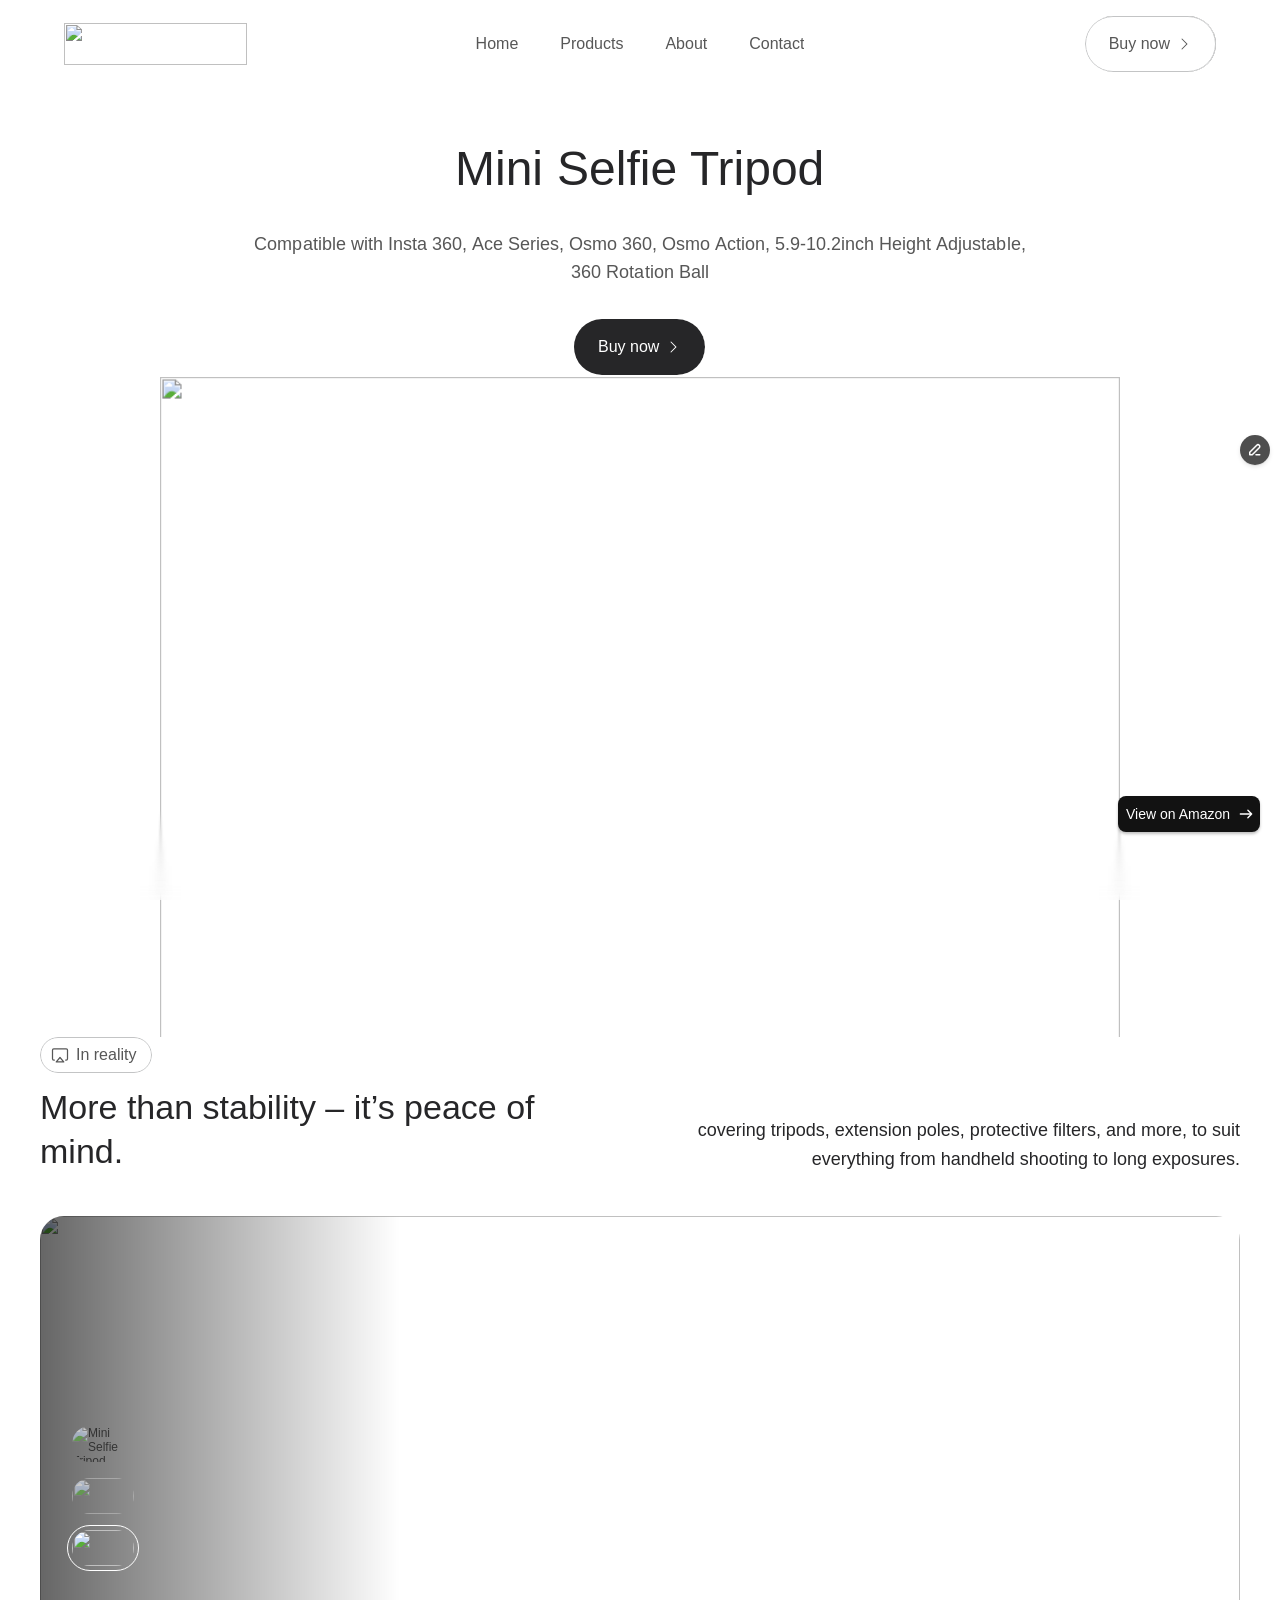
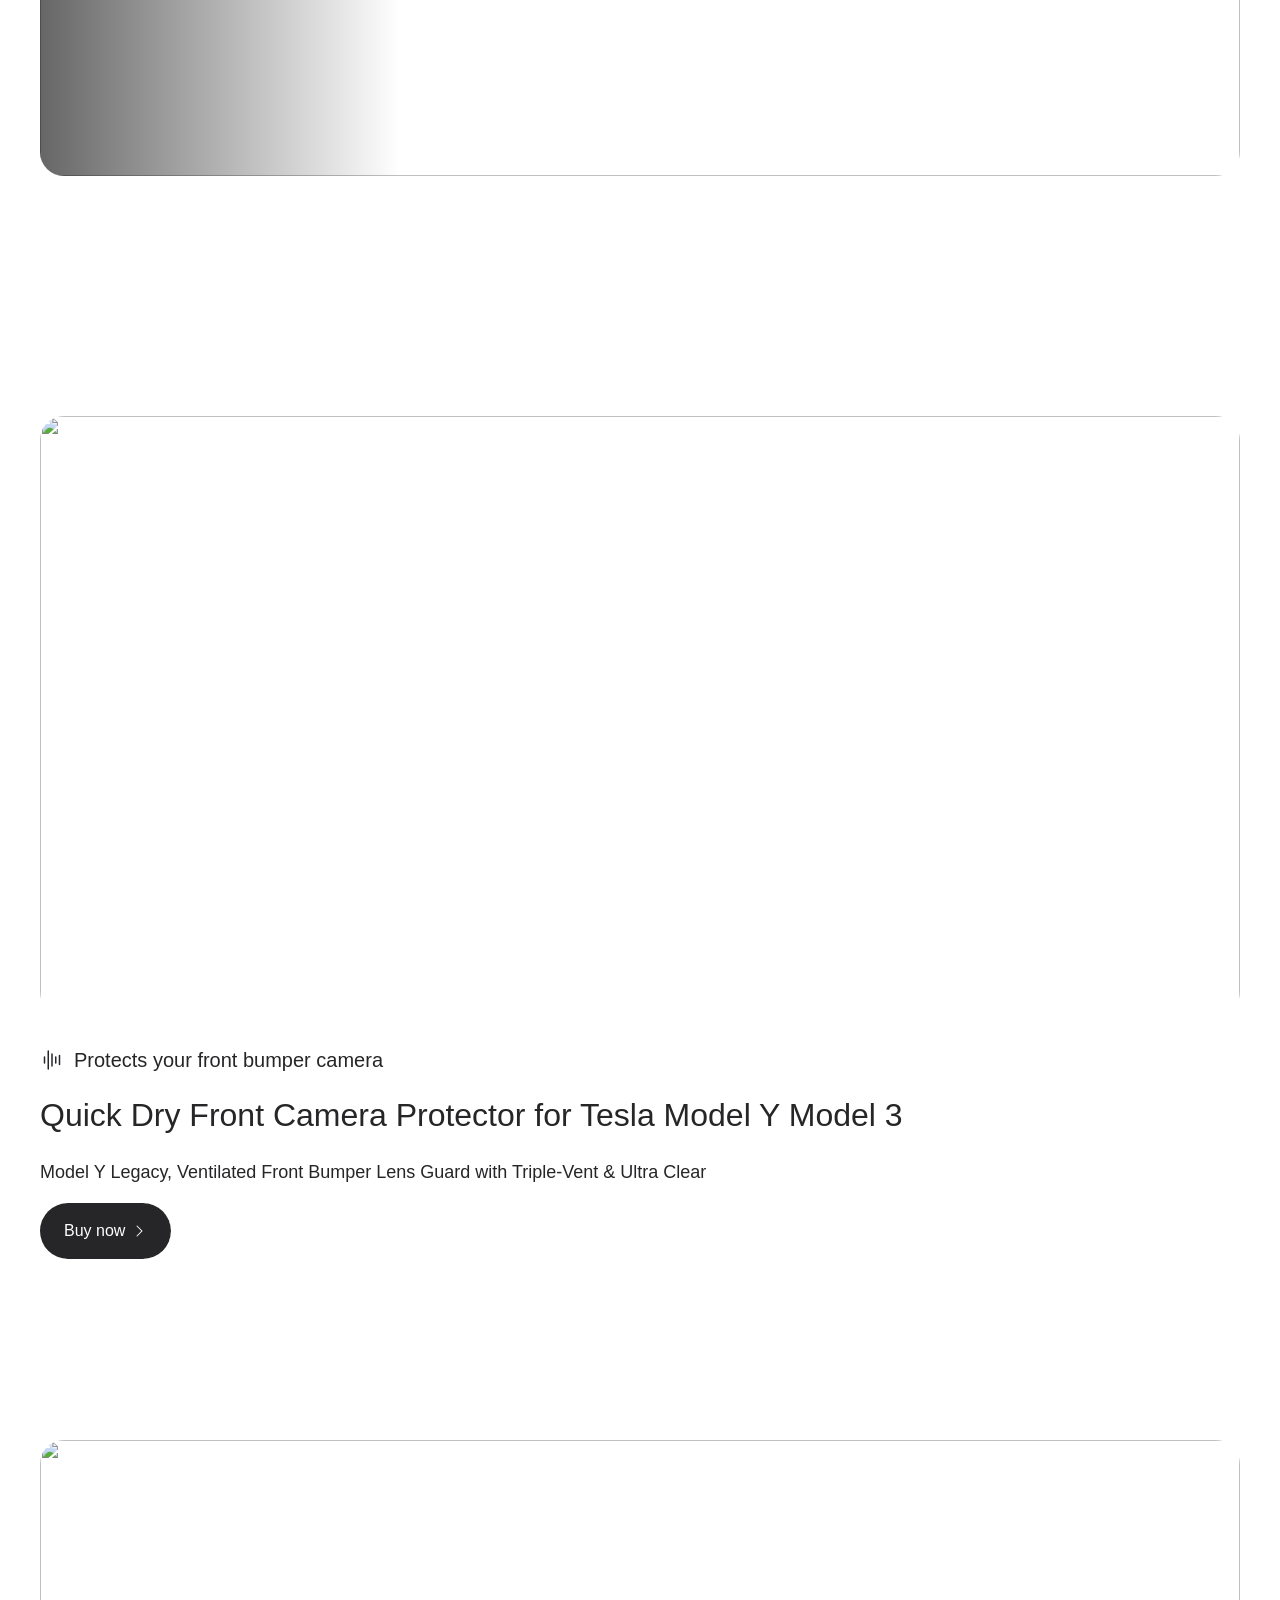
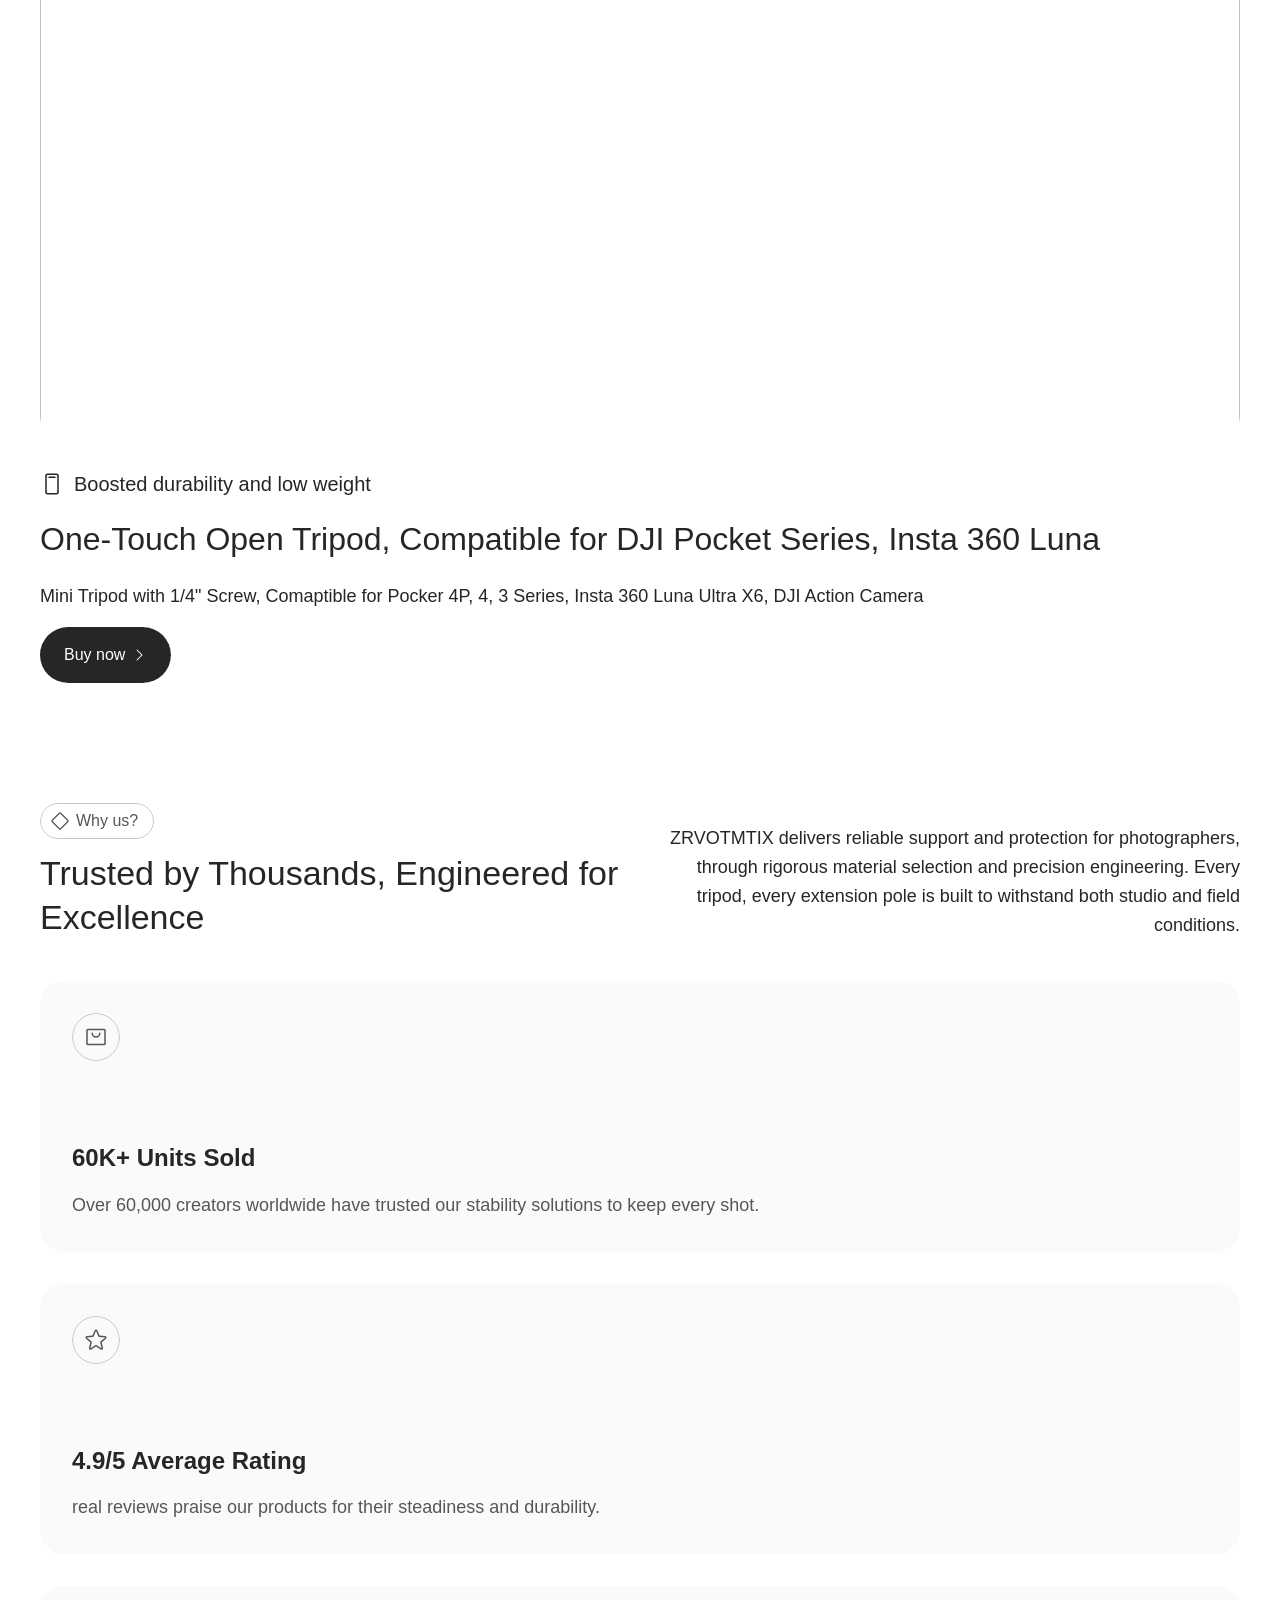
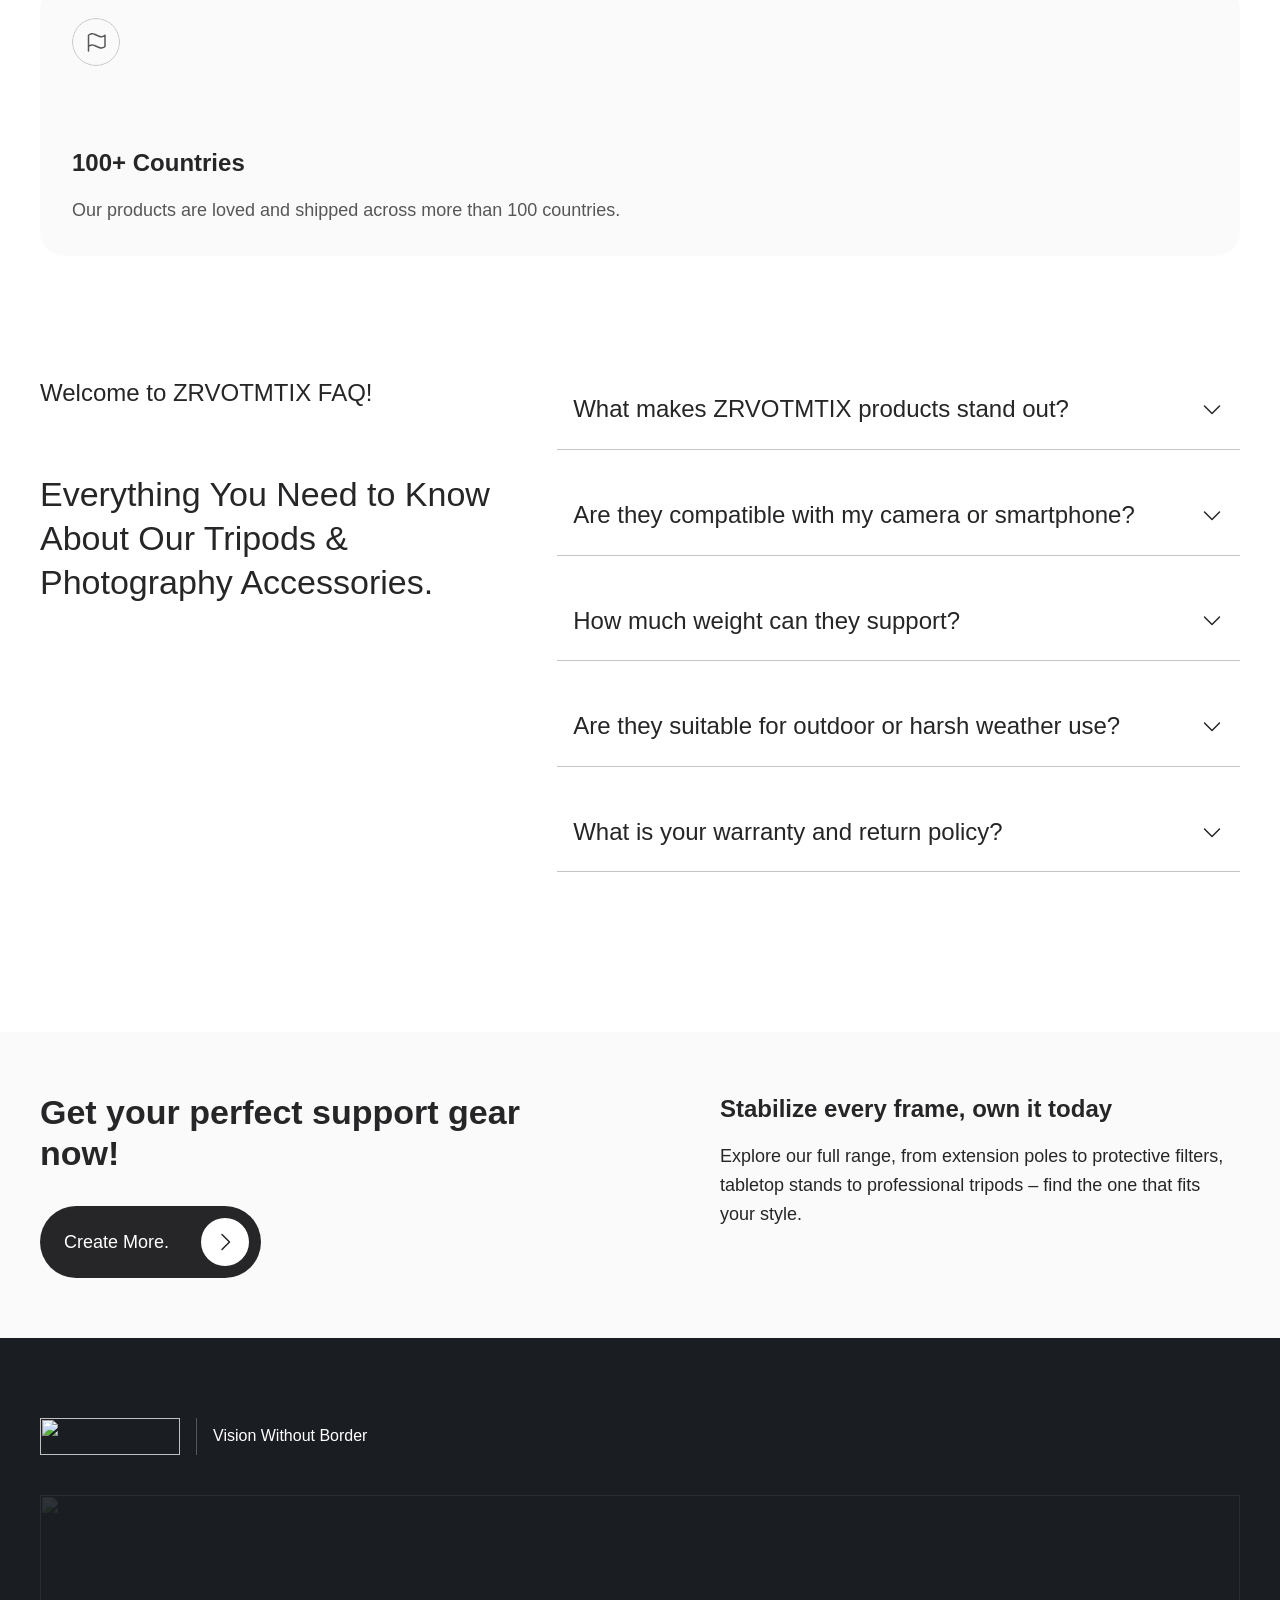
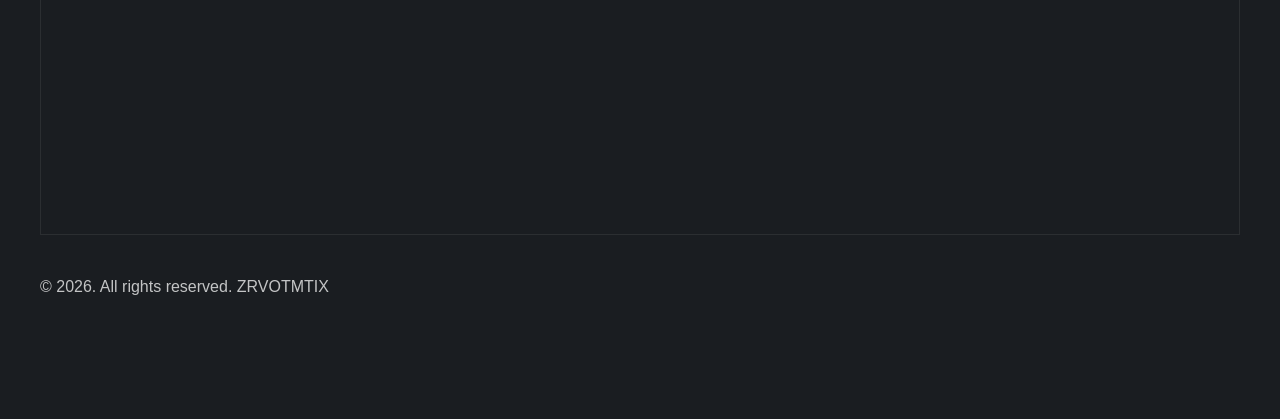
==== index.html @ be5ddfd8 "Add files via upload" ====
<!DOCTYPE html>
<html lang="en" class="lenis"><head>
<link rel="stylesheet" href="styles.css"><script>(function(){var f=window.fetch;window.fetch=function(u,o){if(typeof u==='string'&&u.includes('.framercms')){return f('/assets/cms/'+u.split('/').pop(),o);}return f(u,o);};})();</script>
<script>
if(location.protocol==='file:'){
  document.addEventListener('DOMContentLoaded',function(){
    var d=document.createElement('div');
    d.style.cssText='position:fixed;top:0;left:0;right:0;z-index:999999;background:#1E293B;color:#F8FAFC;padding:14px 20px;font:13px/1.5 system-ui,sans-serif;text-align:center;box-shadow:0 2px 8px rgba(0,0,0,.3)';
    d.innerHTML='<strong>Local preview:</strong> Run <code style="background:#334155;padding:2px 8px;border-radius:4px;margin:0 4px">npx serve .</code> in this folder, then open <a href="http://localhost:3000" style="color:#60A5FA">localhost:3000</a>. Or deploy to Netlify/Vercel/GitHub Pages — it works instantly! <button onclick="this.parentElement.remove()" style="margin-left:12px;background:#475569;border:none;color:#F8FAFC;padding:4px 10px;border-radius:4px;cursor:pointer;font-size:12px">✕</button>';
    document.body.prepend(d);
  });
}
</script>
	<meta charset="utf-8">
	<meta name="viewport" content="width=device-width">
	<meta name="generator" content="Framer f03650d">
	<title>ZRVOTMTIX</title>
    <meta name="description" content="ZRVOTMTIX is a brand dedicated to camera support systems and protective accessories">
    <meta name="framer-search-index" content="https://framerusercontent.com/sites/GC4Q8JRGPsaSP4jjWK6Bp/searchIndex-xQThpKZ3i3em.json">
    <meta name="framer-search-index-fallback" content="https://framerusercontent.com/sites/GC4Q8JRGPsaSP4jjWK6Bp/searchIndex-HmwX2yXQW91G.json">
    <link href="assets/images/image-extra-1.png" rel="icon" media="(prefers-color-scheme: light)">
    <link href="assets/images/image-extra-2.png" rel="icon" media="(prefers-color-scheme: dark)">
    <!-- Open Graph -->
    <meta property="og:type" content="website">
    <meta property="og:title" content="ZRVOTMTIX">
    <meta property="og:description" content="ZRVOTMTIX is a brand dedicated to camera support systems and protective accessories">
    <meta property="og:image" content="assets/images/image-extra-3.png">
    <!-- X -->
    <meta name="twitter:card" content="summary_large_image">
    <meta name="twitter:title" content="ZRVOTMTIX">
    <meta name="twitter:description" content="ZRVOTMTIX is a brand dedicated to camera support systems and protective accessories">
    <meta name="twitter:image" content="assets/images/image-extra-3.png">
	
	
	<script>try{if(localStorage.getItem("__framer_force_showing_editorbar_since")){const n=document.createElement("link");n.rel="modulepreload";n.href="https://framer.com/edit/init.mjs";document.head.appendChild(n)}}catch(e){}</script><link rel="modulepreload" href="https://framer.com/edit/init.mjs">
	<link rel="canonical" href="https://zrvotmtix.framer.website/"><meta property="og:url" content="https://zrvotmtix.framer.website/"><!-- Start of headStart -->
    
    <!-- End of headStart -->
	
	
	<link href="https://fonts.gstatic.com" rel="preconnect" crossorigin="">
    <link href="https://fonts.gstatic.com" rel="preconnect" crossorigin="">
	
	<meta name="robots" content="max-image-preview:large"><!-- Start of headEnd -->
    
    <!-- End of headEnd -->
	
</head>
<body>
	
	<!-- Start of bodyStart -->
    
    <!-- End of bodyStart -->
	
	<div id="main" data-framer-hydrate-v2="{&quot;routeId&quot;:&quot;augiA20Il&quot;,&quot;localeId&quot;:&quot;default&quot;,&quot;breakpoints&quot;:[{&quot;hash&quot;:&quot;72rtr7&quot;,&quot;mediaQuery&quot;:&quot;(min-width: 1440px)&quot;},{&quot;hash&quot;:&quot;1xraqrb&quot;,&quot;mediaQuery&quot;:&quot;(min-width: 810px) and (max-width: 1439.98px)&quot;},{&quot;hash&quot;:&quot;si4f46&quot;,&quot;mediaQuery&quot;:&quot;(max-width: 809.98px)&quot;},{&quot;hash&quot;:&quot;jybduh&quot;,&quot;mediaQuery&quot;:&quot;(max-width: 809.98px)&quot;},{&quot;hash&quot;:&quot;ic1k5r&quot;,&quot;mediaQuery&quot;:&quot;(min-width: 810px) and (max-width: 1439.98px)&quot;},{&quot;hash&quot;:&quot;qot2z2&quot;,&quot;mediaQuery&quot;:&quot;(min-width: 1440px)&quot;}]}" data-framer-ssr-released-at="2026-09-07T14:23:14.456Z" data-framer-page-optimized-at="2026-09-07T17:04:45.912Z" data-framer-generated-page=""><!--$--><div class="framer-87nXA framer-qot2z2" data-layout-template="true" style="min-height:100vh;width:auto"><div data-framer-root="" class="framer-CS8Ek framer-METHS framer-MvK0Q framer-xdn6c framer-GNfwz framer-hNniF framer-72rtr7" style="min-height: 100vh; width: auto; display: contents;"><section class="framer-1do1bv7" data-framer-name="Hero section"><div class="framer-1755arz" data-framer-name="Container"><div class="framer-137tle0" data-framer-name="Heading" style="will-change: transform; opacity: 1; transform: none;"><div class="framer-1oxfuih" data-framer-component-type="RichTextContainer" style="transform: none;"><h1 class="framer-text framer-styles-preset-1x7kyc1" data-styles-preset="lgPAVkb9L" dir="auto"><span style="display: inline-block; opacity: 1; filter: blur(0px); transform: none; will-change: transform;">Mini</span> <span style="display: inline-block; opacity: 1; filter: blur(0px); transform: none; will-change: transform;">Selfie</span> <span style="display: inline-block; opacity: 1; filter: blur(0px); transform: none; will-change: transform;">Tripod</span></h1></div><div class="framer-1p38mmo" data-framer-component-type="RichTextContainer" style="transform: none;"><p class="framer-text framer-styles-preset-1u5aiif" data-styles-preset="XzQSJHjlz" dir="auto"><span style="white-space: nowrap;"><span style="display: inline-block; opacity: 1; filter: blur(0px); transform: none; will-change: transform;">C</span><span style="display: inline-block; opacity: 1; filter: blur(0px); transform: none; will-change: transform;">o</span><span style="display: inline-block; opacity: 1; filter: blur(0px); transform: none; will-change: transform;">m</span><span style="display: inline-block; opacity: 1; filter: blur(0px); transform: none; will-change: transform;">p</span><span style="display: inline-block; opacity: 1; filter: blur(0px); transform: none; will-change: transform;">a</span><span style="display: inline-block; opacity: 1; filter: blur(0px); transform: none; will-change: transform;">t</span><span style="display: inline-block; opacity: 1; filter: blur(0px); transform: none; will-change: transform;">i</span><span style="display: inline-block; opacity: 1; filter: blur(0px); transform: none; will-change: transform;">b</span><span style="display: inline-block; opacity: 1; filter: blur(0px); transform: none; will-change: transform;">l</span><span style="display: inline-block; opacity: 1; filter: blur(0px); transform: none; will-change: transform;">e</span></span> <span style="white-space: nowrap;"><span style="display: inline-block; opacity: 1; filter: blur(0px); transform: none; will-change: transform;">w</span><span style="display: inline-block; opacity: 1; filter: blur(0px); transform: none; will-change: transform;">i</span><span style="display: inline-block; opacity: 1; filter: blur(0px); transform: none; will-change: transform;">t</span><span style="display: inline-block; opacity: 1; filter: blur(0px); transform: none; will-change: transform;">h</span></span> <span style="white-space: nowrap;"><span style="display: inline-block; opacity: 1; filter: blur(0px); transform: none; will-change: transform;">I</span><span style="display: inline-block; opacity: 1; filter: blur(0px); transform: none; will-change: transform;">n</span><span style="display: inline-block; opacity: 1; filter: blur(0px); transform: none; will-change: transform;">s</span><span style="display: inline-block; opacity: 1; filter: blur(0px); transform: none; will-change: transform;">t</span><span style="display: inline-block; opacity: 1; filter: blur(0px); transform: none; will-change: transform;">a</span></span> <span style="white-space: nowrap;"><span style="display: inline-block; opacity: 1; filter: blur(0px); transform: none; will-change: transform;">3</span><span style="display: inline-block; opacity: 1; filter: blur(0px); transform: none; will-change: transform;">6</span><span style="display: inline-block; opacity: 1; filter: blur(0px); transform: none; will-change: transform;">0</span><span style="display: inline-block; opacity: 1; filter: blur(0px); transform: none; will-change: transform;">,</span></span> <span style="white-space: nowrap;"><span style="display: inline-block; opacity: 1; filter: blur(0px); transform: none; will-change: transform;">A</span><span style="display: inline-block; opacity: 1; filter: blur(0px); transform: none; will-change: transform;">c</span><span style="display: inline-block; opacity: 1; filter: blur(0px); transform: none; will-change: transform;">e</span></span> <span style="white-space: nowrap;"><span style="display: inline-block; opacity: 1; filter: blur(0px); transform: none; will-change: transform;">S</span><span style="display: inline-block; opacity: 1; filter: blur(0px); transform: none; will-change: transform;">e</span><span style="display: inline-block; opacity: 1; filter: blur(0px); transform: none; will-change: transform;">r</span><span style="display: inline-block; opacity: 1; filter: blur(0px); transform: none; will-change: transform;">i</span><span style="display: inline-block; opacity: 1; filter: blur(0px); transform: none; will-change: transform;">e</span><span style="display: inline-block; opacity: 1; filter: blur(0px); transform: none; will-change: transform;">s</span><span style="display: inline-block; opacity: 1; filter: blur(0px); transform: none; will-change: transform;">,</span></span> <span style="white-space: nowrap;"><span style="display: inline-block; opacity: 1; filter: blur(0px); transform: none; will-change: transform;">O</span><span style="display: inline-block; opacity: 1; filter: blur(0px); transform: none; will-change: transform;">s</span><span style="display: inline-block; opacity: 1; filter: blur(0px); transform: none; will-change: transform;">m</span><span style="display: inline-block; opacity: 1; filter: blur(0px); transform: none; will-change: transform;">o</span></span> <span style="white-space: nowrap;"><span style="display: inline-block; opacity: 1; filter: blur(0px); transform: none; will-change: transform;">3</span><span style="display: inline-block; opacity: 1; filter: blur(0px); transform: none; will-change: transform;">6</span><span style="display: inline-block; opacity: 1; filter: blur(0px); transform: none; will-change: transform;">0</span><span style="display: inline-block; opacity: 1; filter: blur(0px); transform: none; will-change: transform;">,</span></span> <span style="white-space: nowrap;"><span style="display: inline-block; opacity: 1; filter: blur(0px); transform: none; will-change: transform;">O</span><span style="display: inline-block; opacity: 1; filter: blur(0px); transform: none; will-change: transform;">s</span><span style="display: inline-block; opacity: 1; filter: blur(0px); transform: none; will-change: transform;">m</span><span style="display: inline-block; opacity: 1; filter: blur(0px); transform: none; will-change: transform;">o</span></span> <span style="white-space: nowrap;"><span style="display: inline-block; opacity: 1; filter: blur(0px); transform: none; will-change: transform;">A</span><span style="display: inline-block; opacity: 1; filter: blur(0px); transform: none; will-change: transform;">c</span><span style="display: inline-block; opacity: 1; filter: blur(0px); transform: none; will-change: transform;">t</span><span style="display: inline-block; opacity: 1; filter: blur(0px); transform: none; will-change: transform;">i</span><span style="display: inline-block; opacity: 1; filter: blur(0px); transform: none; will-change: transform;">o</span><span style="display: inline-block; opacity: 1; filter: blur(0px); transform: none; will-change: transform;">n</span><span style="display: inline-block; opacity: 1; filter: blur(0px); transform: none; will-change: transform;">,</span></span> <span style="white-space: nowrap;"><span style="display: inline-block; opacity: 1; filter: blur(0px); transform: none; will-change: transform;">5</span><span style="display: inline-block; opacity: 1; filter: blur(0px); transform: none; will-change: transform;">.</span><span style="display: inline-block; opacity: 1; filter: blur(0px); transform: none; will-change: transform;">9</span><span style="display: inline-block; opacity: 1; filter: blur(0px); transform: none; will-change: transform;">-</span><span style="display: inline-block; opacity: 1; filter: blur(0px); transform: none; will-change: transform;">1</span><span style="display: inline-block; opacity: 1; filter: blur(0px); transform: none; will-change: transform;">0</span><span style="display: inline-block; opacity: 1; filter: blur(0px); transform: none; will-change: transform;">.</span><span style="display: inline-block; opacity: 1; filter: blur(0px); transform: none; will-change: transform;">2</span><span style="display: inline-block; opacity: 1; filter: blur(0px); transform: none; will-change: transform;">i</span><span style="display: inline-block; opacity: 1; filter: blur(0px); transform: none; will-change: transform;">n</span><span style="display: inline-block; opacity: 1; filter: blur(0px); transform: none; will-change: transform;">c</span><span style="display: inline-block; opacity: 1; filter: blur(0px); transform: none; will-change: transform;">h</span></span> <span style="white-space: nowrap;"><span style="display: inline-block; opacity: 1; filter: blur(0px); transform: none; will-change: transform;">H</span><span style="display: inline-block; opacity: 1; filter: blur(0px); transform: none; will-change: transform;">e</span><span style="display: inline-block; opacity: 1; filter: blur(0px); transform: none; will-change: transform;">i</span><span style="display: inline-block; opacity: 1; filter: blur(0px); transform: none; will-change: transform;">g</span><span style="display: inline-block; opacity: 1; filter: blur(0px); transform: none; will-change: transform;">h</span><span style="display: inline-block; opacity: 1; filter: blur(0px); transform: none; will-change: transform;">t</span></span> <span style="white-space: nowrap;"><span style="display: inline-block; opacity: 1; filter: blur(0px); transform: none; will-change: transform;">A</span><span style="display: inline-block; opacity: 1; filter: blur(0px); transform: none; will-change: transform;">d</span><span style="display: inline-block; opacity: 1; filter: blur(0px); transform: none; will-change: transform;">j</span><span style="display: inline-block; opacity: 1; filter: blur(0px); transform: none; will-change: transform;">u</span><span style="display: inline-block; opacity: 1; filter: blur(0px); transform: none; will-change: transform;">s</span><span style="display: inline-block; opacity: 1; filter: blur(0px); transform: none; will-change: transform;">t</span><span style="display: inline-block; opacity: 1; filter: blur(0px); transform: none; will-change: transform;">a</span><span style="display: inline-block; opacity: 1; filter: blur(0px); transform: none; will-change: transform;">b</span><span style="display: inline-block; opacity: 1; filter: blur(0px); transform: none; will-change: transform;">l</span><span style="display: inline-block; opacity: 1; filter: blur(0px); transform: none; will-change: transform;">e</span><span style="display: inline-block; opacity: 1; filter: blur(0px); transform: none; will-change: transform;">,</span></span> <span style="white-space: nowrap;"><span style="display: inline-block; opacity: 1; filter: blur(0px); transform: none; will-change: transform;">3</span><span style="display: inline-block; opacity: 1; filter: blur(0px); transform: none; will-change: transform;">6</span><span style="display: inline-block; opacity: 1; filter: blur(0px); transform: none; will-change: transform;">0</span></span> <span style="white-space: nowrap;"><span style="display: inline-block; opacity: 1; filter: blur(0px); transform: none; will-change: transform;">R</span><span style="display: inline-block; opacity: 1; filter: blur(0px); transform: none; will-change: transform;">o</span><span style="display: inline-block; opacity: 1; filter: blur(0px); transform: none; will-change: transform;">t</span><span style="display: inline-block; opacity: 1; filter: blur(0px); transform: none; will-change: transform;">a</span><span style="display: inline-block; opacity: 1; filter: blur(0px); transform: none; will-change: transform;">t</span><span style="display: inline-block; opacity: 1; filter: blur(0px); transform: none; will-change: transform;">i</span><span style="display: inline-block; opacity: 1; filter: blur(0px); transform: none; will-change: transform;">o</span><span style="display: inline-block; opacity: 1; filter: blur(0px); transform: none; will-change: transform;">n</span></span> <span style="white-space: nowrap;"><span style="display: inline-block; opacity: 1; filter: blur(0px); transform: none; will-change: transform;">B</span><span style="display: inline-block; opacity: 1; filter: blur(0px); transform: none; will-change: transform;">a</span><span style="display: inline-block; opacity: 1; filter: blur(0px); transform: none; will-change: transform;">l</span><span style="display: inline-block; opacity: 1; filter: blur(0px); transform: none; will-change: transform;">l</span></span></p></div><div class="framer-1rm3n8o-container" data-framer-appear-id="1rm3n8o" style="opacity: 1; transform: none; will-change: transform;"><a class="framer-mEFvn framer-8pNyg framer-a7vnb1 framer-v-a7vnb1 framer-uyjhti" data-framer-name="Desktop / Primary" href="https://www.amazon.com/dp/B0H5L1SV3P" target="_blank" style="--border-bottom-width: 0px; --border-color: rgba(0, 0, 0, 0); --border-left-width: 0px; --border-right-width: 0px; --border-style: solid; --border-top-width: 0px; background-color: var(--token-8e9f7d65-9fbe-4bbc-aa91-54812dc50f56, rgb(38, 38, 40)); border-radius: 100px; opacity: 1;"><div class="framer-3wr2ou" data-border="true" data-framer-name="Border" style="--border-bottom-width: 1px; --border-color: var(--token-d183fc7c-8cef-45d0-aef0-23c6a141ce23, rgb(255, 255, 255)); --border-left-width: 1px; --border-right-width: 1px; --border-style: solid; --border-top-width: 1px; border-radius: 100px; opacity: 1;"></div><div class="framer-51rbpy" data-framer-component-type="RichTextContainer" style="--extracted-r6o4lv: var(--token-d183fc7c-8cef-45d0-aef0-23c6a141ce23, rgb(255, 255, 255)); --framer-link-text-color: rgb(0, 153, 255); --framer-link-text-decoration: underline; transform: none; opacity: 1;"><p class="framer-text framer-styles-preset-1dsqqmj" data-styles-preset="iNmdt_Omm" style="--framer-text-alignment: center; --framer-text-color: var(--extracted-r6o4lv, var(--token-d183fc7c-8cef-45d0-aef0-23c6a141ce23, rgb(255, 255, 255)));">Buy now</p></div><div class="framer-1f44kbs" data-framer-name="Wrapper" style="opacity: 1;"><div class="framer-vyr2zm-container" style="opacity: 1;"><div style="display: contents;"><svg xmlns="http://www.w3.org/2000/svg" viewBox="0 0 256 256" focusable="false" color="var(--token-d183fc7c-8cef-45d0-aef0-23c6a141ce23, rgb(255, 255, 255))" style="user-select: none; width: 100%; height: 100%; display: inline-block; fill: var(--token-d183fc7c-8cef-45d0-aef0-23c6a141ce23, rgb(255, 255, 255)); color: var(--token-d183fc7c-8cef-45d0-aef0-23c6a141ce23, rgb(255, 255, 255)); flex-shrink: 0;"><g color="var(--token-d183fc7c-8cef-45d0-aef0-23c6a141ce23, rgb(255, 255, 255))" weight="regular"><path d="M181.66,133.66l-80,80a8,8,0,0,1-11.32-11.32L164.69,128,90.34,53.66a8,8,0,0,1,11.32-11.32l80,80A8,8,0,0,1,181.66,133.66Z"></path></g></svg></div></div><div class="framer-1btufqq-container" style="opacity: 1;"><div style="display: contents;"><svg xmlns="http://www.w3.org/2000/svg" viewBox="0 0 256 256" focusable="false" color="var(--token-d183fc7c-8cef-45d0-aef0-23c6a141ce23, rgb(255, 255, 255))" style="user-select: none; width: 100%; height: 100%; display: inline-block; fill: var(--token-d183fc7c-8cef-45d0-aef0-23c6a141ce23, rgb(255, 255, 255)); color: var(--token-d183fc7c-8cef-45d0-aef0-23c6a141ce23, rgb(255, 255, 255)); flex-shrink: 0;"><g color="var(--token-d183fc7c-8cef-45d0-aef0-23c6a141ce23, rgb(255, 255, 255))" weight="regular"><path d="M181.66,133.66l-80,80a8,8,0,0,1-11.32-11.32L164.69,128,90.34,53.66a8,8,0,0,1,11.32-11.32l80,80A8,8,0,0,1,181.66,133.66Z"></path></g></svg></div></div></div></a></div></div><div class="framer-ncp4z" data-framer-appear-id="ncp4z" data-framer-name="Product image" style="will-change: transform; opacity: 1; transform: scale(1.2);"><div data-framer-background-image-wrapper="true" style="position: absolute; border-radius: inherit; corner-shape: inherit; inset: 0px;"><img decoding="auto" width="1984" height="2158" sizes="min(min(100vw, 1200px), 800px)" srcset="assets/images/product-image-2.png 941w,assets/images/product-image-1.png 1882w,assets/images/product-image-3.png 1984w" src="assets/images/product-image-3.png" alt="" style="display: block; width: 100%; height: 100%; border-radius: inherit; corner-shape: inherit; object-position: center top; object-fit: contain;"></div></div></div></section><section class="framer-ba9l9d" data-framer-name="Product section" id="product"><div class="framer-1mkgg24" data-framer-name="Container"><div class="framer-zfv567" data-framer-name="Heading"><div class="framer-1dwkyt3" data-framer-name="Left"><div class="framer-qpbk60-container"><div class="framer-WLRez framer-8pNyg framer-z37r8t framer-v-z37r8t" data-border="true" data-framer-name="Selected" style="--border-bottom-width: 1px; --border-color: var(--token-825b65eb-5744-4e86-9f35-b67e187b9170, rgb(195, 196, 197)); --border-left-width: 1px; --border-right-width: 1px; --border-style: solid; --border-top-width: 1px; background-color: var(--token-d183fc7c-8cef-45d0-aef0-23c6a141ce23, rgb(255, 255, 255)); border-radius: 100px; opacity: 1;"><div class="framer-1ix4aqb-container" style="opacity: 1;"><div style="display: contents;"><svg xmlns="http://www.w3.org/2000/svg" viewBox="0 0 256 256" focusable="false" color="var(--token-8cb0b1cf-31eb-44ae-ab53-2ab688199995, rgb(87, 87, 87))" style="user-select: none; width: 100%; height: 100%; display: inline-block; fill: var(--token-8cb0b1cf-31eb-44ae-ab53-2ab688199995, rgb(87, 87, 87)); color: var(--token-8cb0b1cf-31eb-44ae-ab53-2ab688199995, rgb(87, 87, 87)); flex-shrink: 0;"><g color="var(--token-8cb0b1cf-31eb-44ae-ab53-2ab688199995, rgb(87, 87, 87))" weight="regular"><path d="M134.08,154.79a8,8,0,0,0-12.15,0l-48,56A8,8,0,0,0,80,224h96a8,8,0,0,0,6.07-13.21ZM97.39,208,128,172.29,158.61,208ZM232,64V176a24,24,0,0,1-24,24h-8a8,8,0,0,1,0-16h8a8,8,0,0,0,8-8V64a8,8,0,0,0-8-8H48a8,8,0,0,0-8,8V176a8,8,0,0,0,8,8h8a8,8,0,0,1,0,16H48a24,24,0,0,1-24-24V64A24,24,0,0,1,48,40H208A24,24,0,0,1,232,64Z"></path></g></svg></div></div><div class="framer-i6omub" data-framer-component-type="RichTextContainer" style="--extracted-r6o4lv: var(--token-8cb0b1cf-31eb-44ae-ab53-2ab688199995, rgb(87, 87, 87)); --framer-link-text-color: rgb(0, 153, 255); --framer-link-text-decoration: underline; transform: none; opacity: 1;"><p class="framer-text framer-styles-preset-1dsqqmj" data-styles-preset="iNmdt_Omm" style="--framer-text-alignment: left; --framer-text-color: var(--extracted-r6o4lv, var(--token-8cb0b1cf-31eb-44ae-ab53-2ab688199995, rgb(87, 87, 87)));">In reality</p></div></div></div><div class="framer-1vijjov" data-framer-component-type="RichTextContainer" style="transform: none;"><h3 class="framer-text framer-styles-preset-y7ceo1" data-styles-preset="BLF7UcezY">More than stability – it’s peace of mind.</h3></div></div><div class="framer-11li397" data-framer-component-type="RichTextContainer" style="transform: none;"><p class="framer-text framer-styles-preset-1u5aiif" data-styles-preset="XzQSJHjlz" style="--framer-text-alignment: right; --framer-text-color: var(--token-8e9f7d65-9fbe-4bbc-aa91-54812dc50f56, rgb(38, 38, 40));">covering tripods, extension poles, protective filters, and more, to suit everything from handheld shooting to long exposures.</p></div></div><div class="framer-zz14l8-container"><div class="framer-EATYt framer-1sgxsq framer-v-1e5pl7k" data-framer-name="Desktop 3" style="height: 100%; width: 100%; border-radius: 24px; opacity: 1;"><div class="framer-14sn6a0" data-framer-name="Image wrapper" style="opacity: 1;"><a as="a" class="framer-mu59lw framer-hrmnp4" data-framer-name="Image 3" href="https://www.amazon.com/dp/B0H5L1SV3P" target="_blank" style="opacity: 1; will-change: transform;"><div data-framer-background-image-wrapper="true" style="position: absolute; border-radius: inherit; corner-shape: inherit; inset: 0px;"><img decoding="auto" loading="lazy" width="2496" height="1664" sizes="min(100vw, 1200px)" srcset="assets/images/image-3-5.png 512w,assets/images/image-3-6.png 1024w,assets/images/image-3-4.png 2048w,assets/images/image-3-7.png 2496w" src="assets/images/image-3-7.png" alt="" style="display: block; width: 100%; height: 100%; border-radius: inherit; corner-shape: inherit; object-position: center center; object-fit: cover;"></div></a><a as="a" class="framer-zhs5fm framer-hrmnp4" data-framer-name="Image 2" href="https://www.amazon.com/dp/B0H5L73GFW" target="_blank" style="opacity: 0; will-change: transform;"><div data-framer-background-image-wrapper="true" style="position: absolute; border-radius: inherit; corner-shape: inherit; inset: 0px;"><img decoding="auto" loading="lazy" width="2496" height="1664" sizes="min(100vw, 1200px)" srcset="assets/images/image-2-9.jpeg 512w,assets/images/image-2-10.jpeg 1024w,assets/images/image-2-8.jpeg 2048w,assets/images/image-2-11.jpeg 2496w" src="assets/images/image-2-11.jpeg" alt="" style="display: block; width: 100%; height: 100%; border-radius: inherit; corner-shape: inherit; object-position: center center; object-fit: cover;"></div></a><a as="a" class="framer-xs14lg framer-hrmnp4" data-framer-name="Image 1" href="https://www.amazon.com/dp/B0HGMH3RCB" target="_blank" style="opacity: 0; will-change: transform;"><div data-framer-background-image-wrapper="true" style="position: absolute; border-radius: inherit; corner-shape: inherit; inset: 0px;"><img decoding="auto" loading="lazy" width="2496" height="1664" sizes="min(100vw, 1200px)" srcset="assets/images/mini-selfie-tripod-2.jpeg 512w,assets/images/mini-selfie-tripod-3.jpeg 1024w,assets/images/mini-selfie-tripod-1.jpeg 2048w,assets/images/mini-selfie-tripod-4.jpeg 2496w" src="assets/images/mini-selfie-tripod-4.jpeg" alt="Mini Selfie Tripod" style="display: block; width: 100%; height: 100%; border-radius: inherit; corner-shape: inherit; object-position: center center; object-fit: cover;"></div></a></div><div class="framer-1axbjew" data-framer-name="Overlay" style="background: linear-gradient(90deg, rgba(0, 0, 0, 0.6) 0%, rgba(84, 84, 84, 0) 100%); opacity: 1;"><div class="framer-1og6kc8" data-framer-name="Image list" style="opacity: 1;"><div class="framer-a7uujc-container" style="opacity: 1;"><div class="framer-dNjH6 framer-1twrnsg framer-v-1twrnsg" data-framer-name="Default" data-highlight="true" tabindex="0" style="height: 100%; width: 100%; border-radius: 100px; opacity: 0.6; will-change: transform;"><div data-framer-background-image-wrapper="true" style="position: absolute; border-radius: inherit; corner-shape: inherit; inset: 0px;"><img decoding="auto" loading="lazy" width="2496" height="1664" sizes="62px" srcset="assets/images/mini-selfie-tripod-2.jpeg 512w,assets/images/mini-selfie-tripod-3.jpeg 1024w,assets/images/mini-selfie-tripod-1.jpeg 2048w,assets/images/mini-selfie-tripod-4.jpeg 2496w" src="assets/images/mini-selfie-tripod-4.jpeg" alt="Mini Selfie Tripod" style="display: block; width: 100%; height: 100%; border-radius: inherit; corner-shape: inherit; object-position: center center; object-fit: cover;"></div><div class="framer-12yayb2" data-border="true" data-framer-name="Border" style="--border-bottom-width: 1px; --border-color: var(--token-d183fc7c-8cef-45d0-aef0-23c6a141ce23, rgb(255, 255, 255)); --border-left-width: 1px; --border-right-width: 1px; --border-style: solid; --border-top-width: 1px; border-radius: 100px; opacity: 0; will-change: transform; transform: none; transform-origin: 50% 50% 0px;"></div></div></div><div class="framer-9ec3fe-container" style="opacity: 1;"><div class="framer-dNjH6 framer-1twrnsg framer-v-1twrnsg" data-framer-name="Default" data-highlight="true" tabindex="0" style="height: 100%; width: 100%; border-radius: 100px; opacity: 0.6; will-change: transform;"><div data-framer-background-image-wrapper="true" style="position: absolute; border-radius: inherit; corner-shape: inherit; inset: 0px;"><img decoding="auto" loading="lazy" width="2496" height="1664" sizes="62px" srcset="assets/images/image-2-9.jpeg 512w,assets/images/image-2-10.jpeg 1024w,assets/images/image-2-8.jpeg 2048w,assets/images/image-2-11.jpeg 2496w" src="assets/images/image-2-11.jpeg" alt="" style="display: block; width: 100%; height: 100%; border-radius: inherit; corner-shape: inherit; object-position: center center; object-fit: cover;"></div><div class="framer-12yayb2" data-border="true" data-framer-name="Border" style="--border-bottom-width: 1px; --border-color: var(--token-d183fc7c-8cef-45d0-aef0-23c6a141ce23, rgb(255, 255, 255)); --border-left-width: 1px; --border-right-width: 1px; --border-style: solid; --border-top-width: 1px; border-radius: 100px; opacity: 0; will-change: transform; transform: none; transform-origin: 50% 50% 0px;"></div></div></div><div class="framer-1ecm3w3-container" style="opacity: 1;"><div class="framer-dNjH6 framer-1twrnsg framer-v-q0g0jl" data-framer-name="Selected" data-highlight="true" tabindex="0" style="height: 100%; width: 100%; border-radius: 100px; opacity: 1; will-change: transform;"><div data-framer-background-image-wrapper="true" style="position: absolute; border-radius: inherit; corner-shape: inherit; inset: 0px;"><img decoding="auto" loading="lazy" width="2496" height="1664" sizes="62px" srcset="assets/images/image-3-5.png 512w,assets/images/image-3-6.png 1024w,assets/images/image-3-4.png 2048w,assets/images/image-3-7.png 2496w" src="assets/images/image-3-7.png" alt="" style="display: block; width: 100%; height: 100%; border-radius: inherit; corner-shape: inherit; object-position: center center; object-fit: cover;"></div><div class="framer-12yayb2" data-border="true" data-framer-name="Border" style="--border-bottom-width: 1px; --border-color: var(--token-d183fc7c-8cef-45d0-aef0-23c6a141ce23, rgb(255, 255, 255)); --border-left-width: 1px; --border-right-width: 1px; --border-style: solid; --border-top-width: 1px; border-radius: 100px; opacity: 1; will-change: transform; transform: none; transform-origin: 50% 50% 0px;"></div></div></div></div></div></div></div></div></section><section class="framer-rra8qe" data-framer-name="Features section" id="features"><div class="framer-8ezzjm" data-framer-name="Container"><div class="framer-q0v5fh" data-framer-name="Content"><div class="framer-17evbfh-container"><div class="framer-DjqlW framer-Vzb4R framer-6z4uzn framer-v-6z4uzn" data-framer-name="Variant 1" style="width: 100%; opacity: 1;"><div class="framer-1wy24gi-container" style="opacity: 1;"><div style="display: contents;"><svg xmlns="http://www.w3.org/2000/svg" viewBox="0 0 256 256" focusable="false" color="var(--token-8e9f7d65-9fbe-4bbc-aa91-54812dc50f56, rgb(38, 38, 40))" style="user-select: none; width: 100%; height: 100%; display: inline-block; fill: var(--token-8e9f7d65-9fbe-4bbc-aa91-54812dc50f56, rgb(38, 38, 40)); color: var(--token-8e9f7d65-9fbe-4bbc-aa91-54812dc50f56, rgb(38, 38, 40)); flex-shrink: 0;"><g color="var(--token-8e9f7d65-9fbe-4bbc-aa91-54812dc50f56, rgb(38, 38, 40))" weight="regular"><path d="M56,96v64a8,8,0,0,1-16,0V96a8,8,0,0,1,16,0ZM88,24a8,8,0,0,0-8,8V224a8,8,0,0,0,16,0V32A8,8,0,0,0,88,24Zm40,32a8,8,0,0,0-8,8V192a8,8,0,0,0,16,0V64A8,8,0,0,0,128,56Zm40,32a8,8,0,0,0-8,8v64a8,8,0,0,0,16,0V96A8,8,0,0,0,168,88Zm40-16a8,8,0,0,0-8,8v96a8,8,0,0,0,16,0V80A8,8,0,0,0,208,72Z"></path></g></svg></div></div><div class="framer-jnfyd6" data-framer-component-type="RichTextContainer" style="--framer-link-text-color: rgb(0, 153, 255); --framer-link-text-decoration: underline; transform: none; opacity: 1;"><h6 class="framer-text framer-styles-preset-8kyz28" data-styles-preset="F5mq3rDN6">Protects your front bumper camera</h6></div></div></div><div class="framer-1s2dcg0" data-framer-component-type="RichTextContainer" style="transform: none;"><h4 class="framer-text framer-styles-preset-1cf5cgx" data-styles-preset="M15j3zuxL" style="--framer-text-color: var(--token-8e9f7d65-9fbe-4bbc-aa91-54812dc50f56, rgb(38, 38, 40));">Quick Dry Front Camera Protector for Tesla Model Y Model 3</h4></div><div class="framer-4rm20k" data-framer-name="Paragraph"><div class="framer-1tf73ii" data-framer-component-type="RichTextContainer" style="transform: none;"><p class="framer-text framer-styles-preset-1u5aiif" data-styles-preset="XzQSJHjlz" style="--framer-text-alignment: left; --framer-text-color: var(--token-8e9f7d65-9fbe-4bbc-aa91-54812dc50f56, rgb(38, 38, 40));">Model Y Legacy, Ventilated Front Bumper Lens Guard with Triple-Vent &amp; Ultra Clear</p></div><div class="framer-1uq0rci-container" data-framer-appear-id="1uq0rci" style="opacity: 1; transform: none; will-change: transform;"><a class="framer-mEFvn framer-8pNyg framer-a7vnb1 framer-v-a7vnb1 framer-uyjhti" data-framer-name="Desktop / Primary" href="https://www.amazon.com/dp/B0H5L73GFW" target="_blank" style="--border-bottom-width: 0px; --border-color: rgba(0, 0, 0, 0); --border-left-width: 0px; --border-right-width: 0px; --border-style: solid; --border-top-width: 0px; background-color: var(--token-8e9f7d65-9fbe-4bbc-aa91-54812dc50f56, rgb(38, 38, 40)); border-radius: 100px; opacity: 1;"><div class="framer-3wr2ou" data-border="true" data-framer-name="Border" style="--border-bottom-width: 1px; --border-color: var(--token-d183fc7c-8cef-45d0-aef0-23c6a141ce23, rgb(255, 255, 255)); --border-left-width: 1px; --border-right-width: 1px; --border-style: solid; --border-top-width: 1px; border-radius: 100px; opacity: 1;"></div><div class="framer-51rbpy" data-framer-component-type="RichTextContainer" style="--extracted-r6o4lv: var(--token-d183fc7c-8cef-45d0-aef0-23c6a141ce23, rgb(255, 255, 255)); --framer-link-text-color: rgb(0, 153, 255); --framer-link-text-decoration: underline; transform: none; opacity: 1;"><p class="framer-text framer-styles-preset-1dsqqmj" data-styles-preset="iNmdt_Omm" style="--framer-text-alignment: center; --framer-text-color: var(--extracted-r6o4lv, var(--token-d183fc7c-8cef-45d0-aef0-23c6a141ce23, rgb(255, 255, 255)));">Buy now</p></div><div class="framer-1f44kbs" data-framer-name="Wrapper" style="opacity: 1;"><div class="framer-vyr2zm-container" style="opacity: 1;"><div style="display: contents;"><svg xmlns="http://www.w3.org/2000/svg" viewBox="0 0 256 256" focusable="false" color="var(--token-d183fc7c-8cef-45d0-aef0-23c6a141ce23, rgb(255, 255, 255))" style="user-select: none; width: 100%; height: 100%; display: inline-block; fill: var(--token-d183fc7c-8cef-45d0-aef0-23c6a141ce23, rgb(255, 255, 255)); color: var(--token-d183fc7c-8cef-45d0-aef0-23c6a141ce23, rgb(255, 255, 255)); flex-shrink: 0;"><g color="var(--token-d183fc7c-8cef-45d0-aef0-23c6a141ce23, rgb(255, 255, 255))" weight="regular"><path d="M181.66,133.66l-80,80a8,8,0,0,1-11.32-11.32L164.69,128,90.34,53.66a8,8,0,0,1,11.32-11.32l80,80A8,8,0,0,1,181.66,133.66Z"></path></g></svg></div></div><div class="framer-1btufqq-container" style="opacity: 1;"><div style="display: contents;"><svg xmlns="http://www.w3.org/2000/svg" viewBox="0 0 256 256" focusable="false" color="var(--token-d183fc7c-8cef-45d0-aef0-23c6a141ce23, rgb(255, 255, 255))" style="user-select: none; width: 100%; height: 100%; display: inline-block; fill: var(--token-d183fc7c-8cef-45d0-aef0-23c6a141ce23, rgb(255, 255, 255)); color: var(--token-d183fc7c-8cef-45d0-aef0-23c6a141ce23, rgb(255, 255, 255)); flex-shrink: 0;"><g color="var(--token-d183fc7c-8cef-45d0-aef0-23c6a141ce23, rgb(255, 255, 255))" weight="regular"><path d="M181.66,133.66l-80,80a8,8,0,0,1-11.32-11.32L164.69,128,90.34,53.66a8,8,0,0,1,11.32-11.32l80,80A8,8,0,0,1,181.66,133.66Z"></path></g></svg></div></div></div></a></div></div></div><div class="framer-m7dnha" data-framer-name="Parallax image"><a as="a" class="framer-tw4uzf framer-lux5qc" data-framer-name="Image" href="https://www.amazon.com/dp/B0H5L73GFW" target="_blank" style="will-change: transform; opacity: 1; transform: none;"><div data-framer-background-image-wrapper="true" style="position: absolute; border-radius: inherit; corner-shape: inherit; inset: 0px;"><img decoding="auto" loading="lazy" width="1500" height="2201" sizes="max((min(100vw, 1200px) - 62px) / 2, 1px)" srcset="assets/images/image-17.png 697w,assets/images/image-16.png 1395w,assets/images/image-18.png 1500w" src="assets/images/image-18.png" alt="" style="display: block; width: 100%; height: 100%; border-radius: inherit; corner-shape: inherit; object-position: right top; object-fit: contain;"></div></a></div></div></section><section class="framer-1t4snlp" data-framer-name="Features section"><div class="framer-10d3p0t" data-framer-name="Container"><div class="framer-1dn1oou" data-framer-name="Parallax image"><a as="a" class="framer-64s8kq framer-lux5qc" data-framer-name="Image" href="https://www.amazon.com/dp/B0HGMH3RCB" target="_blank" style="will-change: transform; opacity: 1; transform: none;"><div data-framer-background-image-wrapper="true" style="position: absolute; border-radius: inherit; corner-shape: inherit; inset: 0px;"><img decoding="auto" loading="lazy" width="1470" height="2080" sizes="max((min(100vw, 1200px) - 62px) / 2, 1px)" srcset="assets/images/image-19.png 723w,assets/images/image-20.png 1447w,assets/images/image-21.png 1470w" src="assets/images/image-21.png" alt="" style="display: block; width: 100%; height: 100%; border-radius: inherit; corner-shape: inherit; object-position: center top; object-fit: contain;"></div></a></div><div class="framer-1qs070k" data-framer-name="Content"><div class="framer-1d94f2f-container"><div class="framer-DjqlW framer-Vzb4R framer-6z4uzn framer-v-6z4uzn" data-framer-name="Variant 1" style="width: 100%; opacity: 1;"><div class="framer-1wy24gi-container" style="opacity: 1;"><div style="display: contents;"><svg xmlns="http://www.w3.org/2000/svg" viewBox="0 0 256 256" focusable="false" color="var(--token-8e9f7d65-9fbe-4bbc-aa91-54812dc50f56, rgb(38, 38, 40))" style="user-select: none; width: 100%; height: 100%; display: inline-block; fill: var(--token-8e9f7d65-9fbe-4bbc-aa91-54812dc50f56, rgb(38, 38, 40)); color: var(--token-8e9f7d65-9fbe-4bbc-aa91-54812dc50f56, rgb(38, 38, 40)); flex-shrink: 0;"><g color="var(--token-8e9f7d65-9fbe-4bbc-aa91-54812dc50f56, rgb(38, 38, 40))" weight="regular"><path d="M176,16H80A24,24,0,0,0,56,40V216a24,24,0,0,0,24,24h96a24,24,0,0,0,24-24V40A24,24,0,0,0,176,16Zm8,200a8,8,0,0,1-8,8H80a8,8,0,0,1-8-8V40a8,8,0,0,1,8-8h96a8,8,0,0,1,8,8ZM168,56a8,8,0,0,1-8,8H96a8,8,0,0,1,0-16h64A8,8,0,0,1,168,56Z"></path></g></svg></div></div><div class="framer-jnfyd6" data-framer-component-type="RichTextContainer" style="--framer-link-text-color: rgb(0, 153, 255); --framer-link-text-decoration: underline; transform: none; opacity: 1;"><h6 class="framer-text framer-styles-preset-8kyz28" data-styles-preset="F5mq3rDN6">Boosted durability and low weight</h6></div></div></div><div class="framer-e2decq" data-framer-component-type="RichTextContainer" style="transform: none;"><h4 class="framer-text framer-styles-preset-1cf5cgx" data-styles-preset="M15j3zuxL" style="--framer-text-color: var(--token-8e9f7d65-9fbe-4bbc-aa91-54812dc50f56, rgb(38, 38, 40));">One-Touch Open Tripod, Compatible for DJI Pocket Series, Insta 360 Luna</h4></div><div class="framer-1tizqex" data-framer-name="Paragraph"><div class="framer-1n4c8mk" data-framer-component-type="RichTextContainer" style="transform: none;"><p class="framer-text framer-styles-preset-1u5aiif" data-styles-preset="XzQSJHjlz" style="--framer-text-alignment: left; --framer-text-color: var(--token-8e9f7d65-9fbe-4bbc-aa91-54812dc50f56, rgb(38, 38, 40));">Mini Tripod with 1/4" Screw, Comaptible for Pocker 4P, 4, 3 Series, Insta 360 Luna Ultra X6, DJI Action Camera</p></div><div class="framer-1wcuvi4-container" data-framer-appear-id="1wcuvi4" style="opacity: 1; transform: none; will-change: transform;"><a class="framer-mEFvn framer-8pNyg framer-a7vnb1 framer-v-a7vnb1 framer-uyjhti" data-framer-name="Desktop / Primary" href="https://www.amazon.com/dp/B0HGMH3RCB" target="_blank" style="--border-bottom-width: 0px; --border-color: rgba(0, 0, 0, 0); --border-left-width: 0px; --border-right-width: 0px; --border-style: solid; --border-top-width: 0px; background-color: var(--token-8e9f7d65-9fbe-4bbc-aa91-54812dc50f56, rgb(38, 38, 40)); border-radius: 100px; opacity: 1;"><div class="framer-3wr2ou" data-border="true" data-framer-name="Border" style="--border-bottom-width: 1px; --border-color: var(--token-d183fc7c-8cef-45d0-aef0-23c6a141ce23, rgb(255, 255, 255)); --border-left-width: 1px; --border-right-width: 1px; --border-style: solid; --border-top-width: 1px; border-radius: 100px; opacity: 1;"></div><div class="framer-51rbpy" data-framer-component-type="RichTextContainer" style="--extracted-r6o4lv: var(--token-d183fc7c-8cef-45d0-aef0-23c6a141ce23, rgb(255, 255, 255)); --framer-link-text-color: rgb(0, 153, 255); --framer-link-text-decoration: underline; transform: none; opacity: 1;"><p class="framer-text framer-styles-preset-1dsqqmj" data-styles-preset="iNmdt_Omm" style="--framer-text-alignment: center; --framer-text-color: var(--extracted-r6o4lv, var(--token-d183fc7c-8cef-45d0-aef0-23c6a141ce23, rgb(255, 255, 255)));">Buy now</p></div><div class="framer-1f44kbs" data-framer-name="Wrapper" style="opacity: 1;"><div class="framer-vyr2zm-container" style="opacity: 1;"><div style="display: contents;"><svg xmlns="http://www.w3.org/2000/svg" viewBox="0 0 256 256" focusable="false" color="var(--token-d183fc7c-8cef-45d0-aef0-23c6a141ce23, rgb(255, 255, 255))" style="user-select: none; width: 100%; height: 100%; display: inline-block; fill: var(--token-d183fc7c-8cef-45d0-aef0-23c6a141ce23, rgb(255, 255, 255)); color: var(--token-d183fc7c-8cef-45d0-aef0-23c6a141ce23, rgb(255, 255, 255)); flex-shrink: 0;"><g color="var(--token-d183fc7c-8cef-45d0-aef0-23c6a141ce23, rgb(255, 255, 255))" weight="regular"><path d="M181.66,133.66l-80,80a8,8,0,0,1-11.32-11.32L164.69,128,90.34,53.66a8,8,0,0,1,11.32-11.32l80,80A8,8,0,0,1,181.66,133.66Z"></path></g></svg></div></div><div class="framer-1btufqq-container" style="opacity: 1;"><div style="display: contents;"><svg xmlns="http://www.w3.org/2000/svg" viewBox="0 0 256 256" focusable="false" color="var(--token-d183fc7c-8cef-45d0-aef0-23c6a141ce23, rgb(255, 255, 255))" style="user-select: none; width: 100%; height: 100%; display: inline-block; fill: var(--token-d183fc7c-8cef-45d0-aef0-23c6a141ce23, rgb(255, 255, 255)); color: var(--token-d183fc7c-8cef-45d0-aef0-23c6a141ce23, rgb(255, 255, 255)); flex-shrink: 0;"><g color="var(--token-d183fc7c-8cef-45d0-aef0-23c6a141ce23, rgb(255, 255, 255))" weight="regular"><path d="M181.66,133.66l-80,80a8,8,0,0,1-11.32-11.32L164.69,128,90.34,53.66a8,8,0,0,1,11.32-11.32l80,80A8,8,0,0,1,181.66,133.66Z"></path></g></svg></div></div></div></a></div></div></div></div></section><section class="framer-15pekgf" data-framer-name="Stats section"><div class="framer-1evo733" data-framer-name="Container"><div class="framer-z28wvl" data-framer-name="Heading"><div class="framer-1dew8fl" data-framer-name="Left"><div class="framer-hpnmq0-container"><div class="framer-WLRez framer-8pNyg framer-z37r8t framer-v-z37r8t" data-border="true" data-framer-name="Selected" style="--border-bottom-width: 1px; --border-color: var(--token-825b65eb-5744-4e86-9f35-b67e187b9170, rgb(195, 196, 197)); --border-left-width: 1px; --border-right-width: 1px; --border-style: solid; --border-top-width: 1px; background-color: var(--token-d183fc7c-8cef-45d0-aef0-23c6a141ce23, rgb(255, 255, 255)); border-radius: 100px; opacity: 1;"><div class="framer-1ix4aqb-container" style="opacity: 1;"><div style="display: contents;"><svg xmlns="http://www.w3.org/2000/svg" viewBox="0 0 256 256" focusable="false" color="var(--token-8cb0b1cf-31eb-44ae-ab53-2ab688199995, rgb(87, 87, 87))" style="user-select: none; width: 100%; height: 100%; display: inline-block; fill: var(--token-8cb0b1cf-31eb-44ae-ab53-2ab688199995, rgb(87, 87, 87)); color: var(--token-8cb0b1cf-31eb-44ae-ab53-2ab688199995, rgb(87, 87, 87)); flex-shrink: 0;"><g color="var(--token-8cb0b1cf-31eb-44ae-ab53-2ab688199995, rgb(87, 87, 87))" weight="regular"><path d="M235.33,116.72,139.28,20.66a16,16,0,0,0-22.56,0l-96,96.06a16,16,0,0,0,0,22.56l96.05,96.06h0a16,16,0,0,0,22.56,0l96.05-96.06a16,16,0,0,0,0-22.56ZM128,224h0L32,128,128,32,224,128Z"></path></g></svg></div></div><div class="framer-i6omub" data-framer-component-type="RichTextContainer" style="--extracted-r6o4lv: var(--token-8cb0b1cf-31eb-44ae-ab53-2ab688199995, rgb(87, 87, 87)); --framer-link-text-color: rgb(0, 153, 255); --framer-link-text-decoration: underline; transform: none; opacity: 1;"><p class="framer-text framer-styles-preset-1dsqqmj" data-styles-preset="iNmdt_Omm" style="--framer-text-alignment: left; --framer-text-color: var(--extracted-r6o4lv, var(--token-8cb0b1cf-31eb-44ae-ab53-2ab688199995, rgb(87, 87, 87)));">Why us?</p></div></div></div><div class="framer-q0clls" data-framer-component-type="RichTextContainer" style="transform: none;"><h3 class="framer-text framer-styles-preset-y7ceo1" data-styles-preset="BLF7UcezY">Trusted by Thousands, Engineered for Excellence</h3></div></div><div class="framer-1t5uvdg" data-framer-component-type="RichTextContainer" style="transform: none;"><p class="framer-text framer-styles-preset-1u5aiif" data-styles-preset="XzQSJHjlz" style="--framer-text-alignment: right; --framer-text-color: var(--token-8e9f7d65-9fbe-4bbc-aa91-54812dc50f56, rgb(38, 38, 40));">ZRVOTMTIX delivers reliable support and protection for photographers, through rigorous material selection and precision engineering. Every tripod, every extension pole is built to withstand both studio and field conditions.</p></div></div><div class="framer-1v9o1n5" data-framer-name="Heading"><div class="framer-5wwrpb-container"><div class="framer-HX6fq framer-hNniF framer-MvK0Q framer-1hfx02t framer-v-1hfx02t" data-framer-name="Default" style="background-color: var(--token-e70da949-aec3-412f-9866-4dd8f30dcf8e, rgb(250, 250, 250)); width: 100%; border-radius: 24px; opacity: 1;"><div class="framer-19zjbcg" data-border="true" data-framer-name="Icon" style="--border-bottom-width: 1px; --border-color: var(--token-825b65eb-5744-4e86-9f35-b67e187b9170, rgb(195, 196, 197)); --border-left-width: 1px; --border-right-width: 1px; --border-style: solid; --border-top-width: 1px; border-radius: 100px; opacity: 1;"><div class="framer-1hjxjmz-container" style="opacity: 1;"><div style="display: contents;"><svg xmlns="http://www.w3.org/2000/svg" viewBox="0 0 256 256" focusable="false" color="var(--token-8cb0b1cf-31eb-44ae-ab53-2ab688199995, rgb(87, 87, 87))" style="user-select: none; width: 100%; height: 100%; display: inline-block; fill: var(--token-8cb0b1cf-31eb-44ae-ab53-2ab688199995, rgb(87, 87, 87)); color: var(--token-8cb0b1cf-31eb-44ae-ab53-2ab688199995, rgb(87, 87, 87)); flex-shrink: 0;"><g color="var(--token-8cb0b1cf-31eb-44ae-ab53-2ab688199995, rgb(87, 87, 87))" weight="regular"><path d="M216,40H40A16,16,0,0,0,24,56V200a16,16,0,0,0,16,16H216a16,16,0,0,0,16-16V56A16,16,0,0,0,216,40Zm0,160H40V56H216V200ZM176,88a48,48,0,0,1-96,0,8,8,0,0,1,16,0,32,32,0,0,0,64,0,8,8,0,0,1,16,0Z"></path></g></svg></div></div></div><div class="framer-yvevvy" data-framer-name="Content" style="opacity: 1;"><div class="framer-bq5gdu" data-framer-component-type="RichTextContainer" style="--framer-link-text-color: rgb(0, 153, 255); --framer-link-text-decoration: underline; transform: none; opacity: 1;"><h5 class="framer-text framer-styles-preset-1vi8lcl" data-styles-preset="em7yp98Ec"><strong class="framer-text">60K+ Units Sold</strong></h5></div><div class="framer-eaj7u5" data-framer-component-type="RichTextContainer" style="--extracted-r6o4lv: var(--token-8cb0b1cf-31eb-44ae-ab53-2ab688199995, rgb(87, 87, 87)); --framer-link-text-color: rgb(0, 153, 255); --framer-link-text-decoration: underline; transform: none; opacity: 1;"><p class="framer-text framer-styles-preset-1u5aiif" data-styles-preset="XzQSJHjlz" style="--framer-text-alignment: left; --framer-text-color: var(--extracted-r6o4lv, var(--token-8cb0b1cf-31eb-44ae-ab53-2ab688199995, rgb(87, 87, 87)));">Over 60,000 creators worldwide have trusted our stability solutions to keep every shot.</p></div></div></div></div><div class="framer-1xjn9m4-container"><div class="framer-HX6fq framer-hNniF framer-MvK0Q framer-1hfx02t framer-v-1hfx02t" data-framer-name="Default" style="background-color: var(--token-e70da949-aec3-412f-9866-4dd8f30dcf8e, rgb(250, 250, 250)); width: 100%; border-radius: 24px; opacity: 1;"><div class="framer-19zjbcg" data-border="true" data-framer-name="Icon" style="--border-bottom-width: 1px; --border-color: var(--token-825b65eb-5744-4e86-9f35-b67e187b9170, rgb(195, 196, 197)); --border-left-width: 1px; --border-right-width: 1px; --border-style: solid; --border-top-width: 1px; border-radius: 100px; opacity: 1;"><div class="framer-1hjxjmz-container" style="opacity: 1;"><div style="display: contents;"><svg xmlns="http://www.w3.org/2000/svg" viewBox="0 0 256 256" focusable="false" color="var(--token-8cb0b1cf-31eb-44ae-ab53-2ab688199995, rgb(87, 87, 87))" style="user-select: none; width: 100%; height: 100%; display: inline-block; fill: var(--token-8cb0b1cf-31eb-44ae-ab53-2ab688199995, rgb(87, 87, 87)); color: var(--token-8cb0b1cf-31eb-44ae-ab53-2ab688199995, rgb(87, 87, 87)); flex-shrink: 0;"><g color="var(--token-8cb0b1cf-31eb-44ae-ab53-2ab688199995, rgb(87, 87, 87))" weight="regular"><path d="M239.18,97.26A16.38,16.38,0,0,0,224.92,86l-59-4.76L143.14,26.15a16.36,16.36,0,0,0-30.27,0L90.11,81.23,31.08,86a16.46,16.46,0,0,0-9.37,28.86l45,38.83L53,211.75a16.38,16.38,0,0,0,24.5,17.82L128,198.49l50.53,31.08A16.4,16.4,0,0,0,203,211.75l-13.76-58.07,45-38.83A16.43,16.43,0,0,0,239.18,97.26Zm-15.34,5.47-48.7,42a8,8,0,0,0-2.56,7.91l14.88,62.8a.37.37,0,0,1-.17.48c-.18.14-.23.11-.38,0l-54.72-33.65a8,8,0,0,0-8.38,0L69.09,215.94c-.15.09-.19.12-.38,0a.37.37,0,0,1-.17-.48l14.88-62.8a8,8,0,0,0-2.56-7.91l-48.7-42c-.12-.1-.23-.19-.13-.5s.18-.27.33-.29l63.92-5.16A8,8,0,0,0,103,91.86l24.62-59.61c.08-.17.11-.25.35-.25s.27.08.35.25L153,91.86a8,8,0,0,0,6.75,4.92l63.92,5.16c.15,0,.24,0,.33.29S224,102.63,223.84,102.73Z"></path></g></svg></div></div></div><div class="framer-yvevvy" data-framer-name="Content" style="opacity: 1;"><div class="framer-bq5gdu" data-framer-component-type="RichTextContainer" style="--framer-link-text-color: rgb(0, 153, 255); --framer-link-text-decoration: underline; transform: none; opacity: 1;"><h5 class="framer-text framer-styles-preset-1vi8lcl" data-styles-preset="em7yp98Ec"><strong class="framer-text">4.9/5 Average Rating</strong></h5></div><div class="framer-eaj7u5" data-framer-component-type="RichTextContainer" style="--extracted-r6o4lv: var(--token-8cb0b1cf-31eb-44ae-ab53-2ab688199995, rgb(87, 87, 87)); --framer-link-text-color: rgb(0, 153, 255); --framer-link-text-decoration: underline; transform: none; opacity: 1;"><p class="framer-text framer-styles-preset-1u5aiif" data-styles-preset="XzQSJHjlz" style="--framer-text-alignment: left; --framer-text-color: var(--extracted-r6o4lv, var(--token-8cb0b1cf-31eb-44ae-ab53-2ab688199995, rgb(87, 87, 87)));">real reviews praise our products for their steadiness and durability.</p></div></div></div></div><div class="framer-jmi5e9-container"><div class="framer-HX6fq framer-hNniF framer-MvK0Q framer-1hfx02t framer-v-1hfx02t" data-framer-name="Default" style="background-color: var(--token-e70da949-aec3-412f-9866-4dd8f30dcf8e, rgb(250, 250, 250)); width: 100%; border-radius: 24px; opacity: 1;"><div class="framer-19zjbcg" data-border="true" data-framer-name="Icon" style="--border-bottom-width: 1px; --border-color: var(--token-825b65eb-5744-4e86-9f35-b67e187b9170, rgb(195, 196, 197)); --border-left-width: 1px; --border-right-width: 1px; --border-style: solid; --border-top-width: 1px; border-radius: 100px; opacity: 1;"><div class="framer-1hjxjmz-container" style="opacity: 1;"><div style="display: contents;"><svg xmlns="http://www.w3.org/2000/svg" viewBox="0 0 256 256" focusable="false" color="var(--token-8cb0b1cf-31eb-44ae-ab53-2ab688199995, rgb(87, 87, 87))" style="user-select: none; width: 100%; height: 100%; display: inline-block; fill: var(--token-8cb0b1cf-31eb-44ae-ab53-2ab688199995, rgb(87, 87, 87)); color: var(--token-8cb0b1cf-31eb-44ae-ab53-2ab688199995, rgb(87, 87, 87)); flex-shrink: 0;"><g color="var(--token-8cb0b1cf-31eb-44ae-ab53-2ab688199995, rgb(87, 87, 87))" weight="regular"><path d="M42.76,50A8,8,0,0,0,40,56V224a8,8,0,0,0,16,0V179.77c26.79-21.16,49.87-9.75,76.45,3.41,16.4,8.11,34.06,16.85,53,16.85,13.93,0,28.54-4.75,43.82-18a8,8,0,0,0,2.76-6V56A8,8,0,0,0,218.76,50c-28,24.23-51.72,12.49-79.21-1.12C111.07,34.76,78.78,18.79,42.76,50ZM216,172.25c-26.79,21.16-49.87,9.74-76.45-3.41-25-12.35-52.81-26.13-83.55-8.4V59.79c26.79-21.16,49.87-9.75,76.45,3.4,25,12.35,52.82,26.13,83.55,8.4Z"></path></g></svg></div></div></div><div class="framer-yvevvy" data-framer-name="Content" style="opacity: 1;"><div class="framer-bq5gdu" data-framer-component-type="RichTextContainer" style="--framer-link-text-color: rgb(0, 153, 255); --framer-link-text-decoration: underline; transform: none; opacity: 1;"><h5 class="framer-text framer-styles-preset-1vi8lcl" data-styles-preset="em7yp98Ec"><strong class="framer-text">100+ Countries</strong></h5></div><div class="framer-eaj7u5" data-framer-component-type="RichTextContainer" style="--extracted-r6o4lv: var(--token-8cb0b1cf-31eb-44ae-ab53-2ab688199995, rgb(87, 87, 87)); --framer-link-text-color: rgb(0, 153, 255); --framer-link-text-decoration: underline; transform: none; opacity: 1;"><p class="framer-text framer-styles-preset-1u5aiif" data-styles-preset="XzQSJHjlz" style="--framer-text-alignment: left; --framer-text-color: var(--extracted-r6o4lv, var(--token-8cb0b1cf-31eb-44ae-ab53-2ab688199995, rgb(87, 87, 87)));">Our products are loved and shipped across more than 100 countries.</p></div></div></div></div></div></div></section><section class="framer-1xgaekd" data-framer-name="FAQ section"><div class="framer-7q46qu" data-framer-name="Container"><div class="framer-1ach5o5" data-framer-name="Heading"><div class="framer-41xfg8" data-framer-component-type="RichTextContainer" style="transform: none;"><h5 class="framer-text framer-styles-preset-1vi8lcl" data-styles-preset="em7yp98Ec">Welcome to ZRVOTMTIX FAQ!</h5></div><div class="framer-gdtren" data-framer-component-type="RichTextContainer" style="transform: none;"><h3 class="framer-text framer-styles-preset-y7ceo1" data-styles-preset="BLF7UcezY" dir="auto" style="--framer-text-alignment: left;">Everything You Need to Know About Our Tripods &amp; Photography Accessories.</h3></div></div><div class="framer-15c0axf-container"><div class="framer-hvil7 framer-1262nfp framer-v-1262nfp" data-framer-name="Desktop" style="width: 100%; opacity: 1;"><div class="framer-qr9e6f-container" style="opacity: 1;"><div class="framer-V8Sic framer-hNniF framer-8pNyg framer-18tmki9 framer-v-18tmki9" data-border="true" data-framer-name="Default" style="--border-bottom-width: 1px; --border-color: var(--token-825b65eb-5744-4e86-9f35-b67e187b9170, rgb(195, 196, 197)); --border-left-width: 0px; --border-right-width: 0px; --border-style: solid; --border-top-width: 0px; width: 100%; opacity: 1;"><div class="framer-7bddjd" data-framer-name="Question" data-highlight="true" tabindex="0" style="opacity: 1;"><div class="framer-v89wh0" data-framer-component-type="RichTextContainer" style="--framer-link-text-color: rgb(0, 153, 255); --framer-link-text-decoration: underline; transform: none; opacity: 1;"><h5 class="framer-text framer-styles-preset-1vi8lcl" data-styles-preset="em7yp98Ec" style="--framer-text-alignment: left;">What makes ZRVOTMTIX products stand out?</h5></div><div class="framer-164mq98-container" style="transform: none; opacity: 1;"><div style="display: contents;"><svg xmlns="http://www.w3.org/2000/svg" viewBox="0 0 256 256" focusable="false" color="var(--token-8e9f7d65-9fbe-4bbc-aa91-54812dc50f56, rgb(38, 38, 40))" style="user-select: none; width: 100%; height: 100%; display: inline-block; fill: var(--token-8e9f7d65-9fbe-4bbc-aa91-54812dc50f56, rgb(38, 38, 40)); color: var(--token-8e9f7d65-9fbe-4bbc-aa91-54812dc50f56, rgb(38, 38, 40)); flex-shrink: 0;"><g color="var(--token-8e9f7d65-9fbe-4bbc-aa91-54812dc50f56, rgb(38, 38, 40))" weight="regular"><path d="M213.66,101.66l-80,80a8,8,0,0,1-11.32,0l-80-80A8,8,0,0,1,53.66,90.34L128,164.69l74.34-74.35a8,8,0,0,1,11.32,11.32Z"></path></g></svg></div></div></div></div></div><div class="framer-bx5ksy-container" style="opacity: 1;"><div class="framer-V8Sic framer-hNniF framer-8pNyg framer-18tmki9 framer-v-18tmki9" data-border="true" data-framer-name="Default" style="--border-bottom-width: 1px; --border-color: var(--token-825b65eb-5744-4e86-9f35-b67e187b9170, rgb(195, 196, 197)); --border-left-width: 0px; --border-right-width: 0px; --border-style: solid; --border-top-width: 0px; width: 100%; opacity: 1;"><div class="framer-7bddjd" data-framer-name="Question" data-highlight="true" tabindex="0" style="opacity: 1;"><div class="framer-v89wh0" data-framer-component-type="RichTextContainer" style="--framer-link-text-color: rgb(0, 153, 255); --framer-link-text-decoration: underline; transform: none; opacity: 1;"><h5 class="framer-text framer-styles-preset-1vi8lcl" data-styles-preset="em7yp98Ec" style="--framer-text-alignment: left;">Are they compatible with my camera or smartphone?</h5></div><div class="framer-164mq98-container" style="transform: none; opacity: 1;"><div style="display: contents;"><svg xmlns="http://www.w3.org/2000/svg" viewBox="0 0 256 256" focusable="false" color="var(--token-8e9f7d65-9fbe-4bbc-aa91-54812dc50f56, rgb(38, 38, 40))" style="user-select: none; width: 100%; height: 100%; display: inline-block; fill: var(--token-8e9f7d65-9fbe-4bbc-aa91-54812dc50f56, rgb(38, 38, 40)); color: var(--token-8e9f7d65-9fbe-4bbc-aa91-54812dc50f56, rgb(38, 38, 40)); flex-shrink: 0;"><g color="var(--token-8e9f7d65-9fbe-4bbc-aa91-54812dc50f56, rgb(38, 38, 40))" weight="regular"><path d="M213.66,101.66l-80,80a8,8,0,0,1-11.32,0l-80-80A8,8,0,0,1,53.66,90.34L128,164.69l74.34-74.35a8,8,0,0,1,11.32,11.32Z"></path></g></svg></div></div></div></div></div><div class="framer-1gbmpt-container" style="opacity: 1;"><div class="framer-V8Sic framer-hNniF framer-8pNyg framer-18tmki9 framer-v-18tmki9" data-border="true" data-framer-name="Default" style="--border-bottom-width: 1px; --border-color: var(--token-825b65eb-5744-4e86-9f35-b67e187b9170, rgb(195, 196, 197)); --border-left-width: 0px; --border-right-width: 0px; --border-style: solid; --border-top-width: 0px; width: 100%; opacity: 1;"><div class="framer-7bddjd" data-framer-name="Question" data-highlight="true" tabindex="0" style="opacity: 1;"><div class="framer-v89wh0" data-framer-component-type="RichTextContainer" style="--framer-link-text-color: rgb(0, 153, 255); --framer-link-text-decoration: underline; transform: none; opacity: 1;"><h5 class="framer-text framer-styles-preset-1vi8lcl" data-styles-preset="em7yp98Ec" style="--framer-text-alignment: left;">How much weight can they support?</h5></div><div class="framer-164mq98-container" style="transform: none; opacity: 1;"><div style="display: contents;"><svg xmlns="http://www.w3.org/2000/svg" viewBox="0 0 256 256" focusable="false" color="var(--token-8e9f7d65-9fbe-4bbc-aa91-54812dc50f56, rgb(38, 38, 40))" style="user-select: none; width: 100%; height: 100%; display: inline-block; fill: var(--token-8e9f7d65-9fbe-4bbc-aa91-54812dc50f56, rgb(38, 38, 40)); color: var(--token-8e9f7d65-9fbe-4bbc-aa91-54812dc50f56, rgb(38, 38, 40)); flex-shrink: 0;"><g color="var(--token-8e9f7d65-9fbe-4bbc-aa91-54812dc50f56, rgb(38, 38, 40))" weight="regular"><path d="M213.66,101.66l-80,80a8,8,0,0,1-11.32,0l-80-80A8,8,0,0,1,53.66,90.34L128,164.69l74.34-74.35a8,8,0,0,1,11.32,11.32Z"></path></g></svg></div></div></div></div></div><div class="framer-1e3xs5d-container" style="opacity: 1;"><div class="framer-V8Sic framer-hNniF framer-8pNyg framer-18tmki9 framer-v-18tmki9" data-border="true" data-framer-name="Default" style="--border-bottom-width: 1px; --border-color: var(--token-825b65eb-5744-4e86-9f35-b67e187b9170, rgb(195, 196, 197)); --border-left-width: 0px; --border-right-width: 0px; --border-style: solid; --border-top-width: 0px; width: 100%; opacity: 1;"><div class="framer-7bddjd" data-framer-name="Question" data-highlight="true" tabindex="0" style="opacity: 1;"><div class="framer-v89wh0" data-framer-component-type="RichTextContainer" style="--framer-link-text-color: rgb(0, 153, 255); --framer-link-text-decoration: underline; transform: none; opacity: 1;"><h5 class="framer-text framer-styles-preset-1vi8lcl" data-styles-preset="em7yp98Ec" style="--framer-text-alignment: left;">Are they suitable for outdoor or harsh weather use?</h5></div><div class="framer-164mq98-container" style="transform: none; opacity: 1;"><div style="display: contents;"><svg xmlns="http://www.w3.org/2000/svg" viewBox="0 0 256 256" focusable="false" color="var(--token-8e9f7d65-9fbe-4bbc-aa91-54812dc50f56, rgb(38, 38, 40))" style="user-select: none; width: 100%; height: 100%; display: inline-block; fill: var(--token-8e9f7d65-9fbe-4bbc-aa91-54812dc50f56, rgb(38, 38, 40)); color: var(--token-8e9f7d65-9fbe-4bbc-aa91-54812dc50f56, rgb(38, 38, 40)); flex-shrink: 0;"><g color="var(--token-8e9f7d65-9fbe-4bbc-aa91-54812dc50f56, rgb(38, 38, 40))" weight="regular"><path d="M213.66,101.66l-80,80a8,8,0,0,1-11.32,0l-80-80A8,8,0,0,1,53.66,90.34L128,164.69l74.34-74.35a8,8,0,0,1,11.32,11.32Z"></path></g></svg></div></div></div></div></div><div class="framer-ca6x3c-container" style="opacity: 1;"><div class="framer-V8Sic framer-hNniF framer-8pNyg framer-18tmki9 framer-v-18tmki9" data-border="true" data-framer-name="Default" style="--border-bottom-width: 1px; --border-color: var(--token-825b65eb-5744-4e86-9f35-b67e187b9170, rgb(195, 196, 197)); --border-left-width: 0px; --border-right-width: 0px; --border-style: solid; --border-top-width: 0px; width: 100%; opacity: 1;"><div class="framer-7bddjd" data-framer-name="Question" data-highlight="true" tabindex="0" style="opacity: 1;"><div class="framer-v89wh0" data-framer-component-type="RichTextContainer" style="--framer-link-text-color: rgb(0, 153, 255); --framer-link-text-decoration: underline; transform: none; opacity: 1;"><h5 class="framer-text framer-styles-preset-1vi8lcl" data-styles-preset="em7yp98Ec" style="--framer-text-alignment: left;">What is your warranty and return policy?</h5></div><div class="framer-164mq98-container" style="transform: none; opacity: 1;"><div style="display: contents;"><svg xmlns="http://www.w3.org/2000/svg" viewBox="0 0 256 256" focusable="false" color="var(--token-8e9f7d65-9fbe-4bbc-aa91-54812dc50f56, rgb(38, 38, 40))" style="user-select: none; width: 100%; height: 100%; display: inline-block; fill: var(--token-8e9f7d65-9fbe-4bbc-aa91-54812dc50f56, rgb(38, 38, 40)); color: var(--token-8e9f7d65-9fbe-4bbc-aa91-54812dc50f56, rgb(38, 38, 40)); flex-shrink: 0;"><g color="var(--token-8e9f7d65-9fbe-4bbc-aa91-54812dc50f56, rgb(38, 38, 40))" weight="regular"><path d="M213.66,101.66l-80,80a8,8,0,0,1-11.32,0l-80-80A8,8,0,0,1,53.66,90.34L128,164.69l74.34-74.35a8,8,0,0,1,11.32,11.32Z"></path></g></svg></div></div></div></div></div></div></div></div></section><div class="framer-1pfdzbv-container"><section class="framer-RNwq2 framer-ODZzq framer-hNniF framer-MvK0Q framer-iqd7xy framer-v-iqd7xy" data-framer-name="Desktop" style="background-color: var(--token-e70da949-aec3-412f-9866-4dd8f30dcf8e, rgb(250, 250, 250)); width: 100%; opacity: 1;"><div class="framer-19n3zp0" data-framer-name="Container" style="opacity: 1;"><div class="framer-162ckh8" data-framer-name="Heading" style="opacity: 1;"><div class="framer-yua2xd" data-framer-name="Top" style="opacity: 1;"><div class="framer-1pmq7ta" data-framer-component-type="RichTextContainer" style="--framer-link-text-color: rgb(0, 153, 255); --framer-link-text-decoration: underline; transform: none; opacity: 1;"><h2 class="framer-text framer-styles-preset-1lgha58" data-styles-preset="UEDANK5aq" dir="auto" style="--framer-text-alignment: left;">Get your perfect support gear now!</h2></div><div class="framer-90jnjj-container" style="opacity: 1;"><a class="framer-tycqh framer-MvK0Q framer-ggy9wi framer-v-ggy9wi framer-iwqd3g" data-framer-name="Desktop" href="https://www.amazon.com/stores/ZRVOTMTIX/page/03D54FAD-5BA1-4CC0-B6BC-F5D695A69E22?lp_asin=B0H5L1SV3P&amp;ref_=ast_bln&amp;store_ref=bl_ast_dp_brandlogo_sto" target="_blank" style="background-color: var(--token-8e9f7d65-9fbe-4bbc-aa91-54812dc50f56, rgb(38, 38, 40)); border-radius: 100px; opacity: 1;"><div class="framer-upb1z2" data-framer-component-type="RichTextContainer" style="--extracted-r6o4lv: var(--token-d183fc7c-8cef-45d0-aef0-23c6a141ce23, rgb(255, 255, 255)); --framer-link-text-color: rgb(0, 153, 255); --framer-link-text-decoration: underline; transform: none; opacity: 1;"><p class="framer-text framer-styles-preset-1u5aiif" data-styles-preset="XzQSJHjlz" style="--framer-text-color: var(--extracted-r6o4lv, var(--token-d183fc7c-8cef-45d0-aef0-23c6a141ce23, rgb(255, 255, 255)));">Create More.</p></div><div class="framer-15mzh8g" data-framer-name="Icon" style="background-color: rgb(255, 255, 255); border-radius: 100px; opacity: 1;"><div class="framer-1gqdomi" data-framer-name="Wrapper" style="opacity: 1;"><div class="framer-1012499-container" style="opacity: 1;"><div style="display: contents;"><svg xmlns="http://www.w3.org/2000/svg" viewBox="0 0 256 256" focusable="false" color="var(--token-8e9f7d65-9fbe-4bbc-aa91-54812dc50f56, rgb(38, 38, 40))" style="user-select: none; width: 100%; height: 100%; display: inline-block; fill: var(--token-8e9f7d65-9fbe-4bbc-aa91-54812dc50f56, rgb(38, 38, 40)); color: var(--token-8e9f7d65-9fbe-4bbc-aa91-54812dc50f56, rgb(38, 38, 40)); flex-shrink: 0;"><g color="var(--token-8e9f7d65-9fbe-4bbc-aa91-54812dc50f56, rgb(38, 38, 40))" weight="regular"><path d="M181.66,133.66l-80,80a8,8,0,0,1-11.32-11.32L164.69,128,90.34,53.66a8,8,0,0,1,11.32-11.32l80,80A8,8,0,0,1,181.66,133.66Z"></path></g></svg></div></div><div class="framer-131c39k-container" style="opacity: 1;"><div style="display: contents;"><svg xmlns="http://www.w3.org/2000/svg" viewBox="0 0 256 256" focusable="false" color="var(--token-8e9f7d65-9fbe-4bbc-aa91-54812dc50f56, rgb(38, 38, 40))" style="user-select: none; width: 100%; height: 100%; display: inline-block; fill: var(--token-8e9f7d65-9fbe-4bbc-aa91-54812dc50f56, rgb(38, 38, 40)); color: var(--token-8e9f7d65-9fbe-4bbc-aa91-54812dc50f56, rgb(38, 38, 40)); flex-shrink: 0;"><g color="var(--token-8e9f7d65-9fbe-4bbc-aa91-54812dc50f56, rgb(38, 38, 40))" weight="regular"><path d="M181.66,133.66l-80,80a8,8,0,0,1-11.32-11.32L164.69,128,90.34,53.66a8,8,0,0,1,11.32-11.32l80,80A8,8,0,0,1,181.66,133.66Z"></path></g></svg></div></div></div></div><div class="framer-1npq6e9" data-border="true" data-framer-name="Border" style="--border-bottom-width: 1px; --border-color: var(--token-d183fc7c-8cef-45d0-aef0-23c6a141ce23, rgb(255, 255, 255)); --border-left-width: 1px; --border-right-width: 1px; --border-style: solid; --border-top-width: 1px; border-radius: 100px; opacity: 1;"></div></a></div></div><div class="framer-3oif5v" data-framer-name="Buttom" style="opacity: 1;"><div class="framer-apdqpq" data-framer-component-type="RichTextContainer" style="--extracted-1lwpl3i: var(--token-8e9f7d65-9fbe-4bbc-aa91-54812dc50f56, rgb(38, 38, 40)); --framer-link-text-color: rgb(0, 153, 255); --framer-link-text-decoration: underline; transform: none; opacity: 1;"><h5 class="framer-text framer-styles-preset-1vi8lcl" data-styles-preset="em7yp98Ec" style="--framer-text-alignment: left; --framer-text-color: var(--extracted-1lwpl3i, var(--token-8e9f7d65-9fbe-4bbc-aa91-54812dc50f56, rgb(38, 38, 40)));"><strong class="framer-text">Stabilize every frame, own it today</strong></h5></div><div class="framer-i75wk4" data-framer-component-type="RichTextContainer" style="--extracted-r6o4lv: var(--token-8e9f7d65-9fbe-4bbc-aa91-54812dc50f56, rgb(38, 38, 40)); --framer-link-text-color: rgb(0, 153, 255); --framer-link-text-decoration: underline; transform: none; opacity: 1;"><p class="framer-text framer-styles-preset-1u5aiif" data-styles-preset="XzQSJHjlz" style="--framer-text-alignment: left; --framer-text-color: var(--extracted-r6o4lv, var(--token-8e9f7d65-9fbe-4bbc-aa91-54812dc50f56, rgb(38, 38, 40)));">Explore our full range, from extension poles to protective filters, tabletop stands to professional tripods – find the one that fits your style.</p></div></div></div></div></section></div><div class="framer-1ocjmqz-container"><div></div></div><div class="framer-1yrlasj-container"><div style="position: absolute; inset: 0px; overflow: hidden;"><div style="opacity: 1; position: absolute; inset: 0px; z-index: 1; mask-image: linear-gradient(rgba(0, 0, 0, 0) 0%, rgb(0, 0, 0) 12.5%, rgb(0, 0, 0) 25%, rgba(0, 0, 0, 0) 37.5%); border-radius: 0px; pointer-events: none; backdrop-filter: blur(0.078125px);"></div><div style="opacity: 1; position: absolute; inset: 0px; z-index: 2; mask-image: linear-gradient(rgba(0, 0, 0, 0) 12.5%, rgb(0, 0, 0) 25%, rgb(0, 0, 0) 37.5%, rgba(0, 0, 0, 0) 50%); border-radius: 0px; pointer-events: none; backdrop-filter: blur(0.15625px);"></div><div style="opacity: 1; position: absolute; inset: 0px; z-index: 3; mask-image: linear-gradient(rgba(0, 0, 0, 0) 25%, rgb(0, 0, 0) 37.5%, rgb(0, 0, 0) 50%, rgba(0, 0, 0, 0) 62.5%); border-radius: 0px; pointer-events: none; backdrop-filter: blur(0.3125px);"></div><div style="opacity: 1; position: absolute; inset: 0px; z-index: 4; mask-image: linear-gradient(rgba(0, 0, 0, 0) 37.5%, rgb(0, 0, 0) 50%, rgb(0, 0, 0) 62.5%, rgba(0, 0, 0, 0) 75%); border-radius: 0px; pointer-events: none; backdrop-filter: blur(0.625px);"></div><div style="opacity: 1; position: absolute; inset: 0px; z-index: 5; mask-image: linear-gradient(rgba(0, 0, 0, 0) 50%, rgb(0, 0, 0) 62.5%, rgb(0, 0, 0) 75%, rgba(0, 0, 0, 0) 87.5%); border-radius: 0px; pointer-events: none; backdrop-filter: blur(1.25px);"></div><div style="opacity: 1; position: absolute; inset: 0px; z-index: 6; mask-image: linear-gradient(rgba(0, 0, 0, 0) 62.5%, rgb(0, 0, 0) 75%, rgb(0, 0, 0) 87.5%, rgba(0, 0, 0, 0) 100%); border-radius: 0px; pointer-events: none; backdrop-filter: blur(2.5px);"></div><div style="opacity: 1; position: absolute; inset: 0px; z-index: 7; mask-image: linear-gradient(rgba(0, 0, 0, 0) 75%, rgb(0, 0, 0) 87.5%, rgb(0, 0, 0) 100%); border-radius: 0px; pointer-events: none; backdrop-filter: blur(5px);"></div><div style="opacity: 1; position: absolute; inset: 0px; z-index: 8; mask-image: linear-gradient(rgba(0, 0, 0, 0) 87.5%, rgb(0, 0, 0) 100%); border-radius: 0px; pointer-events: none; backdrop-filter: blur(10px);"></div></div></div></div><div id="overlay"></div><div class="framer-1j1zsc2"></div><div class="framer-1bpe1d1-container"><div class="ssr-variant hidden-jybduh hidden-ic1k5r"><footer class="framer-cHqjJ framer-8pNyg framer-bt3lg4 framer-v-bt3lg4" data-framer-name="Desktop" style="background-color: var(--token-16859c7d-1a37-4c0b-8cfe-b6f58e9d38df, rgb(26, 29, 33)); width: 100%; opacity: 1;"><div class="framer-6ymkc" data-framer-name="Container" style="opacity: 1;"><div class="framer-p7yh24" data-framer-name="Footer wrapper" style="opacity: 1;"><div class="framer-33q6zh" data-framer-name="Footer item" style="opacity: 1;"><div class="framer-1d0do1q" data-framer-name="Brand" style="opacity: 1;"><div class="framer-1n15f3m" data-framer-name="Logo" style="opacity: 1;"><div style="position:absolute;border-radius:inherit;corner-shape:inherit;top:0;right:0;bottom:0;left:0" data-framer-background-image-wrapper="true"><img decoding="auto" loading="lazy" width="1600" height="320" sizes="(min-width: 1440px) max(140px, max(max((min(100vw - 32px, 1200px) - 120px) / 4, 50px) * 4 + 120px, 1px)), (max-width: 809.98px) max(140px, max(max((min(100vw - 48px, 1200px) - 40px) / 2, 50px) * 2 + 40px, 1px)), (min-width: 810px) and (max-width: 1439.98px) max(140px, max(max((min(100vw - 48px, 1200px) - 120px) / 4, 50px) * 4 + 120px, 1px))" srcset="assets/images/logo-23.png 512w,assets/images/logo-24.png 1024w,assets/images/logo-22.png 1600w" src="assets/images/logo-22.png" alt="" style="display:block;width:100%;height:100%;border-radius:inherit;corner-shape:inherit;object-position:left center;object-fit:contain"></div></div><div class="framer-13eaw1v" data-framer-name="Divider" style="background-color: var(--token-8cb0b1cf-31eb-44ae-ab53-2ab688199995, rgb(87, 87, 87)); opacity: 1;"></div><div class="framer-6l47lp" data-framer-component-type="RichTextContainer" style="--extracted-r6o4lv: var(--token-d183fc7c-8cef-45d0-aef0-23c6a141ce23, rgb(255, 255, 255)); --framer-link-text-color: rgb(0, 153, 255); --framer-link-text-decoration: underline; transform: none; opacity: 1;"><p class="framer-text framer-styles-preset-1dsqqmj" data-styles-preset="iNmdt_Omm" style="--framer-text-alignment:left;--framer-text-color:var(--extracted-r6o4lv, var(--token-d183fc7c-8cef-45d0-aef0-23c6a141ce23, rgb(255, 255, 255)))">Vision Without Border</p></div></div></div><div class="framer-76j09v" data-framer-name="Footer item" style="opacity: 1;"><div class="framer-9tx6hi" style="opacity:0.1"><div style="position:absolute;border-radius:inherit;corner-shape:inherit;top:0;right:0;bottom:0;left:0" data-framer-background-image-wrapper="true"><img decoding="auto" loading="lazy" width="1600" height="320" sizes="(min-width: 1440px) max(140px, max(max((min(100vw - 32px, 1200px) - 120px) / 4, 50px) * 4 + 120px, 1px)), (max-width: 809.98px) max(140px, max(max((min(100vw - 48px, 1200px) - 40px) / 2, 50px) * 2 + 40px, 1px)), (min-width: 810px) and (max-width: 1439.98px) max(140px, max(max((min(100vw - 48px, 1200px) - 120px) / 4, 50px) * 4 + 120px, 1px))" srcset="assets/images/logo-23.png 512w,assets/images/logo-24.png 1024w,assets/images/logo-22.png 1600w" src="assets/images/logo-22.png" alt="" style="display:block;width:100%;height:100%;border-radius:inherit;corner-shape:inherit;object-position:center;object-fit:contain"></div></div></div><div class="framer-1ih5p3k" data-framer-name="Copyright" style="opacity: 1;"><div class="framer-662p9e" data-framer-component-type="RichTextContainer" style="--extracted-r6o4lv: var(--token-825b65eb-5744-4e86-9f35-b67e187b9170, rgb(195, 196, 197)); --framer-link-text-color: rgb(0, 153, 255); --framer-link-text-decoration: underline; transform: none; opacity: 1;"><p class="framer-text framer-styles-preset-1dsqqmj" data-styles-preset="iNmdt_Omm" dir="auto" style="--framer-text-alignment:left;--framer-text-color:var(--extracted-r6o4lv, var(--token-825b65eb-5744-4e86-9f35-b67e187b9170, rgb(195, 196, 197)))">© 2026. All rights reserved. ZRVOTMTIX</p></div></div><div class="framer-1w1k34b" data-framer-name="Social" style="opacity: 1;"></div></div></div></footer></div></div><section class="framer-1sgj87r" data-framer-layout-hint-center-x="true" data-framer-name="Nav section"><div class="framer-z1g669" data-framer-name="Container"><div class="ssr-variant hidden-jybduh hidden-ic1k5r"><div class="framer-12fqb33-container"><nav class="framer-sYAsh framer-11d7ygu framer-v-11d7ygu" data-framer-name="Desktop" style="width: 100%; opacity: 1;"><div class="framer-lqv21i" data-framer-name="Brand" style="opacity: 1;"><!--$--><a as="a" class="framer-uutwsu framer-1593l4w" data-framer-name="Logo" href="./" style="opacity: 1;" data-framer-page-link-current="true"><div style="position:absolute;border-radius:inherit;corner-shape:inherit;top:0;right:0;bottom:0;left:0" data-framer-background-image-wrapper="true"><img decoding="auto" width="1600" height="320" sizes="(min-width: 1440px) 183px, (max-width: 809.98px) 183px, (min-width: 810px) and (max-width: 1439.98px) 183px" srcset="assets/images/logo-25.png 512w,assets/images/logo-26.png 1024w,assets/images/logo-27.png 1600w" src="assets/images/logo-27.png" alt="" style="display:block;width:100%;height:100%;border-radius:inherit;corner-shape:inherit;object-position:center;object-fit:contain"></div></a><!--/$--></div><div class="framer-13vxecr" data-framer-name="Nav items" style="opacity: 1;"><!--$--><div class="framer-14lglzx-container" style="opacity: 1;"><!--$--><a class="framer-ckldI framer-8pNyg framer-vbll97 framer-v-vbll97 framer-bfv3nj" data-highlight="true" href="./" tabindex="0" style="opacity: 1;" data-framer-page-link-current="true" data-framer-name="Desktop"><div class="framer-1ngfswp" data-framer-component-type="RichTextContainer" style="--framer-link-text-color: rgb(0, 153, 255); --framer-link-text-decoration: underline; transform: none; opacity: 1;"><p class="framer-text framer-styles-preset-1dsqqmj" data-styles-preset="iNmdt_Omm" style="--framer-text-alignment:center">Home</p></div><div class="framer-zjprny" data-framer-name="Line" style="background-color: var(--token-8cb0b1cf-31eb-44ae-ab53-2ab688199995, rgb(87, 87, 87)); opacity: 0; will-change: transform; transform: none; transform-origin: 50% 50% 0px;"></div></a><!--/$--></div><!--/$--><div class="framer-o848e4-container" style="opacity: 1;"><!--$--><a class="framer-ckldI framer-8pNyg framer-vbll97 framer-v-vbll97 framer-bfv3nj" data-framer-name="Desktop" data-highlight="true" href="https://www.amazon.com/s?me=A2CAB5J0GP4FOA&amp;marketplaceID=ATVPDKIKX0DER" tabindex="0" style="opacity: 1;"><div class="framer-1ngfswp" data-framer-component-type="RichTextContainer" style="--framer-link-text-color: rgb(0, 153, 255); --framer-link-text-decoration: underline; transform: none; opacity: 1;"><p class="framer-text framer-styles-preset-1dsqqmj" data-styles-preset="iNmdt_Omm" style="--framer-text-alignment:center">Products</p></div><div class="framer-zjprny" data-framer-name="Line" style="background-color:var(--token-8cb0b1cf-31eb-44ae-ab53-2ab688199995, rgb(87, 87, 87));opacity:0"></div></a><!--/$--></div><!--$--><div class="framer-1eo7l2c-container" style="opacity: 1;"><!--$--><a class="framer-ckldI framer-8pNyg framer-vbll97 framer-v-vbll97 framer-bfv3nj" data-highlight="true" href="./about-2" tabindex="0" style="opacity: 1;" data-framer-name="Desktop"><div class="framer-1ngfswp" data-framer-component-type="RichTextContainer" style="--framer-link-text-color: rgb(0, 153, 255); --framer-link-text-decoration: underline; transform: none; opacity: 1;"><p class="framer-text framer-styles-preset-1dsqqmj" data-styles-preset="iNmdt_Omm" style="--framer-text-alignment:center">About</p></div><div class="framer-zjprny" data-framer-name="Line" style="background-color: var(--token-8cb0b1cf-31eb-44ae-ab53-2ab688199995, rgb(87, 87, 87)); opacity: 0; will-change: transform; transform: none; transform-origin: 50% 50% 0px;"></div></a><!--/$--></div><!--/$--><!--$--><div class="framer-cln04g-container" style="opacity: 1;"><!--$--><a class="framer-ckldI framer-8pNyg framer-vbll97 framer-v-vbll97 framer-bfv3nj" data-highlight="true" href="./contact" tabindex="0" style="opacity: 1;" data-framer-name="Desktop"><div class="framer-1ngfswp" data-framer-component-type="RichTextContainer" style="--framer-link-text-color: rgb(0, 153, 255); --framer-link-text-decoration: underline; transform: none; opacity: 1;"><p class="framer-text framer-styles-preset-1dsqqmj" data-styles-preset="iNmdt_Omm" style="--framer-text-alignment:center">Contact</p></div><div class="framer-zjprny" data-framer-name="Line" style="background-color: var(--token-8cb0b1cf-31eb-44ae-ab53-2ab688199995, rgb(87, 87, 87)); opacity: 0; will-change: transform; transform: none; transform-origin: 50% 50% 0px;"></div></a><!--/$--></div><!--/$--></div><div class="framer-14j3hbq" data-framer-name="Actions" style="opacity: 1;"><div class="framer-1tz35w3-container" style="opacity: 1;"><!--$--><a class="framer-mEFvn framer-8pNyg framer-a7vnb1 framer-v-17i8du2 framer-uyjhti" data-border="true" href="https://www.amazon.com/stores/page/03D54FAD-5BA1-4CC0-B6BC-F5D695A69E22?ingress=2&amp;lp_context_asin=B0HGMH3RCB&amp;visitId=ee7c6c4b-49c5-4ef2-8154-139bc2578b30&amp;store_ref=bl_ast_dp_brandlogo_sto&amp;ref_=ast_bln" target="_blank" style="--border-bottom-width: 1px; --border-color: var(--token-825b65eb-5744-4e86-9f35-b67e187b9170, rgb(195, 196, 197)); --border-left-width: 1px; --border-right-width: 1px; --border-style: solid; --border-top-width: 1px; background-color: rgb(255, 255, 255); border-radius: 100px; opacity: 1; will-change: auto;" data-framer-name="Desktop / Secondary"><div class="framer-3wr2ou" data-border="true" data-framer-name="Border" style="--border-bottom-width: 1px; --border-color: var(--token-8e9f7d65-9fbe-4bbc-aa91-54812dc50f56, rgb(38, 38, 40)); --border-left-width: 1px; --border-right-width: 1px; --border-style: solid; --border-top-width: 1px; border-radius: 100px; transform: none; transform-origin: 50% 50% 0px;"></div><div class="framer-51rbpy" data-framer-component-type="RichTextContainer" style="--extracted-r6o4lv: var(--token-8cb0b1cf-31eb-44ae-ab53-2ab688199995, rgb(87, 87, 87)); --framer-link-text-color: rgb(0, 153, 255); --framer-link-text-decoration: underline; transform: none; opacity: 1;"><p class="framer-text framer-styles-preset-1dsqqmj" data-styles-preset="iNmdt_Omm" style="--framer-text-alignment:center;--framer-text-color:var(--extracted-r6o4lv, var(--token-8cb0b1cf-31eb-44ae-ab53-2ab688199995, rgb(87, 87, 87)))">Buy now</p></div><div class="framer-1f44kbs" data-framer-name="Wrapper" style="opacity: 1;"><div class="framer-vyr2zm-container" style="transform: none; transform-origin: 50% 50% 0px;"><div style="display:contents"><svg xmlns="http://www.w3.org/2000/svg" viewBox="0 0 256 256" focusable="false" color="var(--token-8cb0b1cf-31eb-44ae-ab53-2ab688199995, rgb(87, 87, 87))" style="user-select: none; width: 100%; height: 100%; display: inline-block; fill: var(--token-8cb0b1cf-31eb-44ae-ab53-2ab688199995, rgb(87, 87, 87)); color: var(--token-8cb0b1cf-31eb-44ae-ab53-2ab688199995, rgb(87, 87, 87)); flex-shrink: 0;"><g color="var(--token-8cb0b1cf-31eb-44ae-ab53-2ab688199995, rgb(87, 87, 87))" weight="regular"><path d="M181.66,133.66l-80,80a8,8,0,0,1-11.32-11.32L164.69,128,90.34,53.66a8,8,0,0,1,11.32-11.32l80,80A8,8,0,0,1,181.66,133.66Z"></path></g></svg></div></div><div class="framer-1btufqq-container" style="transform: none; transform-origin: 50% 50% 0px;"><div style="display:contents"><svg xmlns="http://www.w3.org/2000/svg" viewBox="0 0 256 256" focusable="false" color="var(--token-8cb0b1cf-31eb-44ae-ab53-2ab688199995, rgb(87, 87, 87))" style="user-select: none; width: 100%; height: 100%; display: inline-block; fill: var(--token-8cb0b1cf-31eb-44ae-ab53-2ab688199995, rgb(87, 87, 87)); color: var(--token-8cb0b1cf-31eb-44ae-ab53-2ab688199995, rgb(87, 87, 87)); flex-shrink: 0;"><g color="var(--token-8cb0b1cf-31eb-44ae-ab53-2ab688199995, rgb(87, 87, 87))" weight="regular"><path d="M181.66,133.66l-80,80a8,8,0,0,1-11.32-11.32L164.69,128,90.34,53.66a8,8,0,0,1,11.32-11.32l80,80A8,8,0,0,1,181.66,133.66Z"></path></g></svg></div></div></div></a><!--/$--></div></div></nav></div></div></div></section><div class="framer-13wmz3y-container"><div class="ssr-variant hidden-jybduh hidden-ic1k5r"><!--$--><a class="framer-t7efC framer-17j4q7i framer-v-17j4q7i framer-1d7i3fk" data-framer-appear-id="17j4q7i" data-reset="button" href="https://www.amazon.com/stores/page/03D54FAD-5BA1-4CC0-B6BC-F5D695A69E22?ingress=2&amp;lp_context_asin=B0HGMH3RCB&amp;visitId=ee7c6c4b-49c5-4ef2-8154-139bc2578b30&amp;store_ref=bl_ast_dp_brandlogo_sto&amp;ref_=ast_bln" target="_blank" style="background-color: var(--token-fdb4f362-b1d3-4763-a8d6-99a7d65adde6, rgb(18, 18, 18)); width: 100%; will-change: auto; border-radius: 8px; box-shadow: rgba(0, 0, 0, 0.25) 0px 2px 3px 0px; opacity: 1; transform: none;" data-framer-name="Remix CTA · Desktop"><div class="framer-llyu0r" data-framer-component-type="RichTextContainer" style="--extracted-r6o4lv: var(--token-4942b4c1-7db2-44f1-bd7a-7ef9407cd90b, rgb(255, 255, 255)); transform: none; opacity: 1;"><p dir="auto" class="framer-text" style="--font-selector:SW50ZXItTWVkaXVt;--framer-font-size:14px;--framer-font-weight:500;--framer-line-height:24px;--framer-text-alignment:center;--framer-text-color:var(--extracted-r6o4lv, var(--token-4942b4c1-7db2-44f1-bd7a-7ef9407cd90b, rgb(255, 255, 255)))">View on Amazon</p></div><div class="framer-j9k30z" data-framer-name="Arrow" style="transform: none; opacity: 1; will-change: transform;"><!--$--><span data-framer-component-type="SVG" as="span" data-framer-name="Graphic" href="https://www.amazon.com/stores/page/03D54FAD-5BA1-4CC0-B6BC-F5D695A69E22?ingress=2&amp;lp_context_asin=B0HGMH3RCB&amp;visitId=ee7c6c4b-49c5-4ef2-8154-139bc2578b30&amp;store_ref=bl_ast_dp_brandlogo_sto&amp;ref_=ast_bln" target="_blank" data-nested-link="true" tabindex="0" parentsize="0" _constraints="[object Object]" rotation="0" shadows="" class="framer-34x472 framer-1d7i3fk" aria-hidden="true" style="image-rendering: pixelated; flex-shrink: 0; opacity: 1;" data-hydrated="true"><div class="svgContainer" style="width:100%;height:100%;aspect-ratio:inherit"><svg style="width:100%;height:100%;"><use href="#svg11750638258"></use></svg></div></span><!--/$--></div></a><!--/$--></div></div></div><div id="template-overlay"></div><!--/$--></div><script>(()=>{function u(){function n(t,e,i){let r=document.createElement("a");r.href=t,r.target=i,r.rel=e,document.body.appendChild(r),r.click(),r.remove()}function o(t){if(this.dataset.hydrated){this.removeEventListener("click",o);return}t.preventDefault(),t.stopPropagation();let e=this.getAttribute("href");if(!e)return;if(/Mac|iPod|iPhone|iPad/u.test(navigator.userAgent)?t.metaKey:t.ctrlKey)return n(e,"","_blank");let r=this.getAttribute("rel")??"",c=this.getAttribute("target")??"";n(e,r,c)}function a(t){if(this.dataset.hydrated){this.removeEventListener("auxclick",o);return}t.preventDefault(),t.stopPropagation();let e=this.getAttribute("href");e&&n(e,"","_blank")}function s(t){if(this.dataset.hydrated){this.removeEventListener("keydown",s);return}if(t.key!=="Enter")return;t.preventDefault(),t.stopPropagation();let e=this.getAttribute("href");if(!e)return;let i=this.getAttribute("rel")??"",r=this.getAttribute("target")??"";n(e,i,r)}document.querySelectorAll("[data-nested-link]").forEach(t=>{t instanceof HTMLElement&&(t.addEventListener("click",o),t.addEventListener("auxclick",a),t.addEventListener("keydown",s))})}return u})()()</script>
	<script>!function(){var w="framer_variant";function u(a,r){let e=r.indexOf("#"),t=e===-1?r:r.substring(0,e),o=e===-1?"":r.substring(e),n=t.indexOf("?"),h=n===-1?t:t.substring(0,n),d=n===-1?"":t.substring(n),s=new URLSearchParams(d),m=new URLSearchParams(a);for(let[i,l]of m)s.has(i)||i!==w&&s.append(i,l);let c=s.toString();return c===""?t+o:h+"?"+c+o}var g='div#main a[href^="#"],div#main a[href^="/"],div#main a[href^="."]',f="div#main a[data-framer-preserve-params]",S=document.currentScript?.hasAttribute("data-preserve-internal-params");if(window.location.search&&!navigator.webdriver&&!/bot|-google|google-|yandex|ia_archiver|crawl|spider/iu.test(navigator.userAgent)){let a=document.querySelectorAll(S?`${g},${f}`:f);for(let r of a){let e=u(window.location.search,r.href);r.setAttribute("href",e)}}
}()</script>
	
	
	<script>var animator=(()=>{var L=(e,r,t)=>t>r?r:t<e?e:t;var U=()=>{};function _(e){let r;return()=>(r===void 0&&(r=e()),r)}var Q=e=>e;var D=e=>e*1e3,O=e=>e/1e3;var J=e=>Array.isArray(e)&&typeof e[0]=="number";var $=(e,r,t=10)=>{let o="",s=Math.max(Math.round(r/t),2);for(let i=0;i<s;i++)o+=Math.round(e(i/(s-1))*1e4)/1e4+", ";return`linear(${o.substring(0,o.length-2)})`};function j(e){let r=0,t=50,o=e.next(r);for(;!o.done&&r<2e4;)r+=t,o=e.next(r);return r>=2e4?1/0:r}function de(e,r=100,t){let o=t({...e,keyframes:[0,r]}),s=Math.min(j(o),2e4);return{type:"keyframes",ease:i=>o.next(s*i).value/r,duration:O(s)}}var d={stiffness:100,damping:10,mass:1,velocity:0,duration:800,bounce:.3,visualDuration:.3,restSpeed:{granular:.01,default:2},restDelta:{granular:.005,default:.5},minDuration:.01,maxDuration:10,minDamping:.05,maxDamping:1};function te(e,r){return e*Math.sqrt(1-r*r)}var ke=12;function Ie(e,r,t){let o=t;for(let s=1;s<ke;s++)o=o-e(o)/r(o);return o}var re=.001;function Be({duration:e=d.duration,bounce:r=d.bounce,velocity:t=d.velocity,mass:o=d.mass}){let s,i;U(e<=D(d.maxDuration),"Spring duration must be 10 seconds or less","spring-duration-limit");let n=1-r;n=L(d.minDamping,d.maxDamping,n),e=L(d.minDuration,d.maxDuration,O(e)),n<1?(s=m=>{let p=m*n,c=p*e,u=p-t,g=te(m,n),A=Math.exp(-c);return re-u/g*A},i=m=>{let c=m*n*e,u=c*t+t,g=Math.pow(n,2)*Math.pow(m,2)*e,A=Math.exp(-c),x=te(Math.pow(m,2),n);return(-s(m)+re>0?-1:1)*((u-g)*A)/x}):(s=m=>{let p=Math.exp(-m*e),c=(m-t)*e+1;return-re+p*c},i=m=>{let p=Math.exp(-m*e),c=(t-m)*(e*e);return p*c});let f=5/e,a=Ie(s,i,f);if(e=D(e),isNaN(a))return{stiffness:d.stiffness,damping:d.damping,duration:e};{let m=Math.pow(a,2)*o;return{stiffness:m,damping:n*2*Math.sqrt(o*m),duration:e}}}var Ke=["duration","bounce"],Ge=["stiffness","damping","mass"];function ge(e,r){return r.some(t=>e[t]!==void 0)}function Le(e){let r={velocity:d.velocity,stiffness:d.stiffness,damping:d.damping,mass:d.mass,isResolvedFromDuration:!1,...e};if(!ge(e,Ge)&&ge(e,Ke))if(r.velocity=0,e.visualDuration){let t=e.visualDuration,o=2*Math.PI/(t*1.2),s=o*o,i=2*L(.05,1,1-(e.bounce||0))*Math.sqrt(s);r={...r,mass:d.mass,stiffness:s,damping:i}}else{let t=Be({...e,velocity:0});r={...r,...t,mass:d.mass},r.isResolvedFromDuration=!0}return r}function E(e=d.visualDuration,r=d.bounce){let t=typeof e!="object"?{visualDuration:e,keyframes:[0,1],bounce:r}:e,{restSpeed:o,restDelta:s}=t,i=t.keyframes[0],n=t.keyframes[t.keyframes.length-1],f={done:!1,value:i},{stiffness:a,damping:m,mass:p,duration:c,velocity:u,isResolvedFromDuration:g}=Le({...t,velocity:-O(t.velocity||0)}),A=u||0,x=m/(2*Math.sqrt(a*p)),h=n-i,y=O(Math.sqrt(a/p)),F=Math.abs(h)<5;o||(o=F?d.restSpeed.granular:d.restSpeed.default),s||(s=F?d.restDelta.granular:d.restDelta.default);let w,V,M,G,Y,H;if(x<1)M=te(y,x),G=(A+x*y*h)/M,w=l=>{let T=Math.exp(-x*y*l);return n-T*(G*Math.sin(M*l)+h*Math.cos(M*l))},Y=x*y*G+h*M,H=x*y*h-G*M,V=l=>Math.exp(-x*y*l)*(Y*Math.sin(M*l)+H*Math.cos(M*l));else if(x===1){w=T=>n-Math.exp(-y*T)*(h+(A+y*h)*T);let l=A+y*h;V=T=>Math.exp(-y*T)*(y*l*T-A)}else{let l=y*Math.sqrt(x*x-1);w=v=>{let k=Math.exp(-x*y*v),P=Math.min(l*v,300);return n-k*((A+x*y*h)*Math.sinh(P)+l*h*Math.cosh(P))/l};let T=(A+x*y*h)/l,S=x*y*T-h*l,N=x*y*h-T*l;V=v=>{let k=Math.exp(-x*y*v),P=Math.min(l*v,300);return k*(S*Math.sinh(P)+N*Math.cosh(P))}}let Z={calculatedDuration:g&&c||null,velocity:l=>D(V(l)),next:l=>{if(!g&&x<1){let S=Math.exp(-x*y*l),N=Math.sin(M*l),v=Math.cos(M*l),k=n-S*(G*N+h*v),P=D(S*(Y*N+H*v));return f.done=Math.abs(P)<=o&&Math.abs(n-k)<=s,f.value=f.done?n:k,f}let T=w(l);if(g)f.done=l>=c;else{let S=D(V(l));f.done=Math.abs(S)<=o&&Math.abs(n-T)<=s}return f.value=f.done?n:T,f},toString:()=>{let l=Math.min(j(Z),2e4),T=$(S=>Z.next(l*S).value,l,30);return l+"ms "+T},toTransition:()=>{}};return Z}E.applyToOptions=e=>{let r=de(e,100,E);return e.ease=r.ease,e.duration=D(r.duration),e.type="keyframes",e};var ye=["transformPerspective","x","y","z","translateX","translateY","translateZ","scale","scaleX","scaleY","rotate","rotateX","rotateY","rotateZ","skew","skewX","skewY"],oe=new Set([...ye,"pathRotation"]);var Ae={};function he(e,r){let t=_(e);return()=>Ae[r]??t()}var Te=he(()=>{try{document.createElement("div").animate({opacity:0},{easing:"linear(0, 1)"})}catch{return!1}return!0},"linearEasing");var C=([e,r,t,o])=>`cubic-bezier(${e}, ${r}, ${t}, ${o})`;var ne={linear:"linear",ease:"ease",easeIn:"ease-in",easeOut:"ease-out",easeInOut:"ease-in-out",circIn:C([0,.65,.55,1]),circOut:C([.55,0,1,.45]),backIn:C([.31,.01,.66,-.59]),backOut:C([.33,1.53,.69,.99])};function ie(e,r){if(e)return typeof e=="function"?Te()?$(e,r):"ease-out":J(e)?C(e):Array.isArray(e)?e.map(t=>ie(t,r)||ne.easeOut):ne[e]}function W(e,r,t,{delay:o=0,duration:s=300,repeat:i=0,repeatType:n="loop",ease:f="easeOut",times:a}={},m=void 0){let p={[r]:t};a&&(p.offset=a);let c=ie(f,s);Array.isArray(c)&&(p.easing=c);let u={delay:o,duration:s,easing:Array.isArray(c)?"linear":c,fill:"both",iterations:i+1,direction:n==="reverse"?"alternate":"normal"};return m&&(u.pseudoElement=m),e.animate(p,u)}function Me(e){return e.replace(/([A-Z])/g,r=>`-${r.toLowerCase()}`)}var q="framerAppearId",ae="data-"+Me(q);function se(e){return e.props[ae]}var b=new Map,I=new Map;var B=(e,r)=>{let t=oe.has(r)?"transform":r;return`${e}: ${t}`};function pe(e,r,t){let o=B(e,r),s=b.get(o);if(!s)return null;let{animation:i,startTime:n}=s;function f(){window.MotionCancelOptimisedAnimation?.(e,r,t)}return i.onfinish=f,n===null||window.MotionHandoffIsComplete?.(e)?(f(),null):n}var X,K,me=new Set;function Re(){me.forEach(e=>{e.animation.play(),e.animation.startTime=e.startTime}),me.clear()}function fe(e,r,t,o,s){if(window.MotionIsMounted)return;let i=e.dataset[q];if(!i)return;window.MotionHandoffAnimation=pe;let n=B(i,r);K||(K=W(e,r,[t[0],t[0]],{duration:1e4,ease:"linear"}),b.set(n,{animation:K,startTime:null}),window.MotionHandoffAnimation=pe,window.MotionHasOptimisedAnimation=(a,m)=>{if(!a)return!1;if(!m)return I.has(a);let p=B(a,m);return!!b.get(p)},window.MotionHandoffMarkAsComplete=a=>{I.has(a)&&I.set(a,!0)},window.MotionHandoffIsComplete=a=>I.get(a)===!0,window.MotionCancelOptimisedAnimation=(a,m,p,c)=>{let u=B(a,m),g=b.get(u);g&&(p&&c===void 0?p.postRender(()=>{p.postRender(()=>{g.animation.cancel()})}):g.animation.cancel(),p&&c?(me.add(g),p.render(Re)):(b.delete(u),b.size||(window.MotionCancelOptimisedAnimation=void 0)))},window.MotionCheckAppearSync=(a,m,p)=>{let c=se(a);if(!c)return;let u=window.MotionHasOptimisedAnimation?.(c,m),g=a.props.values?.[m];if(!u||!g)return;let A=p.on("change",x=>{g.get()!==x&&(window.MotionCancelOptimisedAnimation?.(c,m),A())});return A});let f=()=>{K.cancel();let a=W(e,r,t,o);X===void 0&&(X=performance.now()),a.startTime=X,b.set(n,{animation:a,startTime:X}),s&&s(a)};I.set(i,!1),K.ready?K.ready.then(f).catch(Q):f()}var ce=["transformPerspective","x","y","z","translateX","translateY","translateZ","scale","scaleX","scaleY","rotate","rotateX","rotateY","rotateZ","skew","skewX","skewY"],ze={x:"translateX",y:"translateY",z:"translateZ",transformPerspective:"perspective"},Fe={translateX:"px",translateY:"px",translateZ:"px",x:"px",y:"px",z:"px",perspective:"px",transformPerspective:"px",rotate:"deg",rotateX:"deg",rotateY:"deg"};function be(e,r){let t=Fe[e];return!t||typeof r=="string"&&r.endsWith(t)?r:`${r}${t}`}function le(e){return ce.includes(e)}var Ne=(e,r)=>ce.indexOf(e)-ce.indexOf(r);function Ve({transform:e,transformKeys:r},t){let o={},s=!0,i="";r.sort(Ne);for(let n of r){let f=e[n],a=!0;typeof f=="number"?a=f===(n.startsWith("scale")?1:0):a=parseFloat(f)===0,a||(s=!1,i+=`${ze[n]||n}(${e[n]}) `),t&&(o[n]=e[n])}return i=i.trim(),t?i=t(o,i):s&&(i="none"),i}function ue(e,r){let t=new Set(Object.keys(e));for(let o in r)t.add(o);return Array.from(t)}function xe(e,r){let t=r-e.length;if(t<=0)return e;let o=new Array(t).fill(e[e.length-1]);return e.concat(o)}function R(e){return e*1e3}var De={duration:.001},z={opacity:1,scale:1,translateX:0,translateY:0,translateZ:0,x:0,y:0,z:0,rotate:0,rotateX:0,rotateY:0};function we(e,r,t,o,s){return t.delay&&(t.delay=R(t.delay)),t.type==="spring"?je(e,r,t,o,s):qe(e,r,t,o,s)}function $e(e,r,t){let o={},s=0,i=0;for(let n of ue(e,r)){let f=e[n]??z[n],a=r[n]??z[n];if(f===void 0||a===void 0||n!=="transformPerspective"&&f===a&&f===z[n])continue;n==="transformPerspective"&&(o[n]=[f,a]);let m=Ue(f,a,t),{duration:p,keyframes:c}=m;p===void 0||c===void 0||(p>s&&(s=p,i=c.length),o[n]=c)}return{keyframeValuesByProps:o,longestDuration:s,longestLength:i}}function je(e,r,t,o,s){let i={},{keyframeValuesByProps:n,longestDuration:f,longestLength:a}=$e(e,r,t);if(!a)return i;let m={ease:"linear",duration:f,delay:t.delay},p=s?De:m,c={};for(let[g,A]of Object.entries(n))le(g)?c[g]=xe(A,a):i[g]={keyframes:xe(A,a),options:g==="opacity"?m:p};let u=Oe(c,o);return u&&(i.transform={keyframes:u,options:p}),i}function We(e){let{type:r,duration:t,...o}=e;return{duration:R(t),...o}}function qe(e,r,t,o,s){let i=We(t);if(!i)return;let n={},f=s?De:i,a={};for(let p of ue(e,r)){let c=e[p]??z[p],u=r[p]??z[p];c===void 0||u===void 0||p!=="transformPerspective"&&c===u||(le(p)?a[p]=[c,u]:n[p]={keyframes:[c,u],options:p==="opacity"?i:f})}let m=Oe(a,o);return m&&(n.transform={keyframes:m,options:f}),n}var Xe=["duration","bounce"],Ye=["stiffness","damping","mass"];function Pe(e){return Ye.some(r=>r in e)?!1:Xe.some(r=>r in e)}function He(e,r,t){return Pe(t)?`${e}-${r}-${t.duration}-${t.bounce}`:`${e}-${r}-${t.damping}-${t.stiffness}-${t.mass}`}function Ze(e){return Pe(e)?{...e,duration:R(e.duration)}:e}var Se=new Map,ve=10;function Ue(e,r,t){let o=He(e,r,t),s=Se.get(o);if(s)return s;let i=[e,r],n=E({...Ze(t),keyframes:i}),f={done:!1,value:i[0]},a=[],m=0;for(;!f.done&&m<R(10);)f=n.next(m),a.push(f.value),m+=ve;i=a;let p=m-ve,u={keyframes:i,duration:p,ease:"linear"};return Se.set(o,u),u}function Oe(e,r){let t=[],o=Object.values(e)[0]?.length;if(!o)return;let s=Object.keys(e);for(let i=0;i<o;i++){let n={};for(let[a,m]of Object.entries(e)){let p=m[i];p!==void 0&&(n[a]=be(a,p))}let f=Ve({transform:n,transformKeys:s},r);t.push(f)}return t}function _e(e,r){if(!r)for(let t in e){let o=e[t];return o?.legacy===!0?o:void 0}}function Ee(e,r,t,o,s,i){for(let[n,f]of Object.entries(e)){let a=i?f[i]:void 0;if(a===null||!a&&f.default===null)continue;let m=a??f.default??_e(f,i);if(!m)continue;let{initial:p,animate:c,transformTemplate:u}=m;if(!p||!c)continue;let{transition:g,...A}=c,x=we(p,A,g,Qe(u,o),s);if(!x)continue;let h={},y={};for(let[w,V]of Object.entries(x))h[w]=V.keyframes,y[w]=V.options;let F=i?`:not(.hidden-${i}) `:"";r(`${F}[${t}="${n}"]`,h,y)}}function Qe(e,r){if(!(!e||!r))return(t,o)=>e.replace(r,o)}function Ce(e){return e?e.find(t=>t.mediaQuery?window.matchMedia(t.mediaQuery).matches===!0:!1)?.hash:void 0}var Dt={animateAppearEffects:Ee,getActiveVariantHash:Ce,spring:E,startOptimizedAppearAnimation:fe};return Dt})()</script>
                <script type="framer/appear" id="__framer__appearAnimationsContent">{"1rm3n8o":{"default":{"initial":{"opacity":0.001,"rotate":0,"rotateX":0,"rotateY":0,"scale":1,"skewX":0,"skewY":0,"x":0,"y":20},"animate":{"opacity":1,"rotate":0,"rotateX":0,"rotateY":0,"scale":1,"skewX":0,"skewY":0,"transition":{"delay":0.6,"duration":0.5,"ease":[0.16,0.46,0.56,1],"type":"tween"},"x":0,"y":0}},"si4f46":{"initial":{"opacity":0.001,"rotate":0,"rotateX":0,"rotateY":0,"scale":1,"skewX":0,"skewY":0,"x":0,"y":20},"animate":{"opacity":1,"rotate":0,"rotateX":0,"rotateY":0,"scale":1,"skewX":0,"skewY":0,"transition":{"delay":0.6,"duration":0.5,"ease":[0.16,0.46,0.56,1],"type":"tween"},"x":0,"y":0}},"1xraqrb":{"initial":{"opacity":0.001,"rotate":0,"rotateX":0,"rotateY":0,"scale":1,"skewX":0,"skewY":0,"x":0,"y":20},"animate":{"opacity":1,"rotate":0,"rotateX":0,"rotateY":0,"scale":1,"skewX":0,"skewY":0,"transition":{"delay":0.6,"duration":0.5,"ease":[0.16,0.46,0.56,1],"type":"tween"},"x":0,"y":0}}},"ncp4z":{"default":{"initial":{"opacity":0.001,"rotate":0,"rotateX":0,"rotateY":0,"scale":1,"skewX":0,"skewY":0,"x":0,"y":60},"animate":{"opacity":1,"rotate":0,"rotateX":0,"rotateY":0,"scale":1.2,"skewX":0,"skewY":0,"transition":{"delay":0.1,"duration":0.8,"ease":[0.06,0.52,0.56,1],"type":"tween"},"x":0,"y":0}},"si4f46":{"initial":{"opacity":0.001,"rotate":0,"rotateX":0,"rotateY":0,"scale":1,"skewX":0,"skewY":0,"x":0,"y":60},"animate":{"opacity":1,"rotate":0,"rotateX":0,"rotateY":0,"scale":1.2,"skewX":0,"skewY":0,"transition":{"delay":0.1,"duration":0.8,"ease":[0.06,0.52,0.56,1],"type":"tween"},"x":0,"y":0}},"1xraqrb":{"initial":{"opacity":0.001,"rotate":0,"rotateX":0,"rotateY":0,"scale":1,"skewX":0,"skewY":0,"x":0,"y":60},"animate":{"opacity":1,"rotate":0,"rotateX":0,"rotateY":0,"scale":1.2,"skewX":0,"skewY":0,"transition":{"delay":0.1,"duration":0.8,"ease":[0.06,0.52,0.56,1],"type":"tween"},"x":0,"y":0}}},"1uq0rci":{"default":{"initial":{"opacity":0.001,"rotate":0,"rotateX":0,"rotateY":0,"scale":1,"skewX":0,"skewY":0,"x":0,"y":20},"animate":{"opacity":1,"rotate":0,"rotateX":0,"rotateY":0,"scale":1,"skewX":0,"skewY":0,"transition":{"delay":0.6,"duration":0.5,"ease":[0.16,0.46,0.56,1],"type":"tween"},"x":0,"y":0}},"si4f46":{"initial":{"opacity":0.001,"rotate":0,"rotateX":0,"rotateY":0,"scale":1,"skewX":0,"skewY":0,"x":0,"y":20},"animate":{"opacity":1,"rotate":0,"rotateX":0,"rotateY":0,"scale":1,"skewX":0,"skewY":0,"transition":{"delay":0.6,"duration":0.5,"ease":[0.16,0.46,0.56,1],"type":"tween"},"x":0,"y":0}},"1xraqrb":{"initial":{"opacity":0.001,"rotate":0,"rotateX":0,"rotateY":0,"scale":1,"skewX":0,"skewY":0,"x":0,"y":20},"animate":{"opacity":1,"rotate":0,"rotateX":0,"rotateY":0,"scale":1,"skewX":0,"skewY":0,"transition":{"delay":0.6,"duration":0.5,"ease":[0.16,0.46,0.56,1],"type":"tween"},"x":0,"y":0}}},"1wcuvi4":{"default":{"initial":{"opacity":0.001,"rotate":0,"rotateX":0,"rotateY":0,"scale":1,"skewX":0,"skewY":0,"x":0,"y":20},"animate":{"opacity":1,"rotate":0,"rotateX":0,"rotateY":0,"scale":1,"skewX":0,"skewY":0,"transition":{"delay":0.6,"duration":0.5,"ease":[0.16,0.46,0.56,1],"type":"tween"},"x":0,"y":0}},"si4f46":{"initial":{"opacity":0.001,"rotate":0,"rotateX":0,"rotateY":0,"scale":1,"skewX":0,"skewY":0,"x":0,"y":20},"animate":{"opacity":1,"rotate":0,"rotateX":0,"rotateY":0,"scale":1,"skewX":0,"skewY":0,"transition":{"delay":0.6,"duration":0.5,"ease":[0.16,0.46,0.56,1],"type":"tween"},"x":0,"y":0}},"1xraqrb":{"initial":{"opacity":0.001,"rotate":0,"rotateX":0,"rotateY":0,"scale":1,"skewX":0,"skewY":0,"x":0,"y":20},"animate":{"opacity":1,"rotate":0,"rotateX":0,"rotateY":0,"scale":1,"skewX":0,"skewY":0,"transition":{"delay":0.6,"duration":0.5,"ease":[0.16,0.46,0.56,1],"type":"tween"},"x":0,"y":0}}},"17j4q7i":{"default":{"initial":{"opacity":0.001,"rotate":0,"rotateX":0,"rotateY":0,"scale":1,"skewX":0,"skewY":0,"x":0,"y":15},"animate":{"opacity":1,"rotate":0,"rotateX":0,"rotateY":0,"scale":1,"skewX":0,"skewY":0,"transition":{"damping":30,"delay":1,"mass":1,"stiffness":400,"type":"spring"},"x":0,"y":0}},"jybduh":{"initial":{"opacity":0.001,"rotate":0,"rotateX":0,"rotateY":0,"scale":1,"skewX":0,"skewY":0,"x":0,"y":15},"animate":{"opacity":1,"rotate":0,"rotateX":0,"rotateY":0,"scale":1,"skewX":0,"skewY":0,"transition":{"damping":30,"delay":1,"mass":1,"stiffness":400,"type":"spring"},"x":0,"y":0}},"ic1k5r":{"initial":{"opacity":0.001,"rotate":0,"rotateX":0,"rotateY":0,"scale":1,"skewX":0,"skewY":0,"x":0,"y":15},"animate":{"opacity":1,"rotate":0,"rotateX":0,"rotateY":0,"scale":1,"skewX":0,"skewY":0,"transition":{"damping":30,"delay":1,"mass":1,"stiffness":400,"type":"spring"},"x":0,"y":0}}}}</script>
                <script type="framer/appear" id="__framer__breakpoints">[{"hash":"72rtr7","mediaQuery":"(min-width: 1440px)"},{"hash":"1xraqrb","mediaQuery":"(min-width: 810px) and (max-width: 1439.98px)"},{"hash":"si4f46","mediaQuery":"(max-width: 809.98px)"},{"hash":"jybduh","mediaQuery":"(max-width: 809.98px)"},{"hash":"ic1k5r","mediaQuery":"(min-width: 810px) and (max-width: 1439.98px)"},{"hash":"qot2z2","mediaQuery":"(min-width: 1440px)"}]</script><script data-framer-appear-animation="no-preference">(()=>{function c(i,o,s){if(window.__framer_disable_appear_effects_optimization__||typeof animator>"u")return;let e={detail:{bg:document.hidden}};requestAnimationFrame(()=>{let a="framer-appear-start";performance.mark(a,e),animator.animateAppearEffects(JSON.parse(window.__framer__appearAnimationsContent.text),(m,p,d)=>{let t=document.querySelector(m);if(t)for(let[r,f]of Object.entries(p))animator.startOptimizedAppearAnimation(t,r,f,d[r])},i,o,s&&window.matchMedia("(prefers-reduced-motion:reduce)").matches===!0,animator.getActiveVariantHash(JSON.parse(window.__framer__breakpoints.text)));let n="framer-appear-end";performance.mark(n,e),performance.measure("framer-appear",{start:a,end:n,detail:e.detail})})}return c})()("data-framer-appear-id","__Appear_Animation_Transform__",false)</script>
	<script>typeof document<"u"&&(window.process={...window.process,env:{...window.process?.env,NODE_ENV:"production"}});</script>
	<link rel="modulepreload" fetchpriority="low" href="assets/js/rolldown-runtime.Dh6celcD.mjs"><link rel="modulepreload" fetchpriority="low" href="assets/js/react.D20wc1Tc.mjs"><link rel="modulepreload" fetchpriority="low" href="assets/js/motion.uC3ezD0d.mjs"><link rel="modulepreload" fetchpriority="low" href="assets/js/framer.Bx4s_bnB.mjs"><link rel="modulepreload" fetchpriority="low" href="assets/js/shared-lib.C_rImqxC.mjs"><link rel="modulepreload" fetchpriority="low" href="assets/js/TpW1xcA8R.BmQ2jc_s.mjs"><link rel="modulepreload" fetchpriority="low" href="assets/js/zVvtEQjb_zaq4550GqLukWqDpNKh7J2yKLWngEieRR0.Bm8_F0OO.mjs"><link rel="modulepreload" fetchpriority="low" href="assets/js/F5mq3rDN6.dmKKg4YM.mjs"><link rel="modulepreload" fetchpriority="low" href="assets/js/XzQSJHjlz.DYBja5VJ.mjs"><link rel="modulepreload" fetchpriority="low" href="assets/js/lgPAVkb9L.DpTUnHOe.mjs"><link rel="modulepreload" fetchpriority="low" href="assets/js/syRuJjaRW-cERxy2zXhl-j8cfT9bgDykb6sXgXjyMG8.1JDjlq7S.mjs"><script type="module" async="" data-framer-bundle="main" fetchpriority="low" src="assets/js/script_main.Ccs8Jme5.mjs"></script><div id="svg-templates" style="position: absolute; overflow: hidden; bottom: 0; left: 0; width: 0; height: 0; z-index: 0; contain: strict" aria-hidden="true">
<svg viewBox="0 0 16 16" id="svg11750638258"><path d="M 0 8 L 8 0 M 8 0 L 2.667 0 M 8 0 L 8 5.333" transform="translate(4 4) rotate(45 4 4)" fill="transparent" stroke-width="1.36" stroke="var(--token-4942b4c1-7db2-44f1-bd7a-7ef9407cd90b, rgb(255, 255, 255)) /* {&quot;name&quot;:&quot;Background Color&quot;} */" stroke-linecap="round" stroke-linejoin="round"></path></svg>
</div>
	<!-- Start of bodyEnd -->
    
    <!-- End of bodyEnd -->


<div id="__framer-editorbar-container" dir="ltr" style="right: 10px; top: calc(-15px + 50vh); transform: translate(0px, 0px); transition: transform 100ms cubic-bezier(0.2, 0, 0, 1); cursor: pointer;"><span aria-label="Edit Framer Content" id="__framer-editorbar-label" style="right: 40px;">Edit Content</span><button type="button" aria-labelledby="__framer-editorbar-label" id="__framer-editorbar-button"><svg xmlns="http://www.w3.org/2000/svg" width="14" height="14" fill="none"><path d="M8.75 2.25a1.77 1.77 0 0 1 2.5 0h0c.69.69.69 1.81 0 2.5l-7 7h-2.5v-2.5Z" fill="transparent" stroke-width="1.5" stroke="currentColor" stroke-linecap="round" stroke-linejoin="round"></path><path d="M8 11.75h3.75" fill="transparent" stroke-width="1.5" stroke="currentColor" stroke-linecap="round"></path></svg></button></div><iframe id="__framer-editorbar" src="https://framer.com/edit?framerSiteId=7b5d28b13cfdf5a03ef62f51b8017290e8eca2543557487526d7b98c5e4f9ed8&amp;source=zrvotmtix.framer.website&amp;features=%7B%22editorBarDisableFrameAncestorsSecurity%22%3Afalse%2C%22onPageLocalizationSupport%22%3Atrue%2C%22onPageMoveTool%22%3Atrue%2C%22onPageRichTextBlockSelection%22%3Atrue%7D&amp;loadStart=1788800682427&amp;forceShow=true" aria-hidden="true" allow="autoplay" tabindex="-1" class="status_visually_hidden"></iframe><div aria-live="assertive" aria-atomic="true" style="position: absolute; transform: scale(0);">ZRVOTMTIX</div></body></html>
---- styles.css ----
/* ============================================
   Styles extracted from Framer site
   Generated by Framer Site Extractor
   ============================================ */

/* cyrillic-ext */
@font-face {
  font-family: 'Geologica';
  font-style: normal;
  font-weight: 500;
  font-display: swap;
  src: url(assets/fonts/geologica-medium-1.woff2) format('woff2');
  unicode-range: U+0460-052F, U+1C80-1C8A, U+20B4, U+2DE0-2DFF, U+A640-A69F, U+FE2E-FE2F;
}
/* cyrillic */
@font-face {
  font-family: 'Geologica';
  font-style: normal;
  font-weight: 500;
  font-display: swap;
  src: url(assets/fonts/geologica-medium-2.woff2) format('woff2');
  unicode-range: U+0301, U+0400-045F, U+0490-0491, U+04B0-04B1, U+2116;
}
/* greek */
@font-face {
  font-family: 'Geologica';
  font-style: normal;
  font-weight: 500;
  font-display: swap;
  src: url(assets/fonts/geologica-medium-3.woff2) format('woff2');
  unicode-range: U+0370-0377, U+037A-037F, U+0384-038A, U+038C, U+038E-03A1, U+03A3-03FF;
}
/* vietnamese */
@font-face {
  font-family: 'Geologica';
  font-style: normal;
  font-weight: 500;
  font-display: swap;
  src: url(assets/fonts/geologica-medium-4.woff2) format('woff2');
  unicode-range: U+0102-0103, U+0110-0111, U+0128-0129, U+0168-0169, U+01A0-01A1, U+01AF-01B0, U+0300-0301, U+0303-0304, U+0308-0309, U+0323, U+0329, U+1EA0-1EF9, U+20AB;
}
/* latin-ext */
@font-face {
  font-family: 'Geologica';
  font-style: normal;
  font-weight: 500;
  font-display: swap;
  src: url(assets/fonts/geologica-medium-5.woff2) format('woff2');
  unicode-range: U+0100-02BA, U+02BD-02C5, U+02C7-02CC, U+02CE-02D7, U+02DD-02FF, U+0304, U+0308, U+0329, U+1D00-1DBF, U+1E00-1E9F, U+1EF2-1EFF, U+2020, U+20A0-20AB, U+20AD-20C0, U+2113, U+2C60-2C7F, U+A720-A7FF;
}
/* latin */
@font-face {
  font-family: 'Geologica';
  font-style: normal;
  font-weight: 500;
  font-display: swap;
  src: url(assets/fonts/geologica-medium-6.woff2) format('woff2');
  unicode-range: U+0000-00FF, U+0131, U+0152-0153, U+02BB-02BC, U+02C6, U+02DA, U+02DC, U+0304, U+0308, U+0329, U+2000-206F, U+20AC, U+2122, U+2191, U+2193, U+2212, U+2215, U+FEFF, U+FFFD;
}
/* cyrillic-ext */
@font-face {
  font-family: 'Geologica';
  font-style: normal;
  font-weight: 600;
  font-display: swap;
  src: url(assets/fonts/geologica-medium-1.woff2) format('woff2');
  unicode-range: U+0460-052F, U+1C80-1C8A, U+20B4, U+2DE0-2DFF, U+A640-A69F, U+FE2E-FE2F;
}
/* cyrillic */
@font-face {
  font-family: 'Geologica';
  font-style: normal;
  font-weight: 600;
  font-display: swap;
  src: url(assets/fonts/geologica-medium-2.woff2) format('woff2');
  unicode-range: U+0301, U+0400-045F, U+0490-0491, U+04B0-04B1, U+2116;
}
/* greek */
@font-face {
  font-family: 'Geologica';
  font-style: normal;
  font-weight: 600;
  font-display: swap;
  src: url(assets/fonts/geologica-medium-3.woff2) format('woff2');
  unicode-range: U+0370-0377, U+037A-037F, U+0384-038A, U+038C, U+038E-03A1, U+03A3-03FF;
}
/* vietnamese */
@font-face {
  font-family: 'Geologica';
  font-style: normal;
  font-weight: 600;
  font-display: swap;
  src: url(assets/fonts/geologica-medium-4.woff2) format('woff2');
  unicode-range: U+0102-0103, U+0110-0111, U+0128-0129, U+0168-0169, U+01A0-01A1, U+01AF-01B0, U+0300-0301, U+0303-0304, U+0308-0309, U+0323, U+0329, U+1EA0-1EF9, U+20AB;
}
/* latin-ext */
@font-face {
  font-family: 'Geologica';
  font-style: normal;
  font-weight: 600;
  font-display: swap;
  src: url(assets/fonts/geologica-medium-5.woff2) format('woff2');
  unicode-range: U+0100-02BA, U+02BD-02C5, U+02C7-02CC, U+02CE-02D7, U+02DD-02FF, U+0304, U+0308, U+0329, U+1D00-1DBF, U+1E00-1E9F, U+1EF2-1EFF, U+2020, U+20A0-20AB, U+20AD-20C0, U+2113, U+2C60-2C7F, U+A720-A7FF;
}
/* latin */
@font-face {
  font-family: 'Geologica';
  font-style: normal;
  font-weight: 600;
  font-display: swap;
  src: url(assets/fonts/geologica-medium-6.woff2) format('woff2');
  unicode-range: U+0000-00FF, U+0131, U+0152-0153, U+02BB-02BC, U+02C6, U+02DA, U+02DC, U+0304, U+0308, U+0329, U+2000-206F, U+20AC, U+2122, U+2191, U+2193, U+2212, U+2215, U+FEFF, U+FFFD;
}
/* cyrillic-ext */
@font-face {
  font-family: 'Geologica';
  font-style: normal;
  font-weight: 900;
  src: url(assets/fonts/geologica-black-1.woff2) format('woff2');
  unicode-range: U+0460-052F, U+1C80-1C8A, U+20B4, U+2DE0-2DFF, U+A640-A69F, U+FE2E-FE2F;
}
/* cyrillic */
@font-face {
  font-family: 'Geologica';
  font-style: normal;
  font-weight: 900;
  src: url(assets/fonts/geologica-black-2.woff2) format('woff2');
  unicode-range: U+0301, U+0400-045F, U+0490-0491, U+04B0-04B1, U+2116;
}
/* greek */
@font-face {
  font-family: 'Geologica';
  font-style: normal;
  font-weight: 900;
  src: url(assets/fonts/geologica-black-3.woff2) format('woff2');
  unicode-range: U+0370-0377, U+037A-037F, U+0384-038A, U+038C, U+038E-03A1, U+03A3-03FF;
}
/* vietnamese */
@font-face {
  font-family: 'Geologica';
  font-style: normal;
  font-weight: 900;
  src: url(assets/fonts/geologica-black-4.woff2) format('woff2');
  unicode-range: U+0102-0103, U+0110-0111, U+0128-0129, U+0168-0169, U+01A0-01A1, U+01AF-01B0, U+0300-0301, U+0303-0304, U+0308-0309, U+0323, U+0329, U+1EA0-1EF9, U+20AB;
}
/* latin-ext */
@font-face {
  font-family: 'Geologica';
  font-style: normal;
  font-weight: 900;
  src: url(assets/fonts/geologica-black-5.woff2) format('woff2');
  unicode-range: U+0100-02BA, U+02BD-02C5, U+02C7-02CC, U+02CE-02D7, U+02DD-02FF, U+0304, U+0308, U+0329, U+1D00-1DBF, U+1E00-1E9F, U+1EF2-1EFF, U+2020, U+20A0-20AB, U+20AD-20C0, U+2113, U+2C60-2C7F, U+A720-A7FF;
}
/* latin */
@font-face {
  font-family: 'Geologica';
  font-style: normal;
  font-weight: 900;
  src: url(assets/fonts/geologica-black-6.woff2) format('woff2');
  unicode-range: U+0000-00FF, U+0131, U+0152-0153, U+02BB-02BC, U+02C6, U+02DA, U+02DC, U+0304, U+0308, U+0329, U+2000-206F, U+20AC, U+2122, U+2191, U+2193, U+2212, U+2215, U+FEFF, U+FFFD;
}

@font-face { font-family: "Geologica"; src: url("assets/fonts/geologica-regular.woff2"); font-display: swap; font-style: normal; font-weight: 400 }
@font-face { font-family: "Geologica"; src: url("assets/fonts/geologica-bold.woff2"); font-display: swap; font-style: normal; font-weight: 700 }
@font-face { font-family: "Inter"; src: url("assets/fonts/inter-regular-1.woff2"); font-display: swap; font-style: normal; font-weight: 400; unicode-range: U+0460-052F, U+1C80-1C88, U+20B4, U+2DE0-2DFF, U+A640-A69F, U+FE2E-FE2F }
@font-face { font-family: "Inter"; src: url("assets/fonts/inter-regular-2.woff2"); font-display: swap; font-style: normal; font-weight: 400; unicode-range: U+0301, U+0400-045F, U+0490-0491, U+04B0-04B1, U+2116 }
@font-face { font-family: "Inter"; src: url("assets/fonts/inter-regular-3.woff2"); font-display: swap; font-style: normal; font-weight: 400; unicode-range: U+1F00-1FFF }
@font-face { font-family: "Inter"; src: url("assets/fonts/inter-regular-4.woff2"); font-display: swap; font-style: normal; font-weight: 400; unicode-range: U+0370-03FF }
@font-face { font-family: "Inter"; src: url("assets/fonts/inter-regular-5.woff2"); font-display: swap; font-style: normal; font-weight: 400; unicode-range: U+0100-024F, U+0259, U+1E00-1EFF, U+2020, U+20A0-20AB, U+20AD-20CF, U+2113, U+2C60-2C7F, U+A720-A7FF }
@font-face { font-family: "Inter"; src: url("assets/fonts/inter-regular-6.woff2"); font-display: swap; font-style: normal; font-weight: 400; unicode-range: U+0000-00FF, U+0131, U+0152-0153, U+02BB-02BC, U+02C6, U+02DA, U+02DC, U+2000-206F, U+2070, U+2074-207E, U+2080-208E, U+20AC, U+2122, U+2191, U+2193, U+2212, U+2215, U+FEFF, U+FFFD }
@font-face { font-family: "Inter"; src: url("assets/fonts/inter-regular-7.woff2"); font-display: swap; font-style: normal; font-weight: 400; unicode-range: U+0102-0103, U+0110-0111, U+0128-0129, U+0168-0169, U+01A0-01A1, U+01AF-01B0, U+1EA0-1EF9, U+20AB }
@font-face { font-family: "Inter"; src: url("assets/fonts/inter-regular-8.woff2"); font-display: swap; font-style: normal; font-weight: 400; unicode-range: U+0000-00FF, U+0131, U+0152-0153, U+02BB-02BC, U+02C6, U+02DA, U+02DC, U+2000-206F, U+2074, U+20AC, U+2122, U+2191, U+2193, U+2212, U+2215, U+FEFF, U+FFFD }
@font-face { font-family: "Inter"; src: url("assets/fonts/inter-bold-1.woff2"); font-display: swap; font-style: normal; font-weight: 700; unicode-range: U+0460-052F, U+1C80-1C88, U+20B4, U+2DE0-2DFF, U+A640-A69F, U+FE2E-FE2F }
@font-face { font-family: "Inter"; src: url("assets/fonts/inter-bold-2.woff2"); font-display: swap; font-style: normal; font-weight: 700; unicode-range: U+0301, U+0400-045F, U+0490-0491, U+04B0-04B1, U+2116 }
@font-face { font-family: "Inter"; src: url("assets/fonts/inter-bold-3.woff2"); font-display: swap; font-style: normal; font-weight: 700; unicode-range: U+1F00-1FFF }
@font-face { font-family: "Inter"; src: url("assets/fonts/inter-bold-4.woff2"); font-display: swap; font-style: normal; font-weight: 700; unicode-range: U+0370-03FF }
@font-face { font-family: "Inter"; src: url("assets/fonts/inter-bold-5.woff2"); font-display: swap; font-style: normal; font-weight: 700; unicode-range: U+0100-024F, U+0259, U+1E00-1EFF, U+2020, U+20A0-20AB, U+20AD-20CF, U+2113, U+2C60-2C7F, U+A720-A7FF }
@font-face { font-family: "Inter"; src: url("assets/fonts/inter-bold-6.woff2"); font-display: swap; font-style: normal; font-weight: 700; unicode-range: U+0000-00FF, U+0131, U+0152-0153, U+02BB-02BC, U+02C6, U+02DA, U+02DC, U+2000-206F, U+2074, U+20AC, U+2122, U+2191, U+2193, U+2212, U+2215, U+FEFF, U+FFFD }
@font-face { font-family: "Inter"; src: url("assets/fonts/inter-bold-7.woff2"); font-display: swap; font-style: normal; font-weight: 700; unicode-range: U+0102-0103, U+0110-0111, U+0128-0129, U+0168-0169, U+01A0-01A1, U+01AF-01B0, U+1EA0-1EF9, U+20AB }
@font-face { font-family: "Inter"; src: url("assets/fonts/inter-bold-8.woff2"); font-display: swap; font-style: normal; font-weight: 700; unicode-range: U+0000-00FF, U+0131, U+0152-0153, U+02BB-02BC, U+02C6, U+02DA, U+02DC, U+2000-206F, U+2070, U+2074-207E, U+2080-208E, U+20AC, U+2122, U+2191, U+2193, U+2212, U+2215, U+FEFF, U+FFFD }
@font-face { font-family: "Inter"; src: url("assets/fonts/inter-black-1.woff2"); font-style: normal; font-weight: 900; unicode-range: U+0460-052F, U+1C80-1C88, U+20B4, U+2DE0-2DFF, U+A640-A69F, U+FE2E-FE2F }
@font-face { font-family: "Inter"; src: url("assets/fonts/inter-black-2.woff2"); font-style: normal; font-weight: 900; unicode-range: U+0301, U+0400-045F, U+0490-0491, U+04B0-04B1, U+2116 }
@font-face { font-family: "Inter"; src: url("assets/fonts/inter-black-3.woff2"); font-style: normal; font-weight: 900; unicode-range: U+1F00-1FFF }
@font-face { font-family: "Inter"; src: url("assets/fonts/inter-black-4.woff2"); font-style: normal; font-weight: 900; unicode-range: U+0370-03FF }
@font-face { font-family: "Inter"; src: url("assets/fonts/inter-black-5.woff2"); font-style: normal; font-weight: 900; unicode-range: U+0100-024F, U+0259, U+1E00-1EFF, U+2020, U+20A0-20AB, U+20AD-20CF, U+2113, U+2C60-2C7F, U+A720-A7FF }
@font-face { font-family: "Inter"; src: url("assets/fonts/inter-black-6.woff2"); font-style: normal; font-weight: 900; unicode-range: U+0000-00FF, U+0131, U+0152-0153, U+02BB-02BC, U+02C6, U+02DA, U+02DC, U+2000-206F, U+2070, U+2074-207E, U+2080-208E, U+20AC, U+2122, U+2191, U+2193, U+2212, U+2215, U+FEFF, U+FFFD }
@font-face { font-family: "Inter"; src: url("assets/fonts/inter-black-7.woff2"); font-style: normal; font-weight: 900; unicode-range: U+0102-0103, U+0110-0111, U+0128-0129, U+0168-0169, U+01A0-01A1, U+01AF-01B0, U+1EA0-1EF9, U+20AB }
@font-face { font-family: "Inter"; src: url("assets/fonts/inter-black-italic-1.woff2"); font-style: italic; font-weight: 900; unicode-range: U+0460-052F, U+1C80-1C88, U+20B4, U+2DE0-2DFF, U+A640-A69F, U+FE2E-FE2F }
@font-face { font-family: "Inter"; src: url("assets/fonts/inter-black-italic-2.woff2"); font-style: italic; font-weight: 900; unicode-range: U+0301, U+0400-045F, U+0490-0491, U+04B0-04B1, U+2116 }
@font-face { font-family: "Inter"; src: url("assets/fonts/inter-black-italic-3.woff2"); font-style: italic; font-weight: 900; unicode-range: U+1F00-1FFF }
@font-face { font-family: "Inter"; src: url("assets/fonts/inter-black-italic-4.woff2"); font-style: italic; font-weight: 900; unicode-range: U+0370-03FF }
@font-face { font-family: "Inter"; src: url("assets/fonts/inter-black-italic-5.woff2"); font-style: italic; font-weight: 900; unicode-range: U+0100-024F, U+0259, U+1E00-1EFF, U+2020, U+20A0-20AB, U+20AD-20CF, U+2113, U+2C60-2C7F, U+A720-A7FF }
@font-face { font-family: "Inter"; src: url("assets/fonts/inter-black-italic-6.woff2"); font-style: italic; font-weight: 900; unicode-range: U+0000-00FF, U+0131, U+0152-0153, U+02BB-02BC, U+02C6, U+02DA, U+02DC, U+2000-206F, U+2070, U+2074-207E, U+2080-208E, U+20AC, U+2122, U+2191, U+2193, U+2212, U+2215, U+FEFF, U+FFFD }
@font-face { font-family: "Inter"; src: url("assets/fonts/inter-black-italic-7.woff2"); font-style: italic; font-weight: 900; unicode-range: U+0102-0103, U+0110-0111, U+0128-0129, U+0168-0169, U+01A0-01A1, U+01AF-01B0, U+1EA0-1EF9, U+20AB }
@font-face { font-family: "Inter"; src: url("assets/fonts/inter-bold-italic-1.woff2"); font-display: swap; font-style: italic; font-weight: 700; unicode-range: U+0460-052F, U+1C80-1C88, U+20B4, U+2DE0-2DFF, U+A640-A69F, U+FE2E-FE2F }
@font-face { font-family: "Inter"; src: url("assets/fonts/inter-bold-italic-2.woff2"); font-display: swap; font-style: italic; font-weight: 700; unicode-range: U+0301, U+0400-045F, U+0490-0491, U+04B0-04B1, U+2116 }
@font-face { font-family: "Inter"; src: url("assets/fonts/inter-bold-italic-3.woff2"); font-display: swap; font-style: italic; font-weight: 700; unicode-range: U+1F00-1FFF }
@font-face { font-family: "Inter"; src: url("assets/fonts/inter-bold-italic-4.woff2"); font-display: swap; font-style: italic; font-weight: 700; unicode-range: U+0370-03FF }
@font-face { font-family: "Inter"; src: url("assets/fonts/inter-bold-italic-5.woff2"); font-display: swap; font-style: italic; font-weight: 700; unicode-range: U+0100-024F, U+0259, U+1E00-1EFF, U+2020, U+20A0-20AB, U+20AD-20CF, U+2113, U+2C60-2C7F, U+A720-A7FF }
@font-face { font-family: "Inter"; src: url("assets/fonts/inter-bold-italic-6.woff2"); font-display: swap; font-style: italic; font-weight: 700; unicode-range: U+0000-00FF, U+0131, U+0152-0153, U+02BB-02BC, U+02C6, U+02DA, U+02DC, U+2000-206F, U+2070, U+2074-207E, U+2080-208E, U+20AC, U+2122, U+2191, U+2193, U+2212, U+2215, U+FEFF, U+FFFD }
@font-face { font-family: "Inter"; src: url("assets/fonts/inter-bold-italic-7.woff2"); font-display: swap; font-style: italic; font-weight: 700; unicode-range: U+0102-0103, U+0110-0111, U+0128-0129, U+0168-0169, U+01A0-01A1, U+01AF-01B0, U+1EA0-1EF9, U+20AB }
@font-face { font-family: "Inter"; src: url("assets/fonts/inter-regular-italic-1.woff2"); font-display: swap; font-style: italic; font-weight: 400; unicode-range: U+0460-052F, U+1C80-1C88, U+20B4, U+2DE0-2DFF, U+A640-A69F, U+FE2E-FE2F }
@font-face { font-family: "Inter"; src: url("assets/fonts/inter-regular-italic-2.woff2"); font-display: swap; font-style: italic; font-weight: 400; unicode-range: U+0301, U+0400-045F, U+0490-0491, U+04B0-04B1, U+2116 }
@font-face { font-family: "Inter"; src: url("assets/fonts/inter-regular-italic-3.woff2"); font-display: swap; font-style: italic; font-weight: 400; unicode-range: U+1F00-1FFF }
@font-face { font-family: "Inter"; src: url("assets/fonts/inter-regular-italic-4.woff2"); font-display: swap; font-style: italic; font-weight: 400; unicode-range: U+0370-03FF }
@font-face { font-family: "Inter"; src: url("assets/fonts/inter-regular-italic-5.woff2"); font-display: swap; font-style: italic; font-weight: 400; unicode-range: U+0100-024F, U+0259, U+1E00-1EFF, U+2020, U+20A0-20AB, U+20AD-20CF, U+2113, U+2C60-2C7F, U+A720-A7FF }
@font-face { font-family: "Inter"; src: url("assets/fonts/inter-regular-italic-6.woff2"); font-display: swap; font-style: italic; font-weight: 400; unicode-range: U+0000-00FF, U+0131, U+0152-0153, U+02BB-02BC, U+02C6, U+02DA, U+02DC, U+2000-206F, U+2070, U+2074-207E, U+2080-208E, U+20AC, U+2122, U+2191, U+2193, U+2212, U+2215, U+FEFF, U+FFFD }
@font-face { font-family: "Inter"; src: url("assets/fonts/inter-regular-italic-7.woff2"); font-display: swap; font-style: italic; font-weight: 400; unicode-range: U+0102-0103, U+0110-0111, U+0128-0129, U+0168-0169, U+01A0-01A1, U+01AF-01B0, U+1EA0-1EF9, U+20AB }
@font-face { font-family: "Inter"; src: url("assets/fonts/inter-medium-1.woff2"); font-display: swap; font-style: normal; font-weight: 500; unicode-range: U+0460-052F, U+1C80-1C88, U+20B4, U+2DE0-2DFF, U+A640-A69F, U+FE2E-FE2F }
@font-face { font-family: "Inter"; src: url("assets/fonts/inter-medium-2.woff2"); font-display: swap; font-style: normal; font-weight: 500; unicode-range: U+0301, U+0400-045F, U+0490-0491, U+04B0-04B1, U+2116 }
@font-face { font-family: "Inter"; src: url("assets/fonts/inter-medium-3.woff2"); font-display: swap; font-style: normal; font-weight: 500; unicode-range: U+1F00-1FFF }
@font-face { font-family: "Inter"; src: url("assets/fonts/inter-medium-4.woff2"); font-display: swap; font-style: normal; font-weight: 500; unicode-range: U+0370-03FF }
@font-face { font-family: "Inter"; src: url("assets/fonts/inter-medium-5.woff2"); font-display: swap; font-style: normal; font-weight: 500; unicode-range: U+0100-024F, U+0259, U+1E00-1EFF, U+2020, U+20A0-20AB, U+20AD-20CF, U+2113, U+2C60-2C7F, U+A720-A7FF }
@font-face { font-family: "Inter"; src: url("assets/fonts/inter-medium-6.woff2"); font-display: swap; font-style: normal; font-weight: 500; unicode-range: U+0000-00FF, U+0131, U+0152-0153, U+02BB-02BC, U+02C6, U+02DA, U+02DC, U+2000-206F, U+2070, U+2074-207E, U+2080-208E, U+20AC, U+2122, U+2191, U+2193, U+2212, U+2215, U+FEFF, U+FFFD }
@font-face { font-family: "Inter"; src: url("assets/fonts/inter-medium-7.woff2"); font-display: swap; font-style: normal; font-weight: 500; unicode-range: U+0102-0103, U+0110-0111, U+0128-0129, U+0168-0169, U+01A0-01A1, U+01AF-01B0, U+1EA0-1EF9, U+20AB }
@font-face { font-family: "Geologica Placeholder"; src: local("Arial"); ascent-override: 90.01%; descent-override: 25.39%; line-gap-override: 0.00%; size-adjust: 108.33% }
@font-face { font-family: "Inter Placeholder"; src: local("Arial"); ascent-override: 89.79%; descent-override: 22.36%; line-gap-override: 0.00%; size-adjust: 107.89% }

html,body,#main{box-sizing:border-box;margin:0;padding:0}:root{-webkit-font-smoothing:antialiased;-moz-osx-font-smoothing:grayscale}*{box-sizing:border-box;-webkit-font-smoothing:inherit}h1,h2,h3,h4,h5,h6,p,figure{margin:0}body,input,textarea,select,button{font-family:sans-serif;font-size:12px}body{--token-8e9f7d65-9fbe-4bbc-aa91-54812dc50f56:#262628;--token-8cb0b1cf-31eb-44ae-ab53-2ab688199995:#575757;--token-d183fc7c-8cef-45d0-aef0-23c6a141ce23:#fff;--token-825b65eb-5744-4e86-9f35-b67e187b9170:#c3c4c5;--token-e70da949-aec3-412f-9866-4dd8f30dcf8e:#fafafa;--token-7e8fa543-0c95-4395-af97-4bb49b90d945:#ecedef;--token-338cf9be-9276-40a5-bad7-8de3d6a8d0aa:#fff;--token-c36218f7-41ea-46ec-a90c-d42e8914bab6:#c5e0f2;--token-f80aedf4-2fbd-48a7-bc47-63c7ba775ed1:#ebebeb;--token-c231a4f2-926c-4dbc-a3e2-3b861baf1ba8:#05060b;--token-68c0f067-be94-4e51-8cbd-09799b38c316:#707070;--token-1a6be139-0c3e-4cdb-a7a7-fe9504dbcc53:#f8f8f8;--token-2c54f4c0-6570-42e3-8507-5e2915d30518:#eef2ec;--token-50e94047-4d94-4add-abae-1ba03fdd228c:#282828;--token-91061a0f-c134-4a59-b873-8d7fed2fc96e:#5c5c58;--token-34d58044-5fb0-4480-9bc8-4e91d499d8e6:#fff;--token-fa4dcb27-7179-41c9-bbdc-0fe7fe502e97:#000;--token-5d3602f5-d470-4b4b-916d-5b57bbf588f8:#383838cc;--token-5f5e41aa-15b3-439f-89f1-3f142f1cf995:#fafafa;--token-18c2b5cb-5f3a-4a37-ad6a-197cd994af92:#8888881a;--token-6da9d50d-e927-4dcf-93ed-bf3b8039528b:#e8ff9c;--token-4c3a0dcc-bac1-4e22-b389-ec7496a940c6:#bbbbbb26;--token-6d673ed7-d5ce-4661-b05f-74889fd0207c:#dedede}@supports (z-index:calc(infinity)){#__framer-badge-container{--infinity:infinity}}#__framer-badge-container{pointer-events:none;width:100%;z-index:calc(var(--infinity,2147480000));justify-content:flex-end;padding:20px;display:flex;position:fixed;bottom:0}@supports (background:-webkit-named-image(i)) and (not (grid-template-rows:subgrid)){body{--framer-will-change-override:transform}}@supports (background:-webkit-named-image(i)) and (not (position-area:top right)){body{--framer-will-change-filter-override:filter}}[data-framer-component-type=Text] div div span,[data-framer-component-type=Text] a div span,[data-framer-component-type=Text] span span span,[data-framer-component-type=Text] p span span,[data-framer-component-type=Text] h1 span span,[data-framer-component-type=Text] h2 span span,[data-framer-component-type=Text] h3 span span,[data-framer-component-type=Text] h4 span span,[data-framer-component-type=Text] h5 span span,[data-framer-component-type=Text] h6 span span,[data-framer-component-type=Text] a{font-family:var(--font-family);font-style:var(--font-style);font-weight:min(calc(var(--framer-font-weight-increase,0) + var(--font-weight,400)),900);color:var(--text-color);letter-spacing:var(--letter-spacing);font-size:var(--font-size);text-transform:var(--text-transform);--text-decoration:var(--framer-text-decoration-style,solid)var(--framer-text-decoration,none)var(--framer-text-decoration-color,currentcolor)var(--framer-text-decoration-thickness,auto);--text-decoration-skip-ink:var(--framer-text-decoration-skip-ink);--text-underline-offset:var(--framer-text-decoration-offset);line-height:var(--line-height);--font-family:var(--framer-font-family);--font-style:var(--framer-font-style);--font-weight:var(--framer-font-weight);--text-color:var(--framer-text-color);--letter-spacing:var(--framer-letter-spacing);--font-size:var(--framer-font-size);--text-transform:var(--framer-text-transform);--line-height:var(--framer-line-height)}@supports not (color:color(display-p3 1 1 1)){p.framer-text,div.framer-text,h1.framer-text,h2.framer-text,h3.framer-text,h4.framer-text,h5.framer-text,h6.framer-text,li.framer-text,ol.framer-text,ul.framer-text,span.framer-text:not([data-text-fill]){color:var(--framer-blockquote-text-color-rgb,var(--framer-blockquote-text-color,var(--framer-text-color-rgb,var(--framer-text-color,#000))));-webkit-text-stroke-color:var(--framer-text-stroke-color-rgb,var(--framer-text-stroke-color,initial))}mark.framer-text{background-color:var(--framer-blockquote-text-background-color-rgb,var(--framer-blockquote-text-background-color,var(--framer-text-background-color-rgb,var(--framer-text-background-color,initial))))}}@supports not (color:color(display-p3 1 1 1)){code.framer-text,code.framer-text span.framer-text:not([data-text-fill]){color:var(--framer-blockquote-text-color-rgb,var(--framer-blockquote-text-color,var(--framer-code-text-color-rgb,var(--framer-code-text-color,var(--framer-text-color-rgb,var(--framer-text-color,#000))))))}}@supports not (color:color(display-p3 1 1 1)){a.framer-text,span.framer-text[data-nested-link]{color:var(--framer-link-text-color-rgb,var(--framer-link-text-color,var(--framer-blockquote-text-color-rgb,var(--framer-blockquote-text-color,var(--framer-text-color-rgb,var(--framer-text-color,#000))))));background-color:var(--framer-link-text-background-color-rgb,var(--framer-link-text-background-color,initial));-webkit-text-decoration-color:var(--framer-link-text-decoration-color-rgb,var(--framer-link-text-decoration-color,var(--framer-text-decoration-color-rgb,var(--framer-text-decoration-color,currentcolor))));text-decoration-color:var(--framer-link-text-decoration-color-rgb,var(--framer-link-text-decoration-color,var(--framer-text-decoration-color-rgb,var(--framer-text-decoration-color,currentcolor))))}}@supports not (color:color(display-p3 1 1 1)){code.framer-text a.framer-text,code.framer-text a.framer-text span.framer-text:not([data-text-fill]),code.framer-text span.framer-text[data-nested-link],code.framer-text span.framer-text[data-nested-link] span.framer-text:not([data-text-fill]){color:var(--framer-link-text-color-rgb,var(--framer-link-text-color,var(--framer-blockquote-text-color-rgb,var(--framer-blockquote-text-color,var(--framer-code-text-color-rgb,var(--framer-code-text-color,var(--framer-text-color-rgb,var(--framer-text-color,#000))))))))}}@supports not (color:color(display-p3 1 1 1)){a.framer-text:hover,span.framer-text[data-nested-link]:hover{color:var(--framer-link-hover-text-color-rgb,var(--framer-link-hover-text-color,var(--framer-link-text-color-rgb,var(--framer-link-text-color,var(--framer-blockquote-text-color-rgb,var(--framer-blockquote-text-color,var(--framer-text-color-rgb,var(--framer-text-color,#000))))))));background-color:var(--framer-link-hover-text-background-color-rgb,var(--framer-link-hover-text-background-color,var(--framer-link-text-background-color-rgb,var(--framer-link-text-background-color,var(--framer-text-background-color-rgb,var(--framer-text-background-color,initial))))));-webkit-text-decoration-color:var(--framer-link-hover-text-decoration-color-rgb,var(--framer-link-hover-text-decoration-color,var(--framer-link-text-decoration-color-rgb,var(--framer-link-text-decoration-color,var(--framer-text-decoration-color-rgb,var(--framer-text-decoration-color,currentcolor))))));text-decoration-color:var(--framer-link-hover-text-decoration-color-rgb,var(--framer-link-hover-text-decoration-color,var(--framer-link-text-decoration-color-rgb,var(--framer-link-text-decoration-color,var(--framer-text-decoration-color-rgb,var(--framer-text-decoration-color,currentcolor))))))}}@supports not (color:color(display-p3 1 1 1)){code.framer-text a.framer-text:hover,code.framer-text span.framer-text[data-nested-link]:hover{color:var(--framer-link-hover-text-color-rgb,var(--framer-link-hover-text-color,var(--framer-link-text-color-rgb,var(--framer-link-text-color,var(--framer-blockquote-text-color-rgb,var(--framer-blockquote-text-color,var(--framer-code-text-color-rgb,var(--framer-code-text-color,var(--framer-text-color-rgb,var(--framer-text-color,#000))))))))))}}@supports not (color:color(display-p3 1 1 1)){a.framer-text[data-framer-page-link-current],span.framer-text[data-framer-page-link-current]{color:var(--framer-link-current-text-color-rgb,var(--framer-link-current-text-color,var(--framer-link-text-color-rgb,var(--framer-link-text-color,var(--framer-text-color-rgb,var(--framer-text-color,#000))))));background-color:var(--framer-link-current-text-background-color-rgb,var(--framer-link-current-text-background-color,var(--framer-link-text-background-color-rgb,var(--framer-link-text-background-color,var(--framer-text-background-color-rgb,var(--framer-text-background-color,initial))))));-webkit-text-decoration-color:var(--framer-link-current-text-decoration-color-rgb,var(--framer-link-current-text-decoration-color,var(--framer-link-text-decoration-color-rgb,var(--framer-link-text-decoration-color,var(--framer-text-decoration-color-rgb,var(--framer-text-decoration-color,currentcolor))))));text-decoration-color:var(--framer-link-current-text-decoration-color-rgb,var(--framer-link-current-text-decoration-color,var(--framer-link-text-decoration-color-rgb,var(--framer-link-text-decoration-color,var(--framer-text-decoration-color-rgb,var(--framer-text-decoration-color,currentcolor))))))}}@supports not (color:color(display-p3 1 1 1)){code.framer-text a.framer-text[data-framer-page-link-current],code.framer-text a.framer-text[data-framer-page-link-current] span.framer-text:not([data-text-fill]),code.framer-text span.framer-text[data-framer-page-link-current],code.framer-text span.framer-text[data-framer-page-link-current] span.framer-text:not([data-text-fill]){color:var(--framer-link-current-text-color-rgb,var(--framer-link-current-text-color,var(--framer-link-text-color-rgb,var(--framer-link-text-color,var(--framer-code-text-color-rgb,var(--framer-code-text-color,var(--framer-text-color-rgb,var(--framer-text-color,#000))))))));background-color:var(--framer-link-current-text-background-color-rgb,var(--framer-link-current-text-background-color,var(--framer-link-text-background-color-rgb,var(--framer-link-text-background-color,var(--framer-text-background-color-rgb,var(--framer-text-background-color,initial))))))}}@supports not (color:color(display-p3 1 1 1)){a.framer-text[data-framer-page-link-current]:hover,span.framer-text[data-framer-page-link-current]:hover{color:var(--framer-link-hover-text-color-rgb,var(--framer-link-hover-text-color,var(--framer-link-current-text-color-rgb,var(--framer-link-current-text-color,var(--framer-link-text-color-rgb,var(--framer-link-text-color,var(--framer-code-text-color-rgb,var(--framer-code-text-color,var(--framer-text-color-rgb,var(--framer-text-color,#000))))))))));background-color:var(--framer-link-hover-text-background-color-rgb,var(--framer-link-hover-text-background-color,var(--framer-link-current-text-background-color-rgb,var(--framer-link-current-text-background-color,var(--framer-link-text-background-color-rgb,var(--framer-link-text-background-color,initial))))));-webkit-text-decoration-color:var(--framer-link-hover-text-decoration-color-rgb,var(--framer-link-hover-text-decoration-color,var(--framer-link-current-text-decoration-color-rgb,var(--framer-link-current-text-decoration-color,var(--framer-link-text-decoration-color-rgb,var(--framer-link-text-decoration-color,var(--framer-text-decoration-color-rgb,var(--framer-text-decoration-color,currentcolor))))))));text-decoration-color:var(--framer-link-hover-text-decoration-color-rgb,var(--framer-link-hover-text-decoration-color,var(--framer-link-current-text-decoration-color-rgb,var(--framer-link-current-text-decoration-color,var(--framer-link-text-decoration-color-rgb,var(--framer-link-text-decoration-color,var(--framer-text-decoration-color-rgb,var(--framer-text-decoration-color,currentcolor))))))))}}@supports not (color:color(display-p3 1 1 1)){code.framer-text a.framer-text[data-framer-page-link-current]:hover,code.framer-text a.framer-text[data-framer-page-link-current]:hover span.framer-text:not([data-text-fill]),code.framer-text span.framer-text[data-framer-page-link-current]:hover,code.framer-text span.framer-text[data-framer-page-link-current]:hover span.framer-text:not([data-text-fill]){color:var(--framer-link-hover-text-color-rgb,var(--framer-link-hover-text-color,var(--framer-link-current-text-color-rgb,var(--framer-link-current-text-color,var(--framer-link-text-color-rgb,var(--framer-link-text-color,var(--framer-code-text-color-rgb,var(--framer-code-text-color,var(--framer-text-color-rgb,var(--framer-text-color,#000))))))))));background-color:var(--framer-link-hover-text-background-color-rgb,var(--framer-link-hover-text-background-color,var(--framer-link-current-text-background-color-rgb,var(--framer-link-current-text-background-color,var(--framer-link-text-background-color-rgb,var(--framer-link-text-background-color,initial))))))}}[data-framer-component-type=Stack]:not([data-framer-generated])>*,[data-framer-component-type=Stack]:not([data-framer-generated])>[data-framer-component-type],NavigationContainer [data-framer-component-type=NavigationContainer]>*,[data-framer-component-type=NavigationContainer]>[data-framer-component-type]{position:relative}@supports not (overflow:clip){:root{--overflow-clip-fallback:hidden}}@supports (background:-webkit-named-image(i)) and (not (contain-intrinsic-size:inherit)){div.framer-text,p.framer-text,h1.framer-text,h2.framer-text,h3.framer-text,h4.framer-text,h5.framer-text,h6.framer-text,ol.framer-text,ul.framer-text,li.framer-text,blockquote.framer-text,.framer-text.framer-image{display:var(--text-truncation-display-inline-for-safari-16,revert)}div.framer-text:after,p.framer-text:after,h1.framer-text:after,h2.framer-text:after,h3.framer-text:after,h4.framer-text:after,h5.framer-text:after,h6.framer-text:after,ol.framer-text:after,ul.framer-text:after,li.framer-text:after,blockquote.framer-text:after,.framer-text.framer-image:after{content:var(--text-truncation-line-break-for-safari-16);white-space:pre}.framer-text.framer-text-module,.framer-text.framer-table-wrapper{display:var(--text-truncation-display-none-for-safari-16,revert)}p.framer-text[data-text-fill]{display:var(--text-truncation-display-inline-for-safari-16,inline-block)}}@supports (corner-shape:superellipse(2)){:root{--one-if-corner-shape-supported:1}}.framer-cursor-none,.framer-cursor-none *{cursor:none!important}.framer-pointer-events-none,.framer-pointer-events-none *{pointer-events:none!important}@supports (aspect-ratio:1){body{--framer-aspect-ratio-supported:auto}}.framer-87nXA.framer-umnt8f,.framer-87nXA .framer-umnt8f{display:block}.framer-87nXA.framer-qot2z2{background-color:#fff;flex-flow:column;place-content:center flex-start;align-items:center;gap:0;width:100%;height:min-content;padding:0;display:flex;position:relative}.framer-87nXA .framer-1j1zsc2{margin:0;background:0 0;flex-grow:1;width:0;height:0;margin-bottom:0;position:relative}.framer-87nXA .framer-1bpe1d1-container{flex:none;order:1001;width:100%;height:auto;position:relative}.framer-87nXA .framer-1sgj87r{background-color:var(--token-d183fc7c-8cef-45d0-aef0-23c6a141ce23,#fff);height:min-content;position:var(--framer-canvas-fixed-position,fixed);z-index:10;flex-flow:column;flex:none;order:1002;place-content:center;align-items:center;gap:10px;width:100%;padding:0;display:flex;top:0;left:50%;overflow:hidden;transform:translate(-50%)}.framer-87nXA .framer-z1g669{flex-flow:column;flex:none;place-content:center;align-items:center;gap:62px;width:100%;max-width:1200px;height:min-content;padding:16px 0;display:flex;position:relative;overflow:hidden}.framer-87nXA .framer-12fqb33-container{flex:none;width:100%;height:auto;position:relative}.framer-87nXA .framer-13wmz3y-container{bottom:calc(calc(100% - min(var(--framer-viewport-height,100%),100%)) + 68px);height:auto;position:var(--framer-canvas-fixed-position,fixed);z-index:10;flex:none;order:1003;width:142px;right:20px}[data-layout-template=true]>#overlay{margin-bottom:0}@media (max-width:809.98px){.framer-87nXA .framer-z1g669{padding:16px}}@media (min-width:810px) and (max-width:1439.98px){.framer-87nXA .framer-z1g669{padding:16px 24px}}.framer-CS8Ek.framer-lux5qc,.framer-CS8Ek .framer-lux5qc{display:block}.framer-CS8Ek.framer-72rtr7{background-color:#fff;flex-flow:column;place-content:center flex-start;align-items:center;gap:0;width:1440px;height:min-content;padding:0;display:flex;position:relative;overflow:visible}.framer-CS8Ek .framer-1do1bv7{background-color:var(--token-d183fc7c-8cef-45d0-aef0-23c6a141ce23,#fff);flex-flow:column;flex:none;place-content:center;align-items:center;gap:10px;width:100%;height:min-content;padding:120px 0 0;display:flex;position:relative;overflow:hidden}.framer-CS8Ek .framer-1755arz{flex-flow:column;flex:none;place-content:center;align-items:center;gap:62px;width:100%;max-width:1200px;height:min-content;padding:60px 0 0;display:flex;position:relative;overflow:hidden}.framer-CS8Ek .framer-137tle0{z-index:1;flex-flow:column;flex:none;place-content:center;align-items:center;gap:32px;width:100%;max-width:800px;height:min-content;padding:0;display:flex;position:relative;overflow:visible}.framer-CS8Ek .framer-1oxfuih,.framer-CS8Ek .framer-1p38mmo,.framer-CS8Ek .framer-1vijjov,.framer-CS8Ek .framer-1s2dcg0,.framer-CS8Ek .framer-1tf73ii,.framer-CS8Ek .framer-e2decq,.framer-CS8Ek .framer-1n4c8mk,.framer-CS8Ek .framer-q0clls,.framer-CS8Ek .framer-41xfg8,.framer-CS8Ek .framer-gdtren{--framer-link-text-color:#09f;--framer-link-text-decoration:underline;white-space:pre-wrap;word-break:break-word;word-wrap:break-word;flex:none;width:100%;height:auto;position:relative}.framer-CS8Ek .framer-1rm3n8o-container,.framer-CS8Ek .framer-1uq0rci-container,.framer-CS8Ek .framer-1wcuvi4-container{will-change:var(--framer-will-change-effect-override,transform);flex:none;width:auto;height:auto;position:relative}.framer-CS8Ek .framer-ncp4z{aspect-ratio:1.33333;will-change:var(--framer-will-change-effect-override,transform);z-index:1;flex:none;width:100%;max-width:800px;height:auto;position:relative}.framer-CS8Ek .framer-ba9l9d,.framer-CS8Ek .framer-rra8qe,.framer-CS8Ek .framer-1t4snlp,.framer-CS8Ek .framer-15pekgf,.framer-CS8Ek .framer-1xgaekd{background-color:var(--token-d183fc7c-8cef-45d0-aef0-23c6a141ce23,#fff);flex-flow:column;flex:none;place-content:center;align-items:center;gap:10px;width:100%;height:min-content;padding:0;display:flex;position:relative;overflow:hidden}.framer-CS8Ek .framer-1mkgg24{flex-flow:column;flex:none;place-content:flex-start center;align-items:flex-start;gap:42px;width:100%;max-width:1200px;height:min-content;padding:0 0 160px;display:flex;position:relative;overflow:hidden}.framer-CS8Ek .framer-zfv567,.framer-CS8Ek .framer-z28wvl{flex-flow:row;flex:none;place-content:flex-end flex-start;align-items:flex-end;gap:10px;width:100%;height:min-content;padding:0;display:flex;position:relative;overflow:hidden}.framer-CS8Ek .framer-1dwkyt3,.framer-CS8Ek .framer-1dew8fl{flex-flow:column;flex:1 0 0;place-content:flex-start center;align-items:flex-start;gap:12px;width:1px;height:min-content;padding:0;display:flex;position:relative;overflow:hidden}.framer-CS8Ek .framer-qpbk60-container,.framer-CS8Ek .framer-hpnmq0-container,.framer-CS8Ek .framer-1ocjmqz-container{flex:none;width:auto;height:auto;position:relative}.framer-CS8Ek .framer-11li397,.framer-CS8Ek .framer-1t5uvdg{--framer-link-text-color:#09f;--framer-link-text-decoration:underline;white-space:pre-wrap;word-break:break-word;word-wrap:break-word;flex:1 0 0;width:1px;height:auto;position:relative}.framer-CS8Ek .framer-zz14l8-container{flex:none;width:100%;height:680px;position:relative}.framer-CS8Ek .framer-8ezzjm{flex-flow:row;flex:none;place-content:flex-start;align-items:flex-start;gap:62px;width:100%;max-width:1200px;height:min-content;padding:18px 0;display:flex;position:relative;overflow:hidden}.framer-CS8Ek .framer-q0v5fh,.framer-CS8Ek .framer-1qs070k{flex-flow:column;flex:1 0 0;place-content:flex-start center;align-self:stretch;align-items:flex-start;gap:42px;width:1px;height:auto;padding:0;display:flex;position:relative;overflow:hidden}.framer-CS8Ek .framer-17evbfh-container,.framer-CS8Ek .framer-1d94f2f-container,.framer-CS8Ek .framer-1pfdzbv-container{flex:none;width:100%;height:auto;position:relative}.framer-CS8Ek .framer-4rm20k,.framer-CS8Ek .framer-1tizqex{flex-flow:column;flex:none;place-content:flex-start center;align-items:flex-start;gap:16px;width:100%;height:min-content;padding:0;display:flex;position:relative;overflow:hidden}.framer-CS8Ek .framer-m7dnha,.framer-CS8Ek .framer-1dn1oou{will-change:var(--framer-will-change-override,transform);border-radius:24px;flex-flow:row;flex:1 0 0;place-content:flex-start center;align-items:flex-start;gap:10px;width:1px;height:600px;padding:0;display:flex;position:relative;overflow:hidden}.framer-CS8Ek .framer-tw4uzf,.framer-CS8Ek .framer-64s8kq{will-change:var(--framer-will-change-filter-override,filter);flex:none;gap:80px;width:100%;height:200%;text-decoration:none;position:relative;overflow:hidden}.framer-CS8Ek .framer-10d3p0t{flex-flow:row;flex:none;place-content:flex-start;align-items:flex-start;gap:62px;width:100%;max-width:1200px;height:min-content;padding:61px 0;display:flex;position:relative;overflow:hidden}.framer-CS8Ek .framer-1evo733{flex-flow:column;flex:none;place-content:flex-start;align-items:flex-start;gap:42px;width:100%;max-width:1200px;height:min-content;padding:0 0 160px;display:flex;position:relative;overflow:hidden}.framer-CS8Ek .framer-1v9o1n5{flex-flow:row;flex:none;place-content:flex-start;align-items:flex-start;gap:32px;width:100%;height:min-content;padding:0;display:flex;position:relative;overflow:hidden}.framer-CS8Ek .framer-5wwrpb-container,.framer-CS8Ek .framer-1xjn9m4-container,.framer-CS8Ek .framer-jmi5e9-container{flex:1 0 0;width:1px;height:auto;position:relative}.framer-CS8Ek .framer-7q46qu{flex-flow:row;flex:none;place-content:flex-start center;align-items:flex-start;gap:62px;width:100%;max-width:1200px;height:min-content;padding:0 0 160px;display:flex;position:relative;overflow:hidden}.framer-CS8Ek .framer-1ach5o5{flex-flow:column;flex:1 0 0;place-content:flex-start center;align-items:flex-start;gap:62px;width:1px;height:min-content;padding:0;display:flex;position:relative;overflow:hidden}.framer-CS8Ek .framer-15c0axf-container{flex:1.5 0 0;width:1px;height:auto;position:relative}.framer-CS8Ek .framer-1yrlasj-container{pointer-events:none;z-index:10;flex:none;width:100%;height:180px;position:fixed;bottom:0;left:0%}.framer-METHS .framer-styles-preset-1x7kyc1:not(.rich-text-wrapper),.framer-METHS .framer-styles-preset-1x7kyc1.rich-text-wrapper h1{--framer-font-family:"Geologica","Geologica Placeholder",sans-serif;--framer-font-family-bold:"Geologica","Geologica Placeholder",sans-serif;--framer-font-open-type-features:normal;--framer-font-size:60px;--framer-font-style:normal;--framer-font-style-bold:normal;--framer-font-variation-axes:normal;--framer-font-weight:500;--framer-font-weight-bold:700;--framer-letter-spacing:0em;--framer-line-height:1.2em;--framer-paragraph-spacing:0px;--framer-text-alignment:center;--framer-text-color:var(--token-8e9f7d65-9fbe-4bbc-aa91-54812dc50f56,#262628);--framer-text-decoration:none;--framer-text-stroke-color:initial;--framer-text-stroke-width:initial;--framer-text-transform:none}@media (max-width:1439px) and (min-width:810px){.framer-METHS .framer-styles-preset-1x7kyc1:not(.rich-text-wrapper),.framer-METHS .framer-styles-preset-1x7kyc1.rich-text-wrapper h1{--framer-font-family:"Geologica","Geologica Placeholder",sans-serif;--framer-font-family-bold:"Geologica","Geologica Placeholder",sans-serif;--framer-font-open-type-features:normal;--framer-font-size:48px;--framer-font-style:normal;--framer-font-style-bold:normal;--framer-font-variation-axes:normal;--framer-font-weight:500;--framer-font-weight-bold:700;--framer-letter-spacing:0em;--framer-line-height:1.2em;--framer-paragraph-spacing:0px;--framer-text-alignment:center;--framer-text-color:var(--token-8e9f7d65-9fbe-4bbc-aa91-54812dc50f56,#262628);--framer-text-decoration:none;--framer-text-stroke-color:initial;--framer-text-stroke-width:initial;--framer-text-transform:none}}@media (max-width:809px) and (min-width:0){.framer-METHS .framer-styles-preset-1x7kyc1:not(.rich-text-wrapper),.framer-METHS .framer-styles-preset-1x7kyc1.rich-text-wrapper h1{--framer-font-family:"Geologica","Geologica Placeholder",sans-serif;--framer-font-family-bold:"Geologica","Geologica Placeholder",sans-serif;--framer-font-open-type-features:normal;--framer-font-size:36px;--framer-font-style:normal;--framer-font-style-bold:normal;--framer-font-variation-axes:normal;--framer-font-weight:500;--framer-font-weight-bold:700;--framer-letter-spacing:0em;--framer-line-height:1.2em;--framer-paragraph-spacing:0px;--framer-text-alignment:center;--framer-text-color:var(--token-8e9f7d65-9fbe-4bbc-aa91-54812dc50f56,#262628);--framer-text-decoration:none;--framer-text-stroke-color:initial;--framer-text-stroke-width:initial;--framer-text-transform:none}}@media (max-width:1439px) and (min-width:810px){.framer-MvK0Q .framer-styles-preset-1u5aiif:not(.rich-text-wrapper),.framer-MvK0Q .framer-styles-preset-1u5aiif.rich-text-wrapper p{--framer-font-family:"Geologica","Geologica Placeholder",sans-serif;--framer-font-family-bold:"Geologica","Geologica Placeholder",sans-serif;--framer-font-open-type-features:normal;--framer-font-size:18px;--framer-font-style:normal;--framer-font-style-bold:normal;--framer-font-variation-axes:normal;--framer-font-weight:400;--framer-font-weight-bold:700;--framer-letter-spacing:0em;--framer-line-height:1.6em;--framer-paragraph-spacing:20px;--framer-text-alignment:center;--framer-text-color:var(--token-8cb0b1cf-31eb-44ae-ab53-2ab688199995,#575757);--framer-text-decoration:none;--framer-text-stroke-color:initial;--framer-text-stroke-width:initial;--framer-text-transform:none}}@media (max-width:809px) and (min-width:0){.framer-MvK0Q .framer-styles-preset-1u5aiif:not(.rich-text-wrapper),.framer-MvK0Q .framer-styles-preset-1u5aiif.rich-text-wrapper p{--framer-font-family:"Geologica","Geologica Placeholder",sans-serif;--framer-font-family-bold:"Geologica","Geologica Placeholder",sans-serif;--framer-font-open-type-features:normal;--framer-font-size:18px;--framer-font-style:normal;--framer-font-style-bold:normal;--framer-font-variation-axes:normal;--framer-font-weight:400;--framer-font-weight-bold:700;--framer-letter-spacing:0em;--framer-line-height:1.6em;--framer-paragraph-spacing:20px;--framer-text-alignment:center;--framer-text-color:var(--token-8cb0b1cf-31eb-44ae-ab53-2ab688199995,#575757);--framer-text-decoration:none;--framer-text-stroke-color:initial;--framer-text-stroke-width:initial;--framer-text-transform:none}}.framer-xdn6c .framer-styles-preset-y7ceo1:not(.rich-text-wrapper),.framer-xdn6c .framer-styles-preset-y7ceo1.rich-text-wrapper h3{--framer-font-family:"Geologica","Geologica Placeholder",sans-serif;--framer-font-family-bold:"Geologica","Geologica Placeholder",sans-serif;--framer-font-open-type-features:"blwf" on,"cv09" on,"cv03" on,"cv04" on,"cv11" on;--framer-font-size:44px;--framer-font-style:normal;--framer-font-style-bold:normal;--framer-font-variation-axes:normal;--framer-font-weight:400;--framer-font-weight-bold:700;--framer-letter-spacing:0em;--framer-line-height:1.3em;--framer-paragraph-spacing:40px;--framer-text-alignment:start;--framer-text-color:var(--token-8e9f7d65-9fbe-4bbc-aa91-54812dc50f56,#262628);--framer-text-decoration:none;--framer-text-stroke-color:initial;--framer-text-stroke-width:initial;--framer-text-transform:none}@media (max-width:1439px) and (min-width:810px){.framer-xdn6c .framer-styles-preset-y7ceo1:not(.rich-text-wrapper),.framer-xdn6c .framer-styles-preset-y7ceo1.rich-text-wrapper h3{--framer-font-family:"Geologica","Geologica Placeholder",sans-serif;--framer-font-family-bold:"Geologica","Geologica Placeholder",sans-serif;--framer-font-open-type-features:"blwf" on,"cv09" on,"cv03" on,"cv04" on,"cv11" on;--framer-font-size:34px;--framer-font-style:normal;--framer-font-style-bold:normal;--framer-font-variation-axes:normal;--framer-font-weight:400;--framer-font-weight-bold:700;--framer-letter-spacing:0em;--framer-line-height:1.3em;--framer-paragraph-spacing:40px;--framer-text-alignment:start;--framer-text-color:var(--token-8e9f7d65-9fbe-4bbc-aa91-54812dc50f56,#262628);--framer-text-decoration:none;--framer-text-stroke-color:initial;--framer-text-stroke-width:initial;--framer-text-transform:none}}@media (max-width:809px) and (min-width:0){.framer-xdn6c .framer-styles-preset-y7ceo1:not(.rich-text-wrapper),.framer-xdn6c .framer-styles-preset-y7ceo1.rich-text-wrapper h3{--framer-font-family:"Geologica","Geologica Placeholder",sans-serif;--framer-font-family-bold:"Geologica","Geologica Placeholder",sans-serif;--framer-font-open-type-features:"blwf" on,"cv09" on,"cv03" on,"cv04" on,"cv11" on;--framer-font-size:24px;--framer-font-style:normal;--framer-font-style-bold:normal;--framer-font-variation-axes:normal;--framer-font-weight:400;--framer-font-weight-bold:700;--framer-letter-spacing:0em;--framer-line-height:1.3em;--framer-paragraph-spacing:40px;--framer-text-alignment:start;--framer-text-color:var(--token-8e9f7d65-9fbe-4bbc-aa91-54812dc50f56,#262628);--framer-text-decoration:none;--framer-text-stroke-color:initial;--framer-text-stroke-width:initial;--framer-text-transform:none}}.framer-GNfwz .framer-styles-preset-1cf5cgx:not(.rich-text-wrapper),.framer-GNfwz .framer-styles-preset-1cf5cgx.rich-text-wrapper h4{--framer-font-family:"Geologica","Geologica Placeholder",sans-serif;--framer-font-family-bold:"Geologica","Geologica Placeholder",sans-serif;--framer-font-open-type-features:"blwf" on,"cv09" on,"cv03" on,"cv04" on,"cv11" on;--framer-font-size:36px;--framer-font-style:normal;--framer-font-style-bold:normal;--framer-font-variation-axes:normal;--framer-font-weight:400;--framer-font-weight-bold:700;--framer-letter-spacing:0em;--framer-line-height:1.2em;--framer-paragraph-spacing:40px;--framer-text-alignment:start;--framer-text-color:var(--token-8e9f7d65-9fbe-4bbc-aa91-54812dc50f56,#262628);--framer-text-decoration:none;--framer-text-stroke-color:initial;--framer-text-stroke-width:initial;--framer-text-transform:none}@media (max-width:1439px) and (min-width:810px){.framer-GNfwz .framer-styles-preset-1cf5cgx:not(.rich-text-wrapper),.framer-GNfwz .framer-styles-preset-1cf5cgx.rich-text-wrapper h4{--framer-font-family:"Geologica","Geologica Placeholder",sans-serif;--framer-font-family-bold:"Geologica","Geologica Placeholder",sans-serif;--framer-font-open-type-features:"blwf" on,"cv09" on,"cv03" on,"cv04" on,"cv11" on;--framer-font-size:32px;--framer-font-style:normal;--framer-font-style-bold:normal;--framer-font-variation-axes:normal;--framer-font-weight:400;--framer-font-weight-bold:700;--framer-letter-spacing:0em;--framer-line-height:1.2em;--framer-paragraph-spacing:40px;--framer-text-alignment:start;--framer-text-color:var(--token-8e9f7d65-9fbe-4bbc-aa91-54812dc50f56,#262628);--framer-text-decoration:none;--framer-text-stroke-color:initial;--framer-text-stroke-width:initial;--framer-text-transform:none}}@media (max-width:809px) and (min-width:0){.framer-GNfwz .framer-styles-preset-1cf5cgx:not(.rich-text-wrapper),.framer-GNfwz .framer-styles-preset-1cf5cgx.rich-text-wrapper h4{--framer-font-family:"Geologica","Geologica Placeholder",sans-serif;--framer-font-family-bold:"Geologica","Geologica Placeholder",sans-serif;--framer-font-open-type-features:"blwf" on,"cv09" on,"cv03" on,"cv04" on,"cv11" on;--framer-font-size:26px;--framer-font-style:normal;--framer-font-style-bold:normal;--framer-font-variation-axes:normal;--framer-font-weight:400;--framer-font-weight-bold:700;--framer-letter-spacing:0em;--framer-line-height:1.2em;--framer-paragraph-spacing:40px;--framer-text-alignment:start;--framer-text-color:var(--token-8e9f7d65-9fbe-4bbc-aa91-54812dc50f56,#262628);--framer-text-decoration:none;--framer-text-stroke-color:initial;--framer-text-stroke-width:initial;--framer-text-transform:none}}@media (max-width:1439px) and (min-width:810px){.framer-hNniF .framer-styles-preset-1vi8lcl:not(.rich-text-wrapper),.framer-hNniF .framer-styles-preset-1vi8lcl.rich-text-wrapper h5{--framer-font-family:"Geologica","Geologica Placeholder",sans-serif;--framer-font-family-bold:"Geologica","Geologica Placeholder",sans-serif;--framer-font-open-type-features:"blwf" on,"cv09" on,"cv03" on,"cv04" on,"cv11" on;--framer-font-size:24px;--framer-font-style:normal;--framer-font-style-bold:normal;--framer-font-variation-axes:normal;--framer-font-weight:400;--framer-font-weight-bold:700;--framer-letter-spacing:0em;--framer-line-height:1.4em;--framer-paragraph-spacing:40px;--framer-text-alignment:start;--framer-text-color:var(--token-8e9f7d65-9fbe-4bbc-aa91-54812dc50f56,#262628);--framer-text-decoration:none;--framer-text-stroke-color:initial;--framer-text-stroke-width:initial;--framer-text-transform:none}}@media (max-width:809px) and (min-width:0){.framer-hNniF .framer-styles-preset-1vi8lcl:not(.rich-text-wrapper),.framer-hNniF .framer-styles-preset-1vi8lcl.rich-text-wrapper h5{--framer-font-family:"Geologica","Geologica Placeholder",sans-serif;--framer-font-family-bold:"Geologica","Geologica Placeholder",sans-serif;--framer-font-open-type-features:"blwf" on,"cv09" on,"cv03" on,"cv04" on,"cv11" on;--framer-font-size:20px;--framer-font-style:normal;--framer-font-style-bold:normal;--framer-font-variation-axes:normal;--framer-font-weight:400;--framer-font-weight-bold:700;--framer-letter-spacing:0em;--framer-line-height:1.4em;--framer-paragraph-spacing:40px;--framer-text-alignment:start;--framer-text-color:var(--token-8e9f7d65-9fbe-4bbc-aa91-54812dc50f56,#262628);--framer-text-decoration:none;--framer-text-stroke-color:initial;--framer-text-stroke-width:initial;--framer-text-transform:none}}@media (min-width:810px) and (max-width:1439.98px){.framer-CS8Ek.framer-72rtr7{width:810px}.framer-CS8Ek .framer-1do1bv7{padding:80px 24px 0}.framer-CS8Ek .framer-ba9l9d,.framer-CS8Ek .framer-rra8qe,.framer-CS8Ek .framer-1t4snlp,.framer-CS8Ek .framer-15pekgf,.framer-CS8Ek .framer-1xgaekd{padding:0 24px}.framer-CS8Ek .framer-1mkgg24,.framer-CS8Ek .framer-1evo733{padding:0 0 120px}.framer-CS8Ek .framer-zfv567,.framer-CS8Ek .framer-z28wvl{gap:32px}.framer-CS8Ek .framer-zz14l8-container{height:560px}.framer-CS8Ek .framer-8ezzjm{flex-direction:column;gap:32px;padding:120px 0}.framer-CS8Ek .framer-q0v5fh,.framer-CS8Ek .framer-1qs070k{align-self:unset;flex:none;order:1;justify-content:flex-start;gap:24px;width:100%;height:min-content}.framer-CS8Ek .framer-m7dnha,.framer-CS8Ek .framer-1dn1oou{flex:none;order:0;width:100%}.framer-CS8Ek .framer-10d3p0t{flex-direction:column;gap:32px;padding:61px 0 120px}.framer-CS8Ek .framer-1v9o1n5{flex-direction:column}.framer-CS8Ek .framer-5wwrpb-container,.framer-CS8Ek .framer-1xjn9m4-container,.framer-CS8Ek .framer-jmi5e9-container{flex:none;width:100%}}@media (max-width:809.98px){.framer-CS8Ek.framer-72rtr7{width:390px}.framer-CS8Ek .framer-1do1bv7{padding:80px 16px 0}.framer-CS8Ek .framer-1755arz{overflow:visible}.framer-CS8Ek .framer-ba9l9d,.framer-CS8Ek .framer-rra8qe,.framer-CS8Ek .framer-1t4snlp,.framer-CS8Ek .framer-15pekgf,.framer-CS8Ek .framer-1xgaekd{padding:0 16px}.framer-CS8Ek .framer-1mkgg24{gap:32px;padding:0 0 80px}.framer-CS8Ek .framer-zfv567,.framer-CS8Ek .framer-z28wvl{flex-direction:column;gap:24px}.framer-CS8Ek .framer-1dwkyt3,.framer-CS8Ek .framer-1dew8fl,.framer-CS8Ek .framer-1ach5o5{flex:none;gap:24px;width:100%}.framer-CS8Ek .framer-11li397,.framer-CS8Ek .framer-1t5uvdg,.framer-CS8Ek .framer-5wwrpb-container,.framer-CS8Ek .framer-1xjn9m4-container,.framer-CS8Ek .framer-jmi5e9-container,.framer-CS8Ek .framer-15c0axf-container{flex:none;width:100%}.framer-CS8Ek .framer-zz14l8-container{height:320px}.framer-CS8Ek .framer-8ezzjm{flex-direction:column;gap:32px;padding:80px 0}.framer-CS8Ek .framer-q0v5fh,.framer-CS8Ek .framer-1qs070k{align-self:unset;flex:none;order:1;justify-content:flex-start;gap:24px;width:100%;height:min-content}.framer-CS8Ek .framer-m7dnha,.framer-CS8Ek .framer-1dn1oou{flex:none;order:0;width:100%;height:320px}.framer-CS8Ek .framer-10d3p0t{flex-direction:column;gap:32px;padding:61px 0 80px}.framer-CS8Ek .framer-1evo733{padding:0 0 80px}.framer-CS8Ek .framer-1v9o1n5{flex-direction:column}.framer-CS8Ek .framer-7q46qu{flex-direction:column;gap:32px;padding:0 0 80px}}body{--framer-will-change-override:none}@supports (background:-webkit-named-image(i)) and (not (grid-template-rows:subgrid)){body{--framer-will-change-override:transform}}body{--framer-will-change-filter-override:none}@supports (background:-webkit-named-image(i)) and (not (position-area:top right)){body{--framer-will-change-filter-override:filter}}[data-framer-component-type]{position:absolute}[data-framer-component-type=Text]{cursor:inherit}[data-framer-component-text-autosized] *{white-space:pre}[data-framer-component-type=Text]>*{text-align:var(--framer-text-alignment,start)}[data-framer-component-type=Text] span span,[data-framer-component-type=Text] p span,[data-framer-component-type=Text] h1 span,[data-framer-component-type=Text] h2 span,[data-framer-component-type=Text] h3 span,[data-framer-component-type=Text] h4 span,[data-framer-component-type=Text] h5 span,[data-framer-component-type=Text] h6 span{display:block}[data-framer-component-type=Text] span span span,[data-framer-component-type=Text] p span span,[data-framer-component-type=Text] h1 span span,[data-framer-component-type=Text] h2 span span,[data-framer-component-type=Text] h3 span span,[data-framer-component-type=Text] h4 span span,[data-framer-component-type=Text] h5 span span,[data-framer-component-type=Text] h6 span span{display:unset}[data-framer-component-type=Text] div div span,[data-framer-component-type=Text] a div span,[data-framer-component-type=Text] span span span,[data-framer-component-type=Text] p span span,[data-framer-component-type=Text] h1 span span,[data-framer-component-type=Text] h2 span span,[data-framer-component-type=Text] h3 span span,[data-framer-component-type=Text] h4 span span,[data-framer-component-type=Text] h5 span span,[data-framer-component-type=Text] h6 span span,[data-framer-component-type=Text] a{font-family:var(--font-family);font-style:var(--font-style);font-weight:min(calc(var(--framer-font-weight-increase,0) + var(--font-weight,400)),900);color:var(--text-color);letter-spacing:var(--letter-spacing);font-size:var(--font-size);text-transform:var(--text-transform);--text-decoration:var(--framer-text-decoration-style,solid)var(--framer-text-decoration,none)var(--framer-text-decoration-color,currentcolor)var(--framer-text-decoration-thickness,auto);--text-decoration-skip-ink:var(--framer-text-decoration-skip-ink);--text-underline-offset:var(--framer-text-decoration-offset);line-height:var(--line-height);--font-family:var(--framer-font-family);--font-style:var(--framer-font-style);--font-weight:var(--framer-font-weight);--text-color:var(--framer-text-color);--letter-spacing:var(--framer-letter-spacing);--font-size:var(--framer-font-size);--text-transform:var(--framer-text-transform);--line-height:var(--framer-line-height)}[data-framer-component-type=Text] a,[data-framer-component-type=Text] a div span,[data-framer-component-type=Text] a span span span,[data-framer-component-type=Text] a p span span,[data-framer-component-type=Text] a h1 span span,[data-framer-component-type=Text] a h2 span span,[data-framer-component-type=Text] a h3 span span,[data-framer-component-type=Text] a h4 span span,[data-framer-component-type=Text] a h5 span span,[data-framer-component-type=Text] a h6 span span{--font-family:var(--framer-link-font-family,var(--framer-font-family));--font-style:var(--framer-link-font-style,var(--framer-font-style));--font-weight:var(--framer-link-font-weight,var(--framer-font-weight));--text-color:var(--framer-link-text-color,var(--framer-text-color));--font-size:var(--framer-link-font-size,var(--framer-font-size));--text-transform:var(--framer-link-text-transform,var(--framer-text-transform));--text-decoration:var(--framer-link-text-decoration-style,var(--framer-text-decoration-style,solid))var(--framer-link-text-decoration,var(--framer-text-decoration,none))var(--framer-link-text-decoration-color,var(--framer-text-decoration-color,currentcolor))var(--framer-link-text-decoration-thickness,var(--framer-text-decoration-thickness,auto));--text-decoration-skip-ink:var(--framer-link-text-decoration-skip-ink,var(--framer-text-decoration-skip-ink));--text-underline-offset:var(--framer-link-text-decoration-offset,var(--framer-text-decoration-offset))}[data-framer-component-type=Text] a:hover,[data-framer-component-type=Text] a div span:hover,[data-framer-component-type=Text] a span span span:hover,[data-framer-component-type=Text] a p span span:hover,[data-framer-component-type=Text] a h1 span span:hover,[data-framer-component-type=Text] a h2 span span:hover,[data-framer-component-type=Text] a h3 span span:hover,[data-framer-component-type=Text] a h4 span span:hover,[data-framer-component-type=Text] a h5 span span:hover,[data-framer-component-type=Text] a h6 span span:hover{--font-family:var(--framer-link-hover-font-family,var(--framer-link-font-family,var(--framer-font-family)));--font-style:var(--framer-link-hover-font-style,var(--framer-link-font-style,var(--framer-font-style)));--font-weight:var(--framer-link-hover-font-weight,var(--framer-link-font-weight,var(--framer-font-weight)));--text-color:var(--framer-link-hover-text-color,var(--framer-link-text-color,var(--framer-text-color)));--font-size:var(--framer-link-hover-font-size,var(--framer-link-font-size,var(--framer-font-size)));--text-transform:var(--framer-link-hover-text-transform,var(--framer-link-text-transform,var(--framer-text-transform)));--text-decoration:var(--framer-link-hover-text-decoration-style,var(--framer-link-text-decoration-style,var(--framer-text-decoration-style,solid)))var(--framer-link-hover-text-decoration,var(--framer-link-text-decoration,var(--framer-text-decoration,none)))var(--framer-link-hover-text-decoration-color,var(--framer-link-text-decoration-color,var(--framer-text-decoration-color,currentcolor)))var(--framer-link-hover-text-decoration-thickness,var(--framer-link-text-decoration-thickness,var(--framer-text-decoration-thickness,auto)));--text-decoration-skip-ink:var(--framer-link-hover-text-decoration-skip-ink,var(--framer-link-text-decoration-skip-ink,var(--framer-text-decoration-skip-ink)));--text-underline-offset:var(--framer-link-hover-text-decoration-offset,var(--framer-link-text-decoration-offset,var(--framer-text-decoration-offset)))}[data-framer-component-type=Text].isCurrent a,[data-framer-component-type=Text].isCurrent a div span,[data-framer-component-type=Text].isCurrent a span span span,[data-framer-component-type=Text].isCurrent a p span span,[data-framer-component-type=Text].isCurrent a h1 span span,[data-framer-component-type=Text].isCurrent a h2 span span,[data-framer-component-type=Text].isCurrent a h3 span span,[data-framer-component-type=Text].isCurrent a h4 span span,[data-framer-component-type=Text].isCurrent a h5 span span,[data-framer-component-type=Text].isCurrent a h6 span span{--font-family:var(--framer-link-current-font-family,var(--framer-link-font-family,var(--framer-font-family)));--font-style:var(--framer-link-current-font-style,var(--framer-link-font-style,var(--framer-font-style)));--font-weight:var(--framer-link-current-font-weight,var(--framer-link-font-weight,var(--framer-font-weight)));--text-color:var(--framer-link-current-text-color,var(--framer-link-text-color,var(--framer-text-color)));--font-size:var(--framer-link-current-font-size,var(--framer-link-font-size,var(--framer-font-size)));--text-transform:var(--framer-link-current-text-transform,var(--framer-link-text-transform,var(--framer-text-transform)));--text-decoration:var(--framer-link-current-text-decoration-style,var(--framer-link-text-decoration-style,var(--framer-text-decoration-style,solid)))var(--framer-link-current-text-decoration,var(--framer-link-text-decoration,var(--framer-text-decoration,none)))var(--framer-link-current-text-decoration-color,var(--framer-link-text-decoration-color,var(--framer-text-decoration-color,currentcolor)))var(--framer-link-current-text-decoration-thickness,var(--framer-link-text-decoration-thickness,var(--framer-text-decoration-thickness,auto)));--text-decoration-skip-ink:var(--framer-link-current-text-decoration-skip-ink,var(--framer-link-text-decoration-skip-ink,var(--framer-text-decoration-skip-ink)));--text-underline-offset:var(--framer-link-current-text-decoration-offset,var(--framer-link-text-decoration-offset,var(--framer-text-decoration-offset)))}[data-framer-component-type=RichTextContainer]{outline:none;flex-direction:column;flex-shrink:0;justify-content:flex-start;display:flex}p.framer-text,div.framer-text,figure.framer-text,h1.framer-text,h2.framer-text,h3.framer-text,h4.framer-text,h5.framer-text,h6.framer-text,ol.framer-text,ul.framer-text{margin:0;padding:0}p.framer-text,div.framer-text,h1.framer-text,h2.framer-text,h3.framer-text,h4.framer-text,h5.framer-text,h6.framer-text,li.framer-text,ol.framer-text,ul.framer-text,mark.framer-text,span.framer-text:not([data-text-fill]){font-family:var(--framer-font-family-preview,var(--framer-blockquote-font-family,var(--framer-font-family,Inter,Inter Placeholder,sans-serif)));font-style:var(--framer-font-style-preview,var(--framer-blockquote-font-style,var(--framer-font-style,normal)));font-weight:var(--framer-font-weight-preview,var(--framer-blockquote-font-weight,var(--framer-font-weight,400)));color:var(--framer-blockquote-text-color,var(--framer-text-color,#000));font-size:calc(var(--framer-blockquote-font-size,var(--framer-font-size,16px))*var(--framer-font-size-scale,1));letter-spacing:var(--framer-blockquote-letter-spacing,var(--framer-letter-spacing,0));text-transform:var(--framer-blockquote-text-transform,var(--framer-text-transform,none));-webkit-text-decoration-line:var(--framer-blockquote-text-decoration,var(--framer-text-decoration,initial));text-decoration-line:var(--framer-blockquote-text-decoration,var(--framer-text-decoration,initial));-webkit-text-decoration-style:var(--framer-blockquote-text-decoration-style,var(--framer-text-decoration-style,initial));text-decoration-style:var(--framer-blockquote-text-decoration-style,var(--framer-text-decoration-style,initial));-webkit-text-decoration-color:var(--framer-blockquote-text-decoration-color,var(--framer-text-decoration-color,initial));text-decoration-color:var(--framer-blockquote-text-decoration-color,var(--framer-text-decoration-color,initial));text-decoration-thickness:var(--framer-blockquote-text-decoration-thickness,var(--framer-text-decoration-thickness,initial));text-decoration-skip-ink:var(--framer-blockquote-text-decoration-skip-ink,var(--framer-text-decoration-skip-ink,initial));text-underline-offset:var(--framer-blockquote-text-decoration-offset,var(--framer-text-decoration-offset,initial));line-height:var(--framer-blockquote-line-height,var(--framer-line-height,1.2em));text-align:var(--framer-blockquote-text-alignment,var(--framer-text-alignment,start));-webkit-text-stroke-width:var(--framer-text-stroke-width,initial);-webkit-text-stroke-color:var(--framer-text-stroke-color,initial);-moz-font-feature-settings:var(--framer-font-open-type-features,initial);-webkit-font-feature-settings:var(--framer-font-open-type-features,initial);font-feature-settings:var(--framer-font-open-type-features,initial);font-variation-settings:var(--framer-font-variation-axes-preview,var(--framer-font-variation-axes,normal));text-wrap:var(--framer-text-wrap-override,var(--framer-text-wrap))}mark.framer-text,p.framer-text,div.framer-text,h1.framer-text,h2.framer-text,h3.framer-text,h4.framer-text,h5.framer-text,h6.framer-text,li.framer-text,ol.framer-text,ul.framer-text{background-color:var(--framer-blockquote-text-background-color,var(--framer-text-background-color,initial));border-radius:var(--framer-blockquote-text-background-radius,var(--framer-text-background-radius,initial));corner-shape:var(--framer-blockquote-text-background-corner-shape,var(--framer-text-background-corner-shape,initial));padding:var(--framer-blockquote-text-background-padding,var(--framer-text-background-padding,initial))}@supports not (color:color(display-p3 1 1 1)){p.framer-text,div.framer-text,h1.framer-text,h2.framer-text,h3.framer-text,h4.framer-text,h5.framer-text,h6.framer-text,li.framer-text,ol.framer-text,ul.framer-text,span.framer-text:not([data-text-fill]){color:var(--framer-blockquote-text-color-rgb,var(--framer-blockquote-text-color,var(--framer-text-color-rgb,var(--framer-text-color,#000))));-webkit-text-stroke-color:var(--framer-text-stroke-color-rgb,var(--framer-text-stroke-color,initial))}mark.framer-text{background-color:var(--framer-blockquote-text-background-color-rgb,var(--framer-blockquote-text-background-color,var(--framer-text-background-color-rgb,var(--framer-text-background-color,initial))))}}.framer-fit-text .framer-text{white-space:nowrap;white-space-collapse:preserve}strong.framer-text{font-family:var(--framer-blockquote-font-family-bold,var(--framer-font-family-bold));font-style:var(--framer-blockquote-font-style-bold,var(--framer-font-style-bold));font-weight:var(--framer-blockquote-font-weight-bold,var(--framer-font-weight-bold,bolder));font-variation-settings:var(--framer-blockquote-font-variation-axes-bold,var(--framer-font-variation-axes-bold))}em.framer-text{font-family:var(--framer-blockquote-font-family-italic,var(--framer-font-family-italic));font-style:var(--framer-blockquote-font-style-italic,var(--framer-font-style-italic,italic));font-weight:var(--framer-blockquote-font-weight-italic,var(--framer-font-weight-italic));font-variation-settings:var(--framer-blockquote-font-variation-axes-italic,var(--framer-font-variation-axes-italic))}em.framer-text>strong.framer-text{font-family:var(--framer-blockquote-font-family-bold-italic,var(--framer-font-family-bold-italic));font-style:var(--framer-blockquote-font-style-bold-italic,var(--framer-font-style-bold-italic,italic));font-weight:var(--framer-blockquote-font-weight-bold-italic,var(--framer-font-weight-bold-italic,bolder));font-variation-settings:var(--framer-blockquote-font-variation-axes-bold-italic,var(--framer-font-variation-axes-bold-italic))}p.framer-text:not(:first-child),div.framer-text:not(:first-child),h1.framer-text:not(:first-child),h2.framer-text:not(:first-child),h3.framer-text:not(:first-child),h4.framer-text:not(:first-child),h5.framer-text:not(:first-child),h6.framer-text:not(:first-child),ol.framer-text:not(:first-child),ul.framer-text:not(:first-child),blockquote.framer-text:not(:first-child),table.framer-text:not(:first-child),figure.framer-text:not(:first-child),.framer-image.framer-text:not(:first-child){margin-top:var(--framer-blockquote-paragraph-spacing,var(--framer-paragraph-spacing,0))}li.framer-text>ul.framer-text:nth-child(2),li.framer-text>ol.framer-text:nth-child(2){margin-top:0}.framer-text[data-text-fill]{-webkit-text-fill-color:transparent;padding:max(0em,calc(calc(1.3em - var(--framer-blockquote-line-height,var(--framer-line-height,1.3em)))/2));margin:min(0em,calc(calc(1.3em - var(--framer-blockquote-line-height,var(--framer-line-height,1.3em)))/-2));-webkit-background-clip:text;background-clip:text;display:inline-block}code.framer-text,code.framer-text span.framer-text:not([data-text-fill]){font-family:var(--framer-code-font-family,var(--framer-font-family,Inter,Inter Placeholder,sans-serif));font-style:var(--framer-blockquote-font-style,var(--framer-code-font-style,var(--framer-font-style,normal)));font-weight:var(--framer-blockquote-font-weight,var(--framer-code-font-weight,var(--framer-font-weight,400)));color:var(--framer-blockquote-text-color,var(--framer-code-text-color,var(--framer-text-color,#000)));font-size:calc(var(--framer-blockquote-font-size,var(--framer-font-size,16px))*var(--framer-font-size-scale,1));letter-spacing:var(--framer-blockquote-letter-spacing,var(--framer-letter-spacing,0));line-height:var(--framer-blockquote-line-height,var(--framer-line-height,1.2em))}@supports not (color:color(display-p3 1 1 1)){code.framer-text,code.framer-text span.framer-text:not([data-text-fill]){color:var(--framer-blockquote-text-color-rgb,var(--framer-blockquote-text-color,var(--framer-code-text-color-rgb,var(--framer-code-text-color,var(--framer-text-color-rgb,var(--framer-text-color,#000))))))}}blockquote.framer-text{unicode-bidi:initial;margin-block-start:initial;margin-block-end:initial;margin-inline-start:initial;margin-inline-end:initial}a.framer-text,a.framer-text span.framer-text:not([data-text-fill]),span.framer-text[data-nested-link],span.framer-text[data-nested-link] span.framer-text:not([data-text-fill]){color:inherit;font-family:var(--framer-font-family-preview,var(--framer-link-font-family,var(--framer-blockquote-font-family,var(--framer-font-family,Inter,Inter Placeholder,sans-serif))));font-style:var(--framer-font-style-preview,var(--framer-link-font-style,var(--framer-blockquote-font-style,var(--framer-font-style,normal))));font-weight:var(--framer-font-weight-preview,var(--framer-link-font-weight,var(--framer-blockquote-font-weight,var(--framer-font-weight,400))));font-size:calc(var(--framer-blockquote-font-size,var(--framer-font-size,16px))*var(--framer-font-size-scale,1));text-transform:var(--framer-link-text-transform,var(--framer-blockquote-text-transform,var(--framer-text-transform,none)));cursor:var(--framer-custom-cursors,pointer);background-color:initial;border-radius:var(--framer-link-text-background-radius,initial);corner-shape:var(--framer-link-text-background-corner-shape,initial);padding:var(--framer-link-text-background-padding,initial)}a.framer-text,span.framer-text[data-nested-link]{color:var(--framer-link-text-color,var(--framer-blockquote-text-color,var(--framer-text-color,#000)));-webkit-text-decoration-line:var(--framer-link-text-decoration,var(--framer-blockquote-text-decoration,var(--framer-text-decoration,initial)));text-decoration-line:var(--framer-link-text-decoration,var(--framer-blockquote-text-decoration,var(--framer-text-decoration,initial)));-webkit-text-decoration-style:var(--framer-link-text-decoration-style,var(--framer-blockquote-text-decoration-style,var(--framer-text-decoration-style,initial)));text-decoration-style:var(--framer-link-text-decoration-style,var(--framer-blockquote-text-decoration-style,var(--framer-text-decoration-style,initial)));-webkit-text-decoration-color:var(--framer-link-text-decoration-color,var(--framer-blockquote-text-decoration-color,var(--framer-text-decoration-color,initial)));text-decoration-color:var(--framer-link-text-decoration-color,var(--framer-blockquote-text-decoration-color,var(--framer-text-decoration-color,initial)));text-decoration-thickness:var(--framer-link-text-decoration-thickness,var(--framer-blockquote-text-decoration-thickness,var(--framer-text-decoration-thickness,initial)));text-decoration-skip-ink:var(--framer-link-text-decoration-skip-ink,var(--framer-blockquote-text-decoration-skip-ink,var(--framer-text-decoration-skip-ink,initial)));text-underline-offset:var(--framer-link-text-decoration-offset,var(--framer-blockquote-text-decoration-offset,var(--framer-text-decoration-offset,initial)));background-color:var(--framer-link-text-background-color,initial)}@supports not (color:color(display-p3 1 1 1)){a.framer-text,span.framer-text[data-nested-link]{color:var(--framer-link-text-color-rgb,var(--framer-link-text-color,var(--framer-blockquote-text-color-rgb,var(--framer-blockquote-text-color,var(--framer-text-color-rgb,var(--framer-text-color,#000))))));background-color:var(--framer-link-text-background-color-rgb,var(--framer-link-text-background-color,initial));-webkit-text-decoration-color:var(--framer-link-text-decoration-color-rgb,var(--framer-link-text-decoration-color,var(--framer-text-decoration-color-rgb,var(--framer-text-decoration-color,currentcolor))));text-decoration-color:var(--framer-link-text-decoration-color-rgb,var(--framer-link-text-decoration-color,var(--framer-text-decoration-color-rgb,var(--framer-text-decoration-color,currentcolor))))}}code.framer-text a.framer-text,code.framer-text a.framer-text span.framer-text:not([data-text-fill]),code.framer-text span.framer-text[data-nested-link],code.framer-text span.framer-text[data-nested-link] span.framer-text:not([data-text-fill]){font-family:var(--framer-code-font-family,var(--framer-font-family,Inter,Inter Placeholder,sans-serif));font-style:var(--framer-blockquote-font-style,var(--framer-code-font-style,var(--framer-font-style,normal)));font-weight:var(--framer-blockquote-font-weight,var(--framer-code-font-weight,var(--framer-font-weight,400)));color:inherit;font-size:calc(var(--framer-blockquote-font-size,var(--framer-font-size,16px))*var(--framer-font-size-scale,1))}code.framer-text a.framer-text,code.framer-text span.framer-text[data-nested-link]{color:var(--framer-link-text-color,var(--framer-blockquote-text-color,var(--framer-code-text-color,var(--framer-text-color,#000))))}@supports not (color:color(display-p3 1 1 1)){code.framer-text a.framer-text,code.framer-text a.framer-text span.framer-text:not([data-text-fill]),code.framer-text span.framer-text[data-nested-link],code.framer-text span.framer-text[data-nested-link] span.framer-text:not([data-text-fill]){color:var(--framer-link-text-color-rgb,var(--framer-link-text-color,var(--framer-blockquote-text-color-rgb,var(--framer-blockquote-text-color,var(--framer-code-text-color-rgb,var(--framer-code-text-color,var(--framer-text-color-rgb,var(--framer-text-color,#000))))))))}}a.framer-text:hover,a.framer-text:hover span.framer-text:not([data-text-fill]),span.framer-text[data-nested-link]:hover,span.framer-text[data-nested-link]:hover span.framer-text:not([data-text-fill]){font-family:var(--framer-font-family-preview,var(--framer-link-hover-font-family,var(--framer-link-font-family,var(--framer-blockquote-font-family,var(--framer-font-family,Inter,Inter Placeholder,sans-serif)))));font-style:var(--framer-font-style-preview,var(--framer-link-hover-font-style,var(--framer-link-font-style,var(--framer-blockquote-font-style,var(--framer-font-style,normal)))));font-weight:var(--framer-font-weight-preview,var(--framer-link-hover-font-weight,var(--framer-link-font-weight,var(--framer-blockquote-font-weight,var(--framer-font-weight,400)))));font-size:calc(var(--framer-link-hover-font-size,var(--framer-blockquote-font-size,var(--framer-font-size,16px)))*var(--framer-font-size-scale,1));text-transform:var(--framer-link-hover-text-transform,var(--framer-link-text-transform,var(--framer-blockquote-text-transform,var(--framer-text-transform,none))));border-radius:var(--framer-link-hover-text-background-radius,var(--framer-link-text-background-radius,var(--framer-text-background-radius,initial)));corner-shape:var(--framer-link-hover-text-background-corner-shape,var(--framer-link-text-background-corner-shape,var(--framer-text-background-corner-shape,initial)));padding:var(--framer-link-hover-text-background-padding,var(--framer-link-text-background-padding,var(--framer-text-background-padding,initial)))}a.framer-text:hover,span.framer-text[data-nested-link]:hover{color:var(--framer-link-hover-text-color,var(--framer-link-text-color,var(--framer-blockquote-text-color,var(--framer-text-color,#000))));-webkit-text-decoration-line:var(--framer-link-hover-text-decoration,var(--framer-link-text-decoration,var(--framer-blockquote-text-decoration,var(--framer-text-decoration,initial))));text-decoration-line:var(--framer-link-hover-text-decoration,var(--framer-link-text-decoration,var(--framer-blockquote-text-decoration,var(--framer-text-decoration,initial))));-webkit-text-decoration-style:var(--framer-link-hover-text-decoration-style,var(--framer-link-text-decoration-style,var(--framer-blockquote-text-decoration-style,var(--framer-text-decoration-style,initial))));text-decoration-style:var(--framer-link-hover-text-decoration-style,var(--framer-link-text-decoration-style,var(--framer-blockquote-text-decoration-style,var(--framer-text-decoration-style,initial))));-webkit-text-decoration-color:var(--framer-link-hover-text-decoration-color,var(--framer-link-text-decoration-color,var(--framer-blockquote-text-decoration-color,var(--framer-text-decoration-color,initial))));text-decoration-color:var(--framer-link-hover-text-decoration-color,var(--framer-link-text-decoration-color,var(--framer-blockquote-text-decoration-color,var(--framer-text-decoration-color,initial))));text-decoration-thickness:var(--framer-link-hover-text-decoration-thickness,var(--framer-link-text-decoration-thickness,var(--framer-blockquote-text-decoration-thickness,var(--framer-text-decoration-thickness,initial))));text-decoration-skip-ink:var(--framer-link-hover-text-decoration-skip-ink,var(--framer-link-text-decoration-skip-ink,var(--framer-blockquote-text-decoration-skip-ink,var(--framer-text-decoration-skip-ink,initial))));text-underline-offset:var(--framer-link-hover-text-decoration-offset,var(--framer-link-text-decoration-offset,var(--framer-blockquote-text-decoration-offset,var(--framer-text-decoration-offset,initial))));background-color:var(--framer-link-hover-text-background-color,var(--framer-link-text-background-color,var(--framer-text-background-color,initial)))}@supports not (color:color(display-p3 1 1 1)){a.framer-text:hover,span.framer-text[data-nested-link]:hover{color:var(--framer-link-hover-text-color-rgb,var(--framer-link-hover-text-color,var(--framer-link-text-color-rgb,var(--framer-link-text-color,var(--framer-blockquote-text-color-rgb,var(--framer-blockquote-text-color,var(--framer-text-color-rgb,var(--framer-text-color,#000))))))));background-color:var(--framer-link-hover-text-background-color-rgb,var(--framer-link-hover-text-background-color,var(--framer-link-text-background-color-rgb,var(--framer-link-text-background-color,var(--framer-text-background-color-rgb,var(--framer-text-background-color,initial))))));-webkit-text-decoration-color:var(--framer-link-hover-text-decoration-color-rgb,var(--framer-link-hover-text-decoration-color,var(--framer-link-text-decoration-color-rgb,var(--framer-link-text-decoration-color,var(--framer-text-decoration-color-rgb,var(--framer-text-decoration-color,currentcolor))))));text-decoration-color:var(--framer-link-hover-text-decoration-color-rgb,var(--framer-link-hover-text-decoration-color,var(--framer-link-text-decoration-color-rgb,var(--framer-link-text-decoration-color,var(--framer-text-decoration-color-rgb,var(--framer-text-decoration-color,currentcolor))))))}}code.framer-text a.framer-text:hover,code.framer-text span.framer-text[data-nested-link]:hover{color:var(--framer-link-hover-text-color,var(--framer-link-text-color,var(--framer-blockquote-text-color,var(--framer-code-text-color,var(--framer-text-color,#000)))))}@supports not (color:color(display-p3 1 1 1)){code.framer-text a.framer-text:hover,code.framer-text span.framer-text[data-nested-link]:hover{color:var(--framer-link-hover-text-color-rgb,var(--framer-link-hover-text-color,var(--framer-link-text-color-rgb,var(--framer-link-text-color,var(--framer-blockquote-text-color-rgb,var(--framer-blockquote-text-color,var(--framer-code-text-color-rgb,var(--framer-code-text-color,var(--framer-text-color-rgb,var(--framer-text-color,#000))))))))))}}a.framer-text[data-framer-page-link-current],a.framer-text[data-framer-page-link-current] span.framer-text:not([data-text-fill]),span.framer-text[data-framer-page-link-current],span.framer-text[data-framer-page-link-current] span.framer-text:not([data-text-fill]){font-family:var(--framer-font-family-preview,var(--framer-link-current-font-family,var(--framer-link-font-family,var(--framer-font-family,Inter,Inter Placeholder,sans-serif))));font-style:var(--framer-font-style-preview,var(--framer-link-current-font-style,var(--framer-link-font-style,var(--framer-font-style,normal))));font-weight:var(--framer-font-weight-preview,var(--framer-link-current-font-weight,var(--framer-link-font-weight,var(--framer-font-weight,400))));font-size:calc(var(--framer-link-current-font-size,var(--framer-link-font-size,var(--framer-font-size,16px)))*var(--framer-font-size-scale,1));text-transform:var(--framer-link-current-text-transform,var(--framer-link-text-transform,var(--framer-text-transform,none)));border-radius:var(--framer-link-current-text-background-radius,var(--framer-link-text-background-radius,initial));corner-shape:var(--framer-link-current-text-background-corner-shape,var(--framer-link-text-background-corner-shape,initial));padding:var(--framer-link-current-text-background-padding,var(--framer-link-text-background-padding,initial))}a.framer-text[data-framer-page-link-current],span.framer-text[data-framer-page-link-current]{color:var(--framer-link-current-text-color,var(--framer-link-text-color,var(--framer-text-color,#000)));-webkit-text-decoration-line:var(--framer-link-current-text-decoration,var(--framer-link-text-decoration,var(--framer-text-decoration,initial)));text-decoration-line:var(--framer-link-current-text-decoration,var(--framer-link-text-decoration,var(--framer-text-decoration,initial)));-webkit-text-decoration-style:var(--framer-link-current-text-decoration-style,var(--framer-link-text-decoration-style,var(--framer-text-decoration-style,initial)));text-decoration-style:var(--framer-link-current-text-decoration-style,var(--framer-link-text-decoration-style,var(--framer-text-decoration-style,initial)));-webkit-text-decoration-color:var(--framer-link-current-text-decoration-color,var(--framer-link-text-decoration-color,var(--framer-text-decoration-color,initial)));text-decoration-color:var(--framer-link-current-text-decoration-color,var(--framer-link-text-decoration-color,var(--framer-text-decoration-color,initial)));text-decoration-thickness:var(--framer-link-current-text-decoration-thickness,var(--framer-link-text-decoration-thickness,var(--framer-text-decoration-thickness,initial)));text-decoration-skip-ink:var(--framer-link-current-text-decoration-skip-ink,var(--framer-link-text-decoration-skip-ink,var(--framer-text-decoration-skip-ink,initial)));text-underline-offset:var(--framer-link-current-text-decoration-offset,var(--framer-link-text-decoration-offset,var(--framer-text-decoration-offset,initial)));background-color:var(--framer-link-current-text-background-color,var(--framer-link-text-background-color,var(--framer-text-background-color,initial)))}@supports not (color:color(display-p3 1 1 1)){a.framer-text[data-framer-page-link-current],span.framer-text[data-framer-page-link-current]{color:var(--framer-link-current-text-color-rgb,var(--framer-link-current-text-color,var(--framer-link-text-color-rgb,var(--framer-link-text-color,var(--framer-text-color-rgb,var(--framer-text-color,#000))))));background-color:var(--framer-link-current-text-background-color-rgb,var(--framer-link-current-text-background-color,var(--framer-link-text-background-color-rgb,var(--framer-link-text-background-color,var(--framer-text-background-color-rgb,var(--framer-text-background-color,initial))))));-webkit-text-decoration-color:var(--framer-link-current-text-decoration-color-rgb,var(--framer-link-current-text-decoration-color,var(--framer-link-text-decoration-color-rgb,var(--framer-link-text-decoration-color,var(--framer-text-decoration-color-rgb,var(--framer-text-decoration-color,currentcolor))))));text-decoration-color:var(--framer-link-current-text-decoration-color-rgb,var(--framer-link-current-text-decoration-color,var(--framer-link-text-decoration-color-rgb,var(--framer-link-text-decoration-color,var(--framer-text-decoration-color-rgb,var(--framer-text-decoration-color,currentcolor))))))}}code.framer-text a.framer-text[data-framer-page-link-current],code.framer-text a.framer-text[data-framer-page-link-current] span.framer-text:not([data-text-fill]),code.framer-text span.framer-text[data-framer-page-link-current],code.framer-text span.framer-text[data-framer-page-link-current] span.framer-text:not([data-text-fill]){font-family:var(--framer-code-font-family,var(--framer-font-family,Inter,Inter Placeholder,sans-serif));font-style:var(--framer-code-font-style,var(--framer-font-style,normal));font-weight:var(--framer-code-font-weight,var(--framer-font-weight,400));color:inherit;font-size:calc(var(--framer-link-current-font-size,var(--framer-link-font-size,var(--framer-font-size,16px)))*var(--framer-font-size-scale,1))}code.framer-text a.framer-text[data-framer-page-link-current],code.framer-text span.framer-text[data-framer-page-link-current]{color:var(--framer-link-current-text-color,var(--framer-link-text-color,var(--framer-code-text-color,var(--framer-text-color,#000))))}@supports not (color:color(display-p3 1 1 1)){code.framer-text a.framer-text[data-framer-page-link-current],code.framer-text a.framer-text[data-framer-page-link-current] span.framer-text:not([data-text-fill]),code.framer-text span.framer-text[data-framer-page-link-current],code.framer-text span.framer-text[data-framer-page-link-current] span.framer-text:not([data-text-fill]){color:var(--framer-link-current-text-color-rgb,var(--framer-link-current-text-color,var(--framer-link-text-color-rgb,var(--framer-link-text-color,var(--framer-code-text-color-rgb,var(--framer-code-text-color,var(--framer-text-color-rgb,var(--framer-text-color,#000))))))));background-color:var(--framer-link-current-text-background-color-rgb,var(--framer-link-current-text-background-color,var(--framer-link-text-background-color-rgb,var(--framer-link-text-background-color,var(--framer-text-background-color-rgb,var(--framer-text-background-color,initial))))))}}a.framer-text[data-framer-page-link-current]:hover,a.framer-text[data-framer-page-link-current]:hover span.framer-text:not([data-text-fill]),span.framer-text[data-framer-page-link-current]:hover,span.framer-text[data-framer-page-link-current]:hover span.framer-text:not([data-text-fill]){color:inherit;font-family:var(--framer-font-family-preview,var(--framer-link-hover-font-family,var(--framer-link-current-font-family,var(--framer-link-font-family,var(--framer-font-family,Inter,Inter Placeholder,sans-serif)))));font-style:var(--framer-font-style-preview,var(--framer-link-hover-font-style,var(--framer-link-current-font-style,var(--framer-link-font-style,var(--framer-font-style,normal)))));font-weight:var(--framer-font-weight-preview,var(--framer-link-hover-font-weight,var(--framer-link-current-font-weight,var(--framer-link-font-weight,var(--framer-font-weight,400)))));font-size:calc(var(--framer-link-hover-font-size,var(--framer-link-current-font-size,var(--framer-link-font-size,var(--framer-font-size,16px))))*var(--framer-font-size-scale,1));text-transform:var(--framer-link-hover-text-transform,var(--framer-link-current-text-transform,var(--framer-link-text-transform,var(--framer-text-transform,none))));border-radius:var(--framer-link-hover-text-background-radius,var(--framer-link-current-text-background-radius,var(--framer-link-text-background-radius,initial)));corner-shape:var(--framer-link-hover-text-background-corner-shape,var(--framer-link-current-text-background-corner-shape,var(--framer-link-text-background-corner-shape,initial)));padding:var(--framer-link-hover-text-background-padding,var(--framer-link-current-text-background-padding,var(--framer-link-text-background-padding,initial)))}a.framer-text[data-framer-page-link-current]:hover,span.framer-text[data-framer-page-link-current]:hover{color:var(--framer-link-hover-text-color,var(--framer-link-current-text-color,var(--framer-link-text-color,var(--framer-text-color,#000))));-webkit-text-decoration-line:var(--framer-link-hover-text-decoration,var(--framer-link-current-text-decoration,var(--framer-link-text-decoration,var(--framer-text-decoration,initial))));text-decoration-line:var(--framer-link-hover-text-decoration,var(--framer-link-current-text-decoration,var(--framer-link-text-decoration,var(--framer-text-decoration,initial))));-webkit-text-decoration-style:var(--framer-link-hover-text-decoration-style,var(--framer-link-current-text-decoration-style,var(--framer-link-text-decoration-style,var(--framer-text-decoration-style,initial))));text-decoration-style:var(--framer-link-hover-text-decoration-style,var(--framer-link-current-text-decoration-style,var(--framer-link-text-decoration-style,var(--framer-text-decoration-style,initial))));-webkit-text-decoration-color:var(--framer-link-hover-text-decoration-color,var(--framer-link-current-text-decoration-color,var(--framer-link-text-decoration-color,var(--framer-text-decoration-color,initial))));text-decoration-color:var(--framer-link-hover-text-decoration-color,var(--framer-link-current-text-decoration-color,var(--framer-link-text-decoration-color,var(--framer-text-decoration-color,initial))));text-decoration-thickness:var(--framer-link-hover-text-decoration-thickness,var(--framer-link-current-text-decoration-thickness,var(--framer-link-text-decoration-thickness,var(--framer-text-decoration-thickness,initial))));text-decoration-skip-ink:var(--framer-link-hover-text-decoration-skip-ink,var(--framer-link-current-text-decoration-skip-ink,var(--framer-link-text-decoration-skip-ink,var(--framer-text-decoration-skip-ink,initial))));text-underline-offset:var(--framer-link-hover-text-decoration-offset,var(--framer-link-current-text-decoration-offset,var(--framer-link-text-decoration-offset,var(--framer-text-decoration-offset,initial))));background-color:var(--framer-link-hover-text-background-color,var(--framer-link-current-text-background-color,var(--framer-link-text-background-color,initial)))}@supports not (color:color(display-p3 1 1 1)){a.framer-text[data-framer-page-link-current]:hover,span.framer-text[data-framer-page-link-current]:hover{color:var(--framer-link-hover-text-color-rgb,var(--framer-link-hover-text-color,var(--framer-link-current-text-color-rgb,var(--framer-link-current-text-color,var(--framer-link-text-color-rgb,var(--framer-link-text-color,var(--framer-code-text-color-rgb,var(--framer-code-text-color,var(--framer-text-color-rgb,var(--framer-text-color,#000))))))))));background-color:var(--framer-link-hover-text-background-color-rgb,var(--framer-link-hover-text-background-color,var(--framer-link-current-text-background-color-rgb,var(--framer-link-current-text-background-color,var(--framer-link-text-background-color-rgb,var(--framer-link-text-background-color,initial))))));-webkit-text-decoration-color:var(--framer-link-hover-text-decoration-color-rgb,var(--framer-link-hover-text-decoration-color,var(--framer-link-current-text-decoration-color-rgb,var(--framer-link-current-text-decoration-color,var(--framer-link-text-decoration-color-rgb,var(--framer-link-text-decoration-color,var(--framer-text-decoration-color-rgb,var(--framer-text-decoration-color,currentcolor))))))));text-decoration-color:var(--framer-link-hover-text-decoration-color-rgb,var(--framer-link-hover-text-decoration-color,var(--framer-link-current-text-decoration-color-rgb,var(--framer-link-current-text-decoration-color,var(--framer-link-text-decoration-color-rgb,var(--framer-link-text-decoration-color,var(--framer-text-decoration-color-rgb,var(--framer-text-decoration-color,currentcolor))))))))}}code.framer-text a.framer-text[data-framer-page-link-current]:hover,code.framer-text span.framer-text[data-framer-page-link-current]:hover{color:var(--framer-link-hover-text-color,var(--framer-link-current-text-color,var(--framer-link-text-color,var(--framer-code-text-color,var(--framer-text-color,#000)))))}@supports not (color:color(display-p3 1 1 1)){code.framer-text a.framer-text[data-framer-page-link-current]:hover,code.framer-text a.framer-text[data-framer-page-link-current]:hover span.framer-text:not([data-text-fill]),code.framer-text span.framer-text[data-framer-page-link-current]:hover,code.framer-text span.framer-text[data-framer-page-link-current]:hover span.framer-text:not([data-text-fill]){color:var(--framer-link-hover-text-color-rgb,var(--framer-link-hover-text-color,var(--framer-link-current-text-color-rgb,var(--framer-link-current-text-color,var(--framer-link-text-color-rgb,var(--framer-link-text-color,var(--framer-code-text-color-rgb,var(--framer-code-text-color,var(--framer-text-color-rgb,var(--framer-text-color,#000))))))))));background-color:var(--framer-link-hover-text-background-color-rgb,var(--framer-link-hover-text-background-color,var(--framer-link-current-text-background-color-rgb,var(--framer-link-current-text-background-color,var(--framer-link-text-background-color-rgb,var(--framer-link-text-background-color,initial))))))}}.framer-image.framer-text{max-width:100%;height:auto;display:block}.text-styles-preset-reset.framer-text{--framer-font-family:Inter,Inter Placeholder,sans-serif;--framer-font-style:normal;--framer-font-weight:500;--framer-text-color:#000;--framer-font-size:16px;--framer-letter-spacing:0;--framer-text-transform:none;--framer-text-decoration:none;--framer-text-decoration-style:none;--framer-text-decoration-color:none;--framer-text-decoration-thickness:none;--framer-text-decoration-skip-ink:none;--framer-text-decoration-offset:none;--framer-line-height:1.2em;--framer-text-alignment:start;--framer-font-open-type-features:normal;--framer-text-background-color:initial;--framer-text-background-radius:initial;--framer-text-background-corner-shape:initial;--framer-text-background-padding:initial}ol.framer-text{--list-style-type:decimal}ul.framer-text,ol.framer-text{padding-inline-start:0;position:relative}li.framer-text{counter-increment:list-item;padding-inline-start:2ch;list-style:none}ol.framer-text>li.framer-text{padding-inline-start:calc(calc(var(--max-list-digits,1) + 1)*1ch)}ol.framer-text>li.framer-text:before{content:counter(list-item,var(--list-style-type))".";font-variant-numeric:tabular-nums;position:absolute;inset-inline-start:0}ul.framer-text>li.framer-text:before{content:"•";position:absolute;inset-inline-start:0}.framer-table-wrapper{overflow-x:auto}table.framer-text,.framer-table-wrapper table.framer-text{border-collapse:separate;border-spacing:0;table-layout:auto;word-break:normal;width:100%}td.framer-text,th.framer-text{overflow-wrap:anywhere;vertical-align:top;min-width:16ch}.framer-text-module[data-width=fill]>:first-child,.framer-text-module[data-width=fill]>.ssr-variant>:first-child{width:100%!important}[data-framer-component-type=DeprecatedRichText]{cursor:inherit}[data-framer-component-type=DeprecatedRichText] .text-styles-preset-reset{--framer-font-family:Inter,Inter Placeholder,sans-serif;--framer-font-style:normal;--framer-font-weight:500;--framer-text-color:#000;--framer-font-size:16px;--framer-letter-spacing:0;--framer-text-transform:none;--framer-text-decoration:none;--framer-line-height:1.2em;--framer-text-alignment:start;--framer-font-open-type-features:normal;--font-variation-settings:normal}[data-framer-component-type=DeprecatedRichText] p,[data-framer-component-type=DeprecatedRichText] div,[data-framer-component-type=DeprecatedRichText] h1,[data-framer-component-type=DeprecatedRichText] h2,[data-framer-component-type=DeprecatedRichText] h3,[data-framer-component-type=DeprecatedRichText] h4,[data-framer-component-type=DeprecatedRichText] h5,[data-framer-component-type=DeprecatedRichText] h6{margin:0;padding:0}[data-framer-component-type=DeprecatedRichText] p,[data-framer-component-type=DeprecatedRichText] div,[data-framer-component-type=DeprecatedRichText] h1,[data-framer-component-type=DeprecatedRichText] h2,[data-framer-component-type=DeprecatedRichText] h3,[data-framer-component-type=DeprecatedRichText] h4,[data-framer-component-type=DeprecatedRichText] h5,[data-framer-component-type=DeprecatedRichText] h6,[data-framer-component-type=DeprecatedRichText] li,[data-framer-component-type=DeprecatedRichText] ol,[data-framer-component-type=DeprecatedRichText] ul,[data-framer-component-type=DeprecatedRichText] span:not([data-text-fill]){font-family:var(--framer-font-family,Inter,Inter Placeholder,sans-serif);font-style:var(--framer-font-style,normal);font-weight:var(--framer-font-weight,400);color:var(--framer-text-color,#000);font-size:var(--framer-font-size,16px);letter-spacing:var(--framer-letter-spacing,0);text-transform:var(--framer-text-transform,none);-webkit-text-decoration:var(--framer-text-decoration,none);text-decoration:var(--framer-text-decoration,none);line-height:var(--framer-line-height,1.2em);text-align:var(--framer-text-alignment,start)}[data-framer-component-type=DeprecatedRichText] p:not(:first-child),[data-framer-component-type=DeprecatedRichText] div:not(:first-child),[data-framer-component-type=DeprecatedRichText] h1:not(:first-child),[data-framer-component-type=DeprecatedRichText] h2:not(:first-child),[data-framer-component-type=DeprecatedRichText] h3:not(:first-child),[data-framer-component-type=DeprecatedRichText] h4:not(:first-child),[data-framer-component-type=DeprecatedRichText] h5:not(:first-child),[data-framer-component-type=DeprecatedRichText] h6:not(:first-child),[data-framer-component-type=DeprecatedRichText] ol:not(:first-child),[data-framer-component-type=DeprecatedRichText] ul:not(:first-child),[data-framer-component-type=DeprecatedRichText] .framer-image:not(:first-child){margin-top:var(--framer-paragraph-spacing,0)}[data-framer-component-type=DeprecatedRichText] span[data-text-fill]{-webkit-text-fill-color:transparent;-webkit-background-clip:text;background-clip:text;display:inline-block}[data-framer-component-type=DeprecatedRichText] a,[data-framer-component-type=DeprecatedRichText] a span:not([data-text-fill]){font-family:var(--framer-link-font-family,var(--framer-font-family,Inter,Inter Placeholder,sans-serif));font-style:var(--framer-link-font-style,var(--framer-font-style,normal));font-weight:var(--framer-link-font-weight,var(--framer-font-weight,400));color:var(--framer-link-text-color,var(--framer-text-color,#000));font-size:var(--framer-link-font-size,var(--framer-font-size,16px));text-transform:var(--framer-link-text-transform,var(--framer-text-transform,none));-webkit-text-decoration:var(--framer-link-text-decoration,var(--framer-text-decoration,none));text-decoration:var(--framer-link-text-decoration,var(--framer-text-decoration,none))}[data-framer-component-type=DeprecatedRichText] a:hover,[data-framer-component-type=DeprecatedRichText] a:hover span:not([data-text-fill]){font-family:var(--framer-link-hover-font-family,var(--framer-link-font-family,var(--framer-font-family,Inter,Inter Placeholder,sans-serif)));font-style:var(--framer-link-hover-font-style,var(--framer-link-font-style,var(--framer-font-style,normal)));font-weight:var(--framer-link-hover-font-weight,var(--framer-link-font-weight,var(--framer-font-weight,400)));color:var(--framer-link-hover-text-color,var(--framer-link-text-color,var(--framer-text-color,#000)));font-size:var(--framer-link-hover-font-size,var(--framer-link-font-size,var(--framer-font-size,16px)));text-transform:var(--framer-link-hover-text-transform,var(--framer-link-text-transform,var(--framer-text-transform,none)));-webkit-text-decoration:var(--framer-link-hover-text-decoration,var(--framer-link-text-decoration,var(--framer-text-decoration,none)));text-decoration:var(--framer-link-hover-text-decoration,var(--framer-link-text-decoration,var(--framer-text-decoration,none)))}[data-framer-component-type=DeprecatedRichText] a[data-framer-page-link-current],[data-framer-component-type=DeprecatedRichText] a[data-framer-page-link-current] span:not([data-text-fill]):not([data-nested-link]){font-family:var(--framer-link-current-font-family,var(--framer-link-font-family,var(--framer-font-family,Inter,Inter Placeholder,sans-serif)));font-style:var(--framer-link-current-font-style,var(--framer-link-font-style,var(--framer-font-style,normal)));font-weight:var(--framer-link-current-font-weight,var(--framer-link-font-weight,var(--framer-font-weight,400)));color:var(--framer-link-current-text-color,var(--framer-link-text-color,var(--framer-text-color,#000)));font-size:var(--framer-link-current-font-size,var(--framer-link-font-size,var(--framer-font-size,16px)));text-transform:var(--framer-link-current-text-transform,var(--framer-link-text-transform,var(--framer-text-transform,none)));-webkit-text-decoration:var(--framer-link-current-text-decoration,var(--framer-link-text-decoration,var(--framer-text-decoration,none)));text-decoration:var(--framer-link-current-text-decoration,var(--framer-link-text-decoration,var(--framer-text-decoration,none)))}[data-framer-component-type=DeprecatedRichText] a[data-framer-page-link-current]:hover,[data-framer-component-type=DeprecatedRichText] a[data-framer-page-link-current]:hover span:not([data-text-fill]):not([data-nested-link]){font-family:var(--framer-link-hover-font-family,var(--framer-link-current-font-family,var(--framer-link-font-family,var(--framer-font-family,Inter,Inter Placeholder,sans-serif))));font-style:var(--framer-link-hover-font-style,var(--framer-link-current-font-style,var(--framer-link-font-style,var(--framer-font-style,normal))));font-weight:var(--framer-link-hover-font-weight,var(--framer-link-current-font-weight,var(--framer-link-font-weight,var(--framer-font-weight,400))));color:var(--framer-link-hover-text-color,var(--framer-link-current-text-color,var(--framer-link-text-color,var(--framer-text-color,#000))));font-size:var(--framer-link-hover-font-size,var(--framer-link-current-font-size,var(--framer-link-font-size,var(--framer-font-size,16px))));text-transform:var(--framer-link-hover-text-transform,var(--framer-link-current-text-transform,var(--framer-link-text-transform,var(--framer-text-transform,none))));-webkit-text-decoration:var(--framer-link-hover-text-decoration,var(--framer-link-current-text-decoration,var(--framer-link-text-decoration,var(--framer-text-decoration,none))));text-decoration:var(--framer-link-hover-text-decoration,var(--framer-link-current-text-decoration,var(--framer-link-text-decoration,var(--framer-text-decoration,none))))}[data-framer-component-type=DeprecatedRichText] strong{font-weight:bolder}[data-framer-component-type=DeprecatedRichText] em{font-style:italic}[data-framer-component-type=DeprecatedRichText] .framer-image{max-width:100%;height:auto;display:block}[data-framer-component-type=DeprecatedRichText] ul,[data-framer-component-type=DeprecatedRichText] ol{width:100%;margin:0;padding-left:0;display:table}[data-framer-component-type=DeprecatedRichText] li{counter-increment:list-item;list-style:none;display:table-row}[data-framer-component-type=DeprecatedRichText] ol>li:before{box-sizing:border-box;content:counter(list-item)".";white-space:nowrap;width:2.25ch;padding-right:.75ch;display:table-cell}[data-framer-component-type=DeprecatedRichText] ul>li:before{box-sizing:border-box;content:"•";width:2.25ch;padding-right:.75ch;display:table-cell}[data-framer-component-type=Stack]:not([data-framer-generated])>*,[data-framer-component-type=Stack]:not([data-framer-generated])>[data-framer-component-type],NavigationContainer [data-framer-component-type=NavigationContainer]>*,[data-framer-component-type=NavigationContainer]>[data-framer-component-type]{position:relative}[data-framer-component-type=Scroll]::-webkit-scrollbar{display:none}[data-framer-component-type=ScrollContentWrapper]>*{position:relative}[data-framer-component-type=NativeScroll]{-webkit-overflow-scrolling:touch}[data-framer-component-type=NativeScroll]>*{position:relative}[data-framer-component-type=NativeScroll].direction-both{overflow:auto}[data-framer-component-type=NativeScroll].direction-vertical{overflow:hidden auto}[data-framer-component-type=NativeScroll].direction-horizontal{overflow:auto hidden}[data-framer-component-type=NativeScroll].direction-vertical>*{width:100%!important}[data-framer-component-type=NativeScroll].direction-horizontal>*{height:100%!important}[data-framer-component-type=NativeScroll].scrollbar-hidden::-webkit-scrollbar{display:none}[data-framer-component-type=PageContentWrapper]>*,[data-framer-component-type=PageContentWrapper]>[data-framer-component-type]{position:relative}[data-framer-component-type=DeviceComponent].no-device>*{width:100%!important;height:100%!important}[data-is-present=false],[data-is-present=false] *{pointer-events:none!important}[data-framer-cursor=pointer]{cursor:pointer}[data-framer-cursor=grab]{cursor:grab}[data-framer-cursor=grab]:active{cursor:grabbing}[data-framer-component-type=Frame] *,[data-framer-component-type=Stack] *{pointer-events:auto}[data-framer-generated] *{pointer-events:unset}.svgContainer svg{display:block}[data-reset=button]{background:0 0;border-width:0;padding:0}[data-hide-scrollbars=true]::-webkit-scrollbar{width:0;height:0}[data-hide-scrollbars=true]::-webkit-scrollbar-thumb{background:0 0}[data-hide-scrollbars=true]{scrollbar-width:none}@supports not (overflow:clip){:root{--overflow-clip-fallback:hidden}}.framer-lightbox-container{opacity:1!important;pointer-events:auto!important}@supports (background:-webkit-named-image(i)) and (not (contain-intrinsic-size:inherit)){div.framer-text,p.framer-text,h1.framer-text,h2.framer-text,h3.framer-text,h4.framer-text,h5.framer-text,h6.framer-text,ol.framer-text,ul.framer-text,li.framer-text,blockquote.framer-text,.framer-text.framer-image{display:var(--text-truncation-display-inline-for-safari-16,revert)}div.framer-text:after,p.framer-text:after,h1.framer-text:after,h2.framer-text:after,h3.framer-text:after,h4.framer-text:after,h5.framer-text:after,h6.framer-text:after,ol.framer-text:after,ul.framer-text:after,li.framer-text:after,blockquote.framer-text:after,.framer-text.framer-image:after{content:var(--text-truncation-line-break-for-safari-16);white-space:pre}.framer-text.framer-text-module,.framer-text.framer-table-wrapper{display:var(--text-truncation-display-none-for-safari-16,revert)}p.framer-text[data-text-fill]{display:var(--text-truncation-display-inline-for-safari-16,inline-block)}}@supports (corner-shape:superellipse(2)){:root{--one-if-corner-shape-supported:1}}.ssr-variant{display:contents}@supports (aspect-ratio:1){body{--framer-aspect-ratio-supported:auto}}.framer-mEFvn.framer-uyjhti,.framer-mEFvn .framer-uyjhti{display:block}.framer-mEFvn.framer-a7vnb1{cursor:pointer;will-change:var(--framer-will-change-override,transform);flex-flow:row;place-content:center;align-items:center;gap:6px;width:min-content;height:min-content;padding:16px 24px;text-decoration:none;display:flex;position:relative;overflow:hidden}.framer-mEFvn .framer-3wr2ou{z-index:0;flex:none;width:102%;height:105%;position:absolute;top:-2.5%;left:-1.19157%;overflow:visible}.framer-mEFvn .framer-51rbpy{white-space:pre;z-index:1;flex:none;width:auto;height:auto;position:relative}.framer-mEFvn .framer-1f44kbs{z-index:1;flex-flow:row;flex:none;place-content:center flex-end;align-items:center;gap:4px;width:16px;height:min-content;padding:0;display:flex;position:relative;overflow:hidden}.framer-mEFvn .framer-vyr2zm-container,.framer-mEFvn .framer-1btufqq-container{flex:none;width:16px;height:16px;position:relative}@supports (background:-webkit-named-image(i)) and (not (font-palette:dark)){.framer-mEFvn.framer-a7vnb1,.framer-mEFvn .framer-1f44kbs{gap:0}.framer-mEFvn.framer-a7vnb1>*{margin:0;margin-left:3px;margin-right:3px}.framer-mEFvn.framer-a7vnb1>:first-child,.framer-mEFvn .framer-1f44kbs>:first-child{margin-left:0}.framer-mEFvn.framer-a7vnb1>:last-child,.framer-mEFvn .framer-1f44kbs>:last-child{margin-right:0}.framer-mEFvn .framer-1f44kbs>*{margin:0 2px}}.framer-mEFvn.framer-v-ofjl4a.framer-a7vnb1,.framer-mEFvn.framer-v-1p2hzxk.framer-a7vnb1{cursor:unset}.framer-mEFvn.framer-v-a7vnb1.hover .framer-3wr2ou{width:97%;height:94%;top:3%;left:1.30843%}.framer-mEFvn.framer-v-a7vnb1.hover .framer-1f44kbs,.framer-mEFvn.framer-v-17i8du2.hover .framer-1f44kbs{justify-content:flex-start}.framer-mEFvn.framer-v-17i8du2.hover .framer-3wr2ou{width:97%;height:95%;top:2.5%;left:1.30843%}.framer-mEFvn[data-border=true]:after,.framer-mEFvn [data-border=true]:after{content:"";border-width:var(--border-top-width,0)var(--border-right-width,0)var(--border-bottom-width,0)var(--border-left-width,0);border-color:var(--border-color,none);border-style:var(--border-style,none);box-sizing:border-box;border-radius:inherit;pointer-events:none;width:100%;height:100%;position:absolute;top:0;left:0}@supports (aspect-ratio:1){body{--framer-aspect-ratio-supported:auto}}.framer-WLRez.framer-124vdxi,.framer-WLRez .framer-124vdxi{display:block}.framer-WLRez.framer-z37r8t{will-change:var(--framer-will-change-override,transform);flex-flow:row;place-content:center;align-items:center;gap:6px;width:min-content;height:min-content;padding:6px 16px 6px 10px;display:flex;position:relative;overflow:hidden}.framer-WLRez .framer-1ix4aqb-container{flex:none;width:20px;height:20px;position:relative}.framer-WLRez .framer-i6omub{white-space:pre;flex:none;width:auto;height:auto;position:relative}@supports (background:-webkit-named-image(i)) and (not (font-palette:dark)){.framer-WLRez.framer-z37r8t{gap:0}.framer-WLRez.framer-z37r8t>*{margin:0 3px}.framer-WLRez.framer-z37r8t>:first-child{margin-left:0}.framer-WLRez.framer-z37r8t>:last-child{margin-right:0}}.framer-WLRez[data-border=true]:after,.framer-WLRez [data-border=true]:after{content:"";border-width:var(--border-top-width,0)var(--border-right-width,0)var(--border-bottom-width,0)var(--border-left-width,0);border-color:var(--border-color,none);border-style:var(--border-style,none);box-sizing:border-box;border-radius:inherit;pointer-events:none;width:100%;height:100%;position:absolute;top:0;left:0}.framer-EATYt.framer-hrmnp4,.framer-EATYt .framer-hrmnp4{display:block}.framer-EATYt.framer-1sgxsq{will-change:var(--framer-will-change-override,transform);width:1200px;height:680px;position:relative;overflow:hidden}.framer-EATYt .framer-14sn6a0{z-index:1;flex:none;width:100%;height:100%;position:absolute;top:0%;left:0%;overflow:visible}.framer-EATYt .framer-mu59lw,.framer-EATYt .framer-zhs5fm,.framer-EATYt .framer-xs14lg{flex:none;width:100%;height:100%;text-decoration:none;position:absolute;top:0%;left:0%;overflow:visible}.framer-EATYt .framer-1axbjew{z-index:2;flex-flow:column;flex:none;place-content:flex-start center;align-items:flex-start;gap:10px;width:30%;height:100%;padding:0;display:flex;position:absolute;top:0%;left:0;overflow:visible}.framer-EATYt .framer-1og6kc8{flex-flow:column;flex:none;place-content:center flex-start;align-items:center;gap:16px;width:min-content;height:min-content;padding:32px;display:flex;position:relative;overflow:visible}.framer-EATYt .framer-a7uujc-container,.framer-EATYt .framer-9ec3fe-container,.framer-EATYt .framer-1ecm3w3-container{flex:none;width:62px;height:36px;position:relative}@supports (aspect-ratio:1){body{--framer-aspect-ratio-supported:auto}}.framer-dNjH6.framer-ctq3bz,.framer-dNjH6 .framer-ctq3bz{display:block}.framer-dNjH6.framer-1twrnsg{cursor:pointer;width:62px;height:36px;position:relative;overflow:visible}.framer-dNjH6 .framer-12yayb2{flex:none;position:absolute;inset:0;overflow:visible}.framer-dNjH6.framer-v-q0g0jl .framer-12yayb2{inset:-5px}.framer-dNjH6[data-border=true]:after,.framer-dNjH6 [data-border=true]:after{content:"";border-width:var(--border-top-width,0)var(--border-right-width,0)var(--border-bottom-width,0)var(--border-left-width,0);border-color:var(--border-color,none);border-style:var(--border-style,none);box-sizing:border-box;border-radius:inherit;pointer-events:none;width:100%;height:100%;position:absolute;top:0;left:0}@supports (aspect-ratio:1){body{--framer-aspect-ratio-supported:auto}}.framer-DjqlW.framer-1avdedu,.framer-DjqlW .framer-1avdedu{display:block}.framer-DjqlW.framer-6z4uzn{flex-flow:row;place-content:center;align-items:center;gap:10px;width:569px;height:min-content;padding:0;display:flex;position:relative;overflow:hidden}.framer-DjqlW .framer-1wy24gi-container{flex:none;width:24px;height:24px;position:relative}.framer-DjqlW .framer-jnfyd6{white-space:pre-wrap;word-break:break-word;word-wrap:break-word;flex:1 0 0;width:1px;height:auto;position:relative}@supports (background:-webkit-named-image(i)) and (not (font-palette:dark)){.framer-DjqlW.framer-6z4uzn{gap:0}.framer-DjqlW.framer-6z4uzn>*{margin:0 5px}.framer-DjqlW.framer-6z4uzn>:first-child{margin-left:0}.framer-DjqlW.framer-6z4uzn>:last-child{margin-right:0}}.framer-Vzb4R .framer-styles-preset-8kyz28:not(.rich-text-wrapper),.framer-Vzb4R .framer-styles-preset-8kyz28.rich-text-wrapper h6{--framer-font-family:"Geologica","Geologica Placeholder",sans-serif;--framer-font-family-bold:"Geologica","Geologica Placeholder",sans-serif;--framer-font-open-type-features:"blwf" on,"cv09" on,"cv03" on,"cv04" on,"cv11" on;--framer-font-size:20px;--framer-font-style:normal;--framer-font-style-bold:normal;--framer-font-variation-axes:normal;--framer-font-weight:400;--framer-font-weight-bold:700;--framer-letter-spacing:0em;--framer-line-height:1.2em;--framer-paragraph-spacing:40px;--framer-text-alignment:start;--framer-text-color:var(--token-8e9f7d65-9fbe-4bbc-aa91-54812dc50f56,#262628);--framer-text-decoration:none;--framer-text-stroke-color:initial;--framer-text-stroke-width:initial;--framer-text-transform:none}@supports (aspect-ratio:1){body{--framer-aspect-ratio-supported:auto}}.framer-HX6fq.framer-3cfw55,.framer-HX6fq .framer-3cfw55{display:block}.framer-HX6fq.framer-1hfx02t{will-change:var(--framer-will-change-override,transform);flex-flow:column;place-content:flex-start center;align-items:flex-start;gap:80px;width:394px;height:min-content;padding:32px;display:flex;position:relative;overflow:hidden}.framer-HX6fq .framer-19zjbcg{will-change:var(--framer-will-change-override,transform);flex-flow:row;flex:none;place-content:center;align-items:center;gap:6px;width:min-content;height:min-content;padding:12px;display:flex;position:relative;overflow:hidden}.framer-HX6fq .framer-1hjxjmz-container{flex:none;width:24px;height:24px;position:relative}.framer-HX6fq .framer-yvevvy{flex-flow:column;flex:none;place-content:flex-start center;align-items:flex-start;gap:16px;width:100%;height:min-content;padding:0;display:flex;position:relative;overflow:hidden}.framer-HX6fq .framer-bq5gdu,.framer-HX6fq .framer-eaj7u5{white-space:pre-wrap;word-break:break-word;word-wrap:break-word;flex:none;width:100%;height:auto;position:relative}@supports (background:-webkit-named-image(i)) and (not (font-palette:dark)){.framer-HX6fq.framer-1hfx02t,.framer-HX6fq .framer-19zjbcg,.framer-HX6fq .framer-yvevvy{gap:0}.framer-HX6fq.framer-1hfx02t>*{margin:40px 0}.framer-HX6fq.framer-1hfx02t>:first-child,.framer-HX6fq .framer-yvevvy>:first-child{margin-top:0}.framer-HX6fq.framer-1hfx02t>:last-child,.framer-HX6fq .framer-yvevvy>:last-child{margin-bottom:0}.framer-HX6fq .framer-19zjbcg>*{margin:0 3px}.framer-HX6fq .framer-19zjbcg>:first-child{margin-left:0}.framer-HX6fq .framer-19zjbcg>:last-child{margin-right:0}.framer-HX6fq .framer-yvevvy>*{margin:8px 0}}@media (max-width:1439px) and (min-width:810px){.framer-hNniF .framer-styles-preset-1vi8lcl:not(.rich-text-wrapper),.framer-hNniF .framer-styles-preset-1vi8lcl.rich-text-wrapper h5{--framer-font-family:"Geologica","Geologica Placeholder",sans-serif;--framer-font-family-bold:"Geologica","Geologica Placeholder",sans-serif;--framer-font-open-type-features:"blwf" on,"cv09" on,"cv03" on,"cv04" on,"cv11" on;--framer-font-size:24px;--framer-font-style:normal;--framer-font-style-bold:normal;--framer-font-variation-axes:normal;--framer-font-weight:400;--framer-font-weight-bold:700;--framer-letter-spacing:0em;--framer-line-height:1.4em;--framer-paragraph-spacing:40px;--framer-text-alignment:start;--framer-text-color:var(--token-8e9f7d65-9fbe-4bbc-aa91-54812dc50f56,#262628);--framer-text-decoration:none;--framer-text-stroke-color:initial;--framer-text-stroke-width:initial;--framer-text-transform:none}}@media (max-width:809px) and (min-width:0){.framer-hNniF .framer-styles-preset-1vi8lcl:not(.rich-text-wrapper),.framer-hNniF .framer-styles-preset-1vi8lcl.rich-text-wrapper h5{--framer-font-family:"Geologica","Geologica Placeholder",sans-serif;--framer-font-family-bold:"Geologica","Geologica Placeholder",sans-serif;--framer-font-open-type-features:"blwf" on,"cv09" on,"cv03" on,"cv04" on,"cv11" on;--framer-font-size:20px;--framer-font-style:normal;--framer-font-style-bold:normal;--framer-font-variation-axes:normal;--framer-font-weight:400;--framer-font-weight-bold:700;--framer-letter-spacing:0em;--framer-line-height:1.4em;--framer-paragraph-spacing:40px;--framer-text-alignment:start;--framer-text-color:var(--token-8e9f7d65-9fbe-4bbc-aa91-54812dc50f56,#262628);--framer-text-decoration:none;--framer-text-stroke-color:initial;--framer-text-stroke-width:initial;--framer-text-transform:none}}@media (max-width:1439px) and (min-width:810px){.framer-MvK0Q .framer-styles-preset-1u5aiif:not(.rich-text-wrapper),.framer-MvK0Q .framer-styles-preset-1u5aiif.rich-text-wrapper p{--framer-font-family:"Geologica","Geologica Placeholder",sans-serif;--framer-font-family-bold:"Geologica","Geologica Placeholder",sans-serif;--framer-font-open-type-features:normal;--framer-font-size:18px;--framer-font-style:normal;--framer-font-style-bold:normal;--framer-font-variation-axes:normal;--framer-font-weight:400;--framer-font-weight-bold:700;--framer-letter-spacing:0em;--framer-line-height:1.6em;--framer-paragraph-spacing:20px;--framer-text-alignment:center;--framer-text-color:var(--token-8cb0b1cf-31eb-44ae-ab53-2ab688199995,#575757);--framer-text-decoration:none;--framer-text-stroke-color:initial;--framer-text-stroke-width:initial;--framer-text-transform:none}}@media (max-width:809px) and (min-width:0){.framer-MvK0Q .framer-styles-preset-1u5aiif:not(.rich-text-wrapper),.framer-MvK0Q .framer-styles-preset-1u5aiif.rich-text-wrapper p{--framer-font-family:"Geologica","Geologica Placeholder",sans-serif;--framer-font-family-bold:"Geologica","Geologica Placeholder",sans-serif;--framer-font-open-type-features:normal;--framer-font-size:18px;--framer-font-style:normal;--framer-font-style-bold:normal;--framer-font-variation-axes:normal;--framer-font-weight:400;--framer-font-weight-bold:700;--framer-letter-spacing:0em;--framer-line-height:1.6em;--framer-paragraph-spacing:20px;--framer-text-alignment:center;--framer-text-color:var(--token-8cb0b1cf-31eb-44ae-ab53-2ab688199995,#575757);--framer-text-decoration:none;--framer-text-stroke-color:initial;--framer-text-stroke-width:initial;--framer-text-transform:none}}.framer-HX6fq[data-border=true]:after,.framer-HX6fq [data-border=true]:after{content:"";border-width:var(--border-top-width,0)var(--border-right-width,0)var(--border-bottom-width,0)var(--border-left-width,0);border-color:var(--border-color,none);border-style:var(--border-style,none);box-sizing:border-box;border-radius:inherit;pointer-events:none;width:100%;height:100%;position:absolute;top:0;left:0}.framer-hvil7.framer-12fdyc,.framer-hvil7 .framer-12fdyc{display:block}.framer-hvil7.framer-1262nfp{flex-flow:column;place-content:center;align-items:center;gap:32px;width:683px;height:min-content;padding:0;display:flex;position:relative;overflow:hidden}.framer-hvil7 .framer-qr9e6f-container,.framer-hvil7 .framer-bx5ksy-container,.framer-hvil7 .framer-1gbmpt-container,.framer-hvil7 .framer-1e3xs5d-container,.framer-hvil7 .framer-ca6x3c-container{flex:none;width:100%;height:auto;position:relative}@supports (aspect-ratio:1){body{--framer-aspect-ratio-supported:auto}}.framer-V8Sic.framer-zhxte5,.framer-V8Sic .framer-zhxte5{display:block}.framer-V8Sic.framer-18tmki9{flex-flow:column;place-content:flex-start center;align-items:flex-start;gap:24px;width:683px;height:min-content;padding:16px 16px 24px;display:flex;position:relative;overflow:hidden}.framer-V8Sic .framer-7bddjd{cursor:pointer;flex-flow:row;flex:none;place-content:center;align-items:center;gap:10px;width:100%;height:min-content;padding:0;display:flex;position:relative;overflow:visible}.framer-V8Sic .framer-v89wh0,.framer-V8Sic .framer-bdfhky{white-space:pre-wrap;word-break:break-word;word-wrap:break-word;flex:1 0 0;width:1px;height:auto;position:relative}.framer-V8Sic .framer-164mq98-container{flex:none;width:24px;height:24px;position:relative}.framer-V8Sic .framer-1w4us45{flex-flow:row;flex:none;place-content:center;align-items:center;gap:10px;width:100%;height:min-content;padding:0;display:flex;position:relative;overflow:visible}@supports (background:-webkit-named-image(i)) and (not (font-palette:dark)){.framer-V8Sic.framer-18tmki9,.framer-V8Sic .framer-7bddjd,.framer-V8Sic .framer-1w4us45{gap:0}.framer-V8Sic.framer-18tmki9>*{margin:12px 0}.framer-V8Sic.framer-18tmki9>:first-child{margin-top:0}.framer-V8Sic.framer-18tmki9>:last-child{margin-bottom:0}.framer-V8Sic .framer-7bddjd>*,.framer-V8Sic .framer-1w4us45>*{margin:0 5px}.framer-V8Sic .framer-7bddjd>:first-child,.framer-V8Sic .framer-1w4us45>:first-child{margin-left:0}.framer-V8Sic .framer-7bddjd>:last-child,.framer-V8Sic .framer-1w4us45>:last-child{margin-right:0}}@media (max-width:1439px) and (min-width:810px){.framer-hNniF .framer-styles-preset-1vi8lcl:not(.rich-text-wrapper),.framer-hNniF .framer-styles-preset-1vi8lcl.rich-text-wrapper h5{--framer-font-family:"Geologica","Geologica Placeholder",sans-serif;--framer-font-family-bold:"Geologica","Geologica Placeholder",sans-serif;--framer-font-open-type-features:"blwf" on,"cv09" on,"cv03" on,"cv04" on,"cv11" on;--framer-font-size:24px;--framer-font-style:normal;--framer-font-style-bold:normal;--framer-font-variation-axes:normal;--framer-font-weight:400;--framer-font-weight-bold:700;--framer-letter-spacing:0em;--framer-line-height:1.4em;--framer-paragraph-spacing:40px;--framer-text-alignment:start;--framer-text-color:var(--token-8e9f7d65-9fbe-4bbc-aa91-54812dc50f56,#262628);--framer-text-decoration:none;--framer-text-stroke-color:initial;--framer-text-stroke-width:initial;--framer-text-transform:none}}@media (max-width:809px) and (min-width:0){.framer-hNniF .framer-styles-preset-1vi8lcl:not(.rich-text-wrapper),.framer-hNniF .framer-styles-preset-1vi8lcl.rich-text-wrapper h5{--framer-font-family:"Geologica","Geologica Placeholder",sans-serif;--framer-font-family-bold:"Geologica","Geologica Placeholder",sans-serif;--framer-font-open-type-features:"blwf" on,"cv09" on,"cv03" on,"cv04" on,"cv11" on;--framer-font-size:20px;--framer-font-style:normal;--framer-font-style-bold:normal;--framer-font-variation-axes:normal;--framer-font-weight:400;--framer-font-weight-bold:700;--framer-letter-spacing:0em;--framer-line-height:1.4em;--framer-paragraph-spacing:40px;--framer-text-alignment:start;--framer-text-color:var(--token-8e9f7d65-9fbe-4bbc-aa91-54812dc50f56,#262628);--framer-text-decoration:none;--framer-text-stroke-color:initial;--framer-text-stroke-width:initial;--framer-text-transform:none}}.framer-V8Sic[data-border=true]:after,.framer-V8Sic [data-border=true]:after{content:"";border-width:var(--border-top-width,0)var(--border-right-width,0)var(--border-bottom-width,0)var(--border-left-width,0);border-color:var(--border-color,none);border-style:var(--border-style,none);box-sizing:border-box;border-radius:inherit;pointer-events:none;width:100%;height:100%;position:absolute;top:0;left:0}.framer-RNwq2.framer-8375r3,.framer-RNwq2 .framer-8375r3{display:block}.framer-RNwq2.framer-iqd7xy{flex-flow:column;place-content:center;align-items:center;gap:10px;width:1440px;height:min-content;padding:0;display:flex;position:relative;overflow:hidden}.framer-RNwq2 .framer-19n3zp0{flex-flow:column;flex:none;place-content:flex-end center;align-items:flex-end;gap:62px;width:100%;max-width:1200px;height:min-content;padding:60px 0;display:flex;position:relative;overflow:visible}.framer-RNwq2 .framer-162ckh8{z-index:2;flex-flow:row;flex:none;place-content:flex-start;align-items:flex-start;gap:160px;width:100%;height:min-content;padding:0;display:flex;position:relative;overflow:visible}.framer-RNwq2 .framer-yua2xd{flex-flow:column;flex:1 0 0;place-content:flex-start center;align-items:flex-start;gap:32px;width:1px;height:min-content;padding:0;display:flex;position:relative;overflow:hidden}.framer-RNwq2 .framer-1pmq7ta{white-space:pre-wrap;word-break:break-word;word-wrap:break-word;flex:none;width:100%;max-width:600px;height:auto;position:relative}.framer-RNwq2 .framer-90jnjj-container{flex:none;width:auto;height:auto;position:relative}.framer-RNwq2 .framer-3oif5v{flex-flow:column;flex:1 0 0;place-content:flex-start center;align-items:flex-start;gap:16px;width:1px;height:min-content;padding:0;display:flex;position:relative;overflow:hidden}.framer-RNwq2 .framer-apdqpq,.framer-RNwq2 .framer-i75wk4{white-space:pre-wrap;word-break:break-word;word-wrap:break-word;flex:none;width:100%;height:auto;position:relative}.framer-RNwq2.framer-v-1i229p3.framer-iqd7xy{width:810px;padding:0 24px}.framer-RNwq2.framer-v-1i229p3 .framer-162ckh8{gap:32px}.framer-RNwq2.framer-v-kbz8lh.framer-iqd7xy{width:390px;padding:0 16px}.framer-RNwq2.framer-v-kbz8lh .framer-162ckh8{flex-direction:column;gap:32px}.framer-RNwq2.framer-v-kbz8lh .framer-yua2xd,.framer-RNwq2.framer-v-kbz8lh .framer-3oif5v{flex:none;width:100%}.framer-ODZzq .framer-styles-preset-1lgha58:not(.rich-text-wrapper),.framer-ODZzq .framer-styles-preset-1lgha58.rich-text-wrapper h2{--framer-font-family:"Geologica","Geologica Placeholder",sans-serif;--framer-font-family-bold:"Geologica","Geologica Placeholder",sans-serif;--framer-font-open-type-features:normal;--framer-font-size:52px;--framer-font-style:normal;--framer-font-style-bold:normal;--framer-font-variation-axes:normal;--framer-font-weight:600;--framer-font-weight-bold:900;--framer-letter-spacing:0em;--framer-line-height:1.2em;--framer-paragraph-spacing:40px;--framer-text-alignment:center;--framer-text-color:var(--token-8e9f7d65-9fbe-4bbc-aa91-54812dc50f56,#262628);--framer-text-decoration:none;--framer-text-stroke-color:initial;--framer-text-stroke-width:initial;--framer-text-transform:none}@media (max-width:1439px) and (min-width:810px){.framer-ODZzq .framer-styles-preset-1lgha58:not(.rich-text-wrapper),.framer-ODZzq .framer-styles-preset-1lgha58.rich-text-wrapper h2{--framer-font-family:"Geologica","Geologica Placeholder",sans-serif;--framer-font-family-bold:"Geologica","Geologica Placeholder",sans-serif;--framer-font-open-type-features:normal;--framer-font-size:34px;--framer-font-style:normal;--framer-font-style-bold:normal;--framer-font-variation-axes:normal;--framer-font-weight:600;--framer-font-weight-bold:900;--framer-letter-spacing:0em;--framer-line-height:1.2em;--framer-paragraph-spacing:40px;--framer-text-alignment:center;--framer-text-color:var(--token-8e9f7d65-9fbe-4bbc-aa91-54812dc50f56,#262628);--framer-text-decoration:none;--framer-text-stroke-color:initial;--framer-text-stroke-width:initial;--framer-text-transform:none}}@media (max-width:809px) and (min-width:0){.framer-ODZzq .framer-styles-preset-1lgha58:not(.rich-text-wrapper),.framer-ODZzq .framer-styles-preset-1lgha58.rich-text-wrapper h2{--framer-font-family:"Geologica","Geologica Placeholder",sans-serif;--framer-font-family-bold:"Geologica","Geologica Placeholder",sans-serif;--framer-font-open-type-features:normal;--framer-font-size:22px;--framer-font-style:normal;--framer-font-style-bold:normal;--framer-font-variation-axes:normal;--framer-font-weight:600;--framer-font-weight-bold:900;--framer-letter-spacing:0em;--framer-line-height:1.2em;--framer-paragraph-spacing:40px;--framer-text-alignment:center;--framer-text-color:var(--token-8e9f7d65-9fbe-4bbc-aa91-54812dc50f56,#262628);--framer-text-decoration:none;--framer-text-stroke-color:initial;--framer-text-stroke-width:initial;--framer-text-transform:none}}.framer-hNniF .framer-styles-preset-1vi8lcl:not(.rich-text-wrapper),.framer-hNniF .framer-styles-preset-1vi8lcl.rich-text-wrapper h5{--framer-font-family:"Geologica","Geologica Placeholder",sans-serif;--framer-font-family-bold:"Geologica","Geologica Placeholder",sans-serif;--framer-font-open-type-features:"blwf" on,"cv09" on,"cv03" on,"cv04" on,"cv11" on;--framer-font-size:28px;--framer-font-style:normal;--framer-font-style-bold:normal;--framer-font-variation-axes:normal;--framer-font-weight:400;--framer-font-weight-bold:700;--framer-letter-spacing:0em;--framer-line-height:1.4em;--framer-paragraph-spacing:40px;--framer-text-alignment:start;--framer-text-color:var(--token-8e9f7d65-9fbe-4bbc-aa91-54812dc50f56,#262628);--framer-text-decoration:none;--framer-text-stroke-color:initial;--framer-text-stroke-width:initial;--framer-text-transform:none}@media (max-width:1439px) and (min-width:810px){.framer-hNniF .framer-styles-preset-1vi8lcl:not(.rich-text-wrapper),.framer-hNniF .framer-styles-preset-1vi8lcl.rich-text-wrapper h5{--framer-font-family:"Geologica","Geologica Placeholder",sans-serif;--framer-font-family-bold:"Geologica","Geologica Placeholder",sans-serif;--framer-font-open-type-features:"blwf" on,"cv09" on,"cv03" on,"cv04" on,"cv11" on;--framer-font-size:24px;--framer-font-style:normal;--framer-font-style-bold:normal;--framer-font-variation-axes:normal;--framer-font-weight:400;--framer-font-weight-bold:700;--framer-letter-spacing:0em;--framer-line-height:1.4em;--framer-paragraph-spacing:40px;--framer-text-alignment:start;--framer-text-color:var(--token-8e9f7d65-9fbe-4bbc-aa91-54812dc50f56,#262628);--framer-text-decoration:none;--framer-text-stroke-color:initial;--framer-text-stroke-width:initial;--framer-text-transform:none}}@media (max-width:809px) and (min-width:0){.framer-hNniF .framer-styles-preset-1vi8lcl:not(.rich-text-wrapper),.framer-hNniF .framer-styles-preset-1vi8lcl.rich-text-wrapper h5{--framer-font-family:"Geologica","Geologica Placeholder",sans-serif;--framer-font-family-bold:"Geologica","Geologica Placeholder",sans-serif;--framer-font-open-type-features:"blwf" on,"cv09" on,"cv03" on,"cv04" on,"cv11" on;--framer-font-size:20px;--framer-font-style:normal;--framer-font-style-bold:normal;--framer-font-variation-axes:normal;--framer-font-weight:400;--framer-font-weight-bold:700;--framer-letter-spacing:0em;--framer-line-height:1.4em;--framer-paragraph-spacing:40px;--framer-text-alignment:start;--framer-text-color:var(--token-8e9f7d65-9fbe-4bbc-aa91-54812dc50f56,#262628);--framer-text-decoration:none;--framer-text-stroke-color:initial;--framer-text-stroke-width:initial;--framer-text-transform:none}}@media (max-width:1439px) and (min-width:810px){.framer-MvK0Q .framer-styles-preset-1u5aiif:not(.rich-text-wrapper),.framer-MvK0Q .framer-styles-preset-1u5aiif.rich-text-wrapper p{--framer-font-family:"Geologica","Geologica Placeholder",sans-serif;--framer-font-family-bold:"Geologica","Geologica Placeholder",sans-serif;--framer-font-open-type-features:normal;--framer-font-size:18px;--framer-font-style:normal;--framer-font-style-bold:normal;--framer-font-variation-axes:normal;--framer-font-weight:400;--framer-font-weight-bold:700;--framer-letter-spacing:0em;--framer-line-height:1.6em;--framer-paragraph-spacing:20px;--framer-text-alignment:center;--framer-text-color:var(--token-8cb0b1cf-31eb-44ae-ab53-2ab688199995,#575757);--framer-text-decoration:none;--framer-text-stroke-color:initial;--framer-text-stroke-width:initial;--framer-text-transform:none}}@media (max-width:809px) and (min-width:0){.framer-MvK0Q .framer-styles-preset-1u5aiif:not(.rich-text-wrapper),.framer-MvK0Q .framer-styles-preset-1u5aiif.rich-text-wrapper p{--framer-font-family:"Geologica","Geologica Placeholder",sans-serif;--framer-font-family-bold:"Geologica","Geologica Placeholder",sans-serif;--framer-font-open-type-features:normal;--framer-font-size:18px;--framer-font-style:normal;--framer-font-style-bold:normal;--framer-font-variation-axes:normal;--framer-font-weight:400;--framer-font-weight-bold:700;--framer-letter-spacing:0em;--framer-line-height:1.6em;--framer-paragraph-spacing:20px;--framer-text-alignment:center;--framer-text-color:var(--token-8cb0b1cf-31eb-44ae-ab53-2ab688199995,#575757);--framer-text-decoration:none;--framer-text-stroke-color:initial;--framer-text-stroke-width:initial;--framer-text-transform:none}}@supports (aspect-ratio:1){body{--framer-aspect-ratio-supported:auto}}.framer-tycqh.framer-iwqd3g,.framer-tycqh .framer-iwqd3g{display:block}.framer-tycqh.framer-ggy9wi{cursor:pointer;will-change:var(--framer-will-change-override,transform);flex-flow:row;place-content:center;align-items:center;gap:32px;width:min-content;height:min-content;padding:12px 12px 12px 24px;text-decoration:none;display:flex;position:relative;overflow:hidden}.framer-tycqh .framer-upb1z2{white-space:pre;z-index:1;flex:none;width:auto;height:auto;position:relative}.framer-tycqh .framer-15mzh8g{will-change:var(--framer-will-change-override,transform);z-index:1;flex-flow:row;flex:none;place-content:center;align-items:center;gap:10px;width:min-content;height:min-content;padding:12px;display:flex;position:relative;overflow:hidden}.framer-tycqh .framer-1gqdomi{flex-flow:row;flex:none;place-content:center flex-end;align-items:center;gap:10px;width:24px;height:min-content;padding:0;display:flex;position:relative;overflow:hidden}.framer-tycqh .framer-1012499-container,.framer-tycqh .framer-131c39k-container{flex:none;width:24px;height:24px;position:relative}.framer-tycqh .framer-1npq6e9{z-index:0;flex:none;width:102%;height:105%;position:absolute;top:-2.5%;left:-1.19157%;overflow:visible}@supports (background:-webkit-named-image(i)) and (not (font-palette:dark)){.framer-tycqh.framer-ggy9wi,.framer-tycqh .framer-15mzh8g,.framer-tycqh .framer-1gqdomi{gap:0}.framer-tycqh.framer-ggy9wi>*{margin:0 16px}.framer-tycqh.framer-ggy9wi>:first-child,.framer-tycqh .framer-15mzh8g>:first-child,.framer-tycqh .framer-1gqdomi>:first-child{margin-left:0}.framer-tycqh.framer-ggy9wi>:last-child,.framer-tycqh .framer-15mzh8g>:last-child,.framer-tycqh .framer-1gqdomi>:last-child{margin-right:0}.framer-tycqh .framer-15mzh8g>*,.framer-tycqh .framer-1gqdomi>*{margin:0 5px}}.framer-tycqh.framer-v-kpbpl5.framer-ggy9wi{cursor:unset}.framer-tycqh.framer-v-ggy9wi.hover .framer-1gqdomi{justify-content:flex-start}.framer-tycqh.framer-v-ggy9wi.hover .framer-1npq6e9{width:98%;height:94%;top:3%;left:.808427%}.framer-MvK0Q .framer-styles-preset-1u5aiif:not(.rich-text-wrapper),.framer-MvK0Q .framer-styles-preset-1u5aiif.rich-text-wrapper p{--framer-font-family:"Geologica","Geologica Placeholder",sans-serif;--framer-font-family-bold:"Geologica","Geologica Placeholder",sans-serif;--framer-font-open-type-features:normal;--framer-font-size:20px;--framer-font-style:normal;--framer-font-style-bold:normal;--framer-font-variation-axes:normal;--framer-font-weight:400;--framer-font-weight-bold:700;--framer-letter-spacing:0em;--framer-line-height:1.6em;--framer-paragraph-spacing:20px;--framer-text-alignment:center;--framer-text-color:var(--token-8cb0b1cf-31eb-44ae-ab53-2ab688199995,#575757);--framer-text-decoration:none;--framer-text-stroke-color:initial;--framer-text-stroke-width:initial;--framer-text-transform:none}@media (max-width:1439px) and (min-width:810px){.framer-MvK0Q .framer-styles-preset-1u5aiif:not(.rich-text-wrapper),.framer-MvK0Q .framer-styles-preset-1u5aiif.rich-text-wrapper p{--framer-font-family:"Geologica","Geologica Placeholder",sans-serif;--framer-font-family-bold:"Geologica","Geologica Placeholder",sans-serif;--framer-font-open-type-features:normal;--framer-font-size:18px;--framer-font-style:normal;--framer-font-style-bold:normal;--framer-font-variation-axes:normal;--framer-font-weight:400;--framer-font-weight-bold:700;--framer-letter-spacing:0em;--framer-line-height:1.6em;--framer-paragraph-spacing:20px;--framer-text-alignment:center;--framer-text-color:var(--token-8cb0b1cf-31eb-44ae-ab53-2ab688199995,#575757);--framer-text-decoration:none;--framer-text-stroke-color:initial;--framer-text-stroke-width:initial;--framer-text-transform:none}}@media (max-width:809px) and (min-width:0){.framer-MvK0Q .framer-styles-preset-1u5aiif:not(.rich-text-wrapper),.framer-MvK0Q .framer-styles-preset-1u5aiif.rich-text-wrapper p{--framer-font-family:"Geologica","Geologica Placeholder",sans-serif;--framer-font-family-bold:"Geologica","Geologica Placeholder",sans-serif;--framer-font-open-type-features:normal;--framer-font-size:18px;--framer-font-style:normal;--framer-font-style-bold:normal;--framer-font-variation-axes:normal;--framer-font-weight:400;--framer-font-weight-bold:700;--framer-letter-spacing:0em;--framer-line-height:1.6em;--framer-paragraph-spacing:20px;--framer-text-alignment:center;--framer-text-color:var(--token-8cb0b1cf-31eb-44ae-ab53-2ab688199995,#575757);--framer-text-decoration:none;--framer-text-stroke-color:initial;--framer-text-stroke-width:initial;--framer-text-transform:none}}.framer-tycqh[data-border=true]:after,.framer-tycqh [data-border=true]:after{content:"";border-width:var(--border-top-width,0)var(--border-right-width,0)var(--border-bottom-width,0)var(--border-left-width,0);border-color:var(--border-color,none);border-style:var(--border-style,none);box-sizing:border-box;border-radius:inherit;pointer-events:none;width:100%;height:100%;position:absolute;top:0;left:0}html.lenis{height:auto}.lenis.lenis-smooth{scroll-behavior:auto!important}.lenis.lenis-smooth [data-lenis-prevent]{overscroll-behavior:contain}.lenis.lenis-stopped{overflow:hidden}.lenis.lenis-scrolling iframe{pointer-events:none}.framer-cHqjJ.framer-godewn,.framer-cHqjJ .framer-godewn{display:block}.framer-cHqjJ.framer-bt3lg4{flex-flow:column;place-content:center;align-items:center;gap:10px;width:1440px;height:min-content;padding:80px 16px;display:flex;position:relative;overflow:hidden}.framer-cHqjJ .framer-6ymkc{z-index:1;flex-flow:column;flex:none;place-content:center;align-items:center;gap:42px;width:100%;max-width:1200px;height:min-content;padding:0;display:flex;position:relative;overflow:hidden}.framer-cHqjJ .framer-p7yh24{flex:none;grid-template-rows:repeat(4,min-content);grid-template-columns:repeat(4,minmax(50px,1fr));grid-auto-rows:min-content;justify-content:center;gap:40px;width:100%;height:min-content;padding:0;display:grid;position:relative;overflow:hidden}.framer-cHqjJ .framer-33q6zh{flex-flow:row;flex:none;grid-column:span 2;place-content:center flex-start;place-self:start;align-items:center;gap:10px;width:100%;height:min-content;padding:0;display:flex;position:relative;overflow:hidden}.framer-cHqjJ .framer-1d0do1q{flex-flow:row;flex:1 0 0;place-content:center flex-start;align-items:center;gap:16px;width:1px;height:min-content;padding:0;display:flex;position:relative;overflow:hidden}.framer-cHqjJ .framer-1n15f3m{aspect-ratio:3.8;flex:none;width:140px;height:auto;position:relative}.framer-cHqjJ .framer-13eaw1v{flex:none;align-self:stretch;width:1px;height:auto;position:relative;overflow:hidden}.framer-cHqjJ .framer-6l47lp,.framer-cHqjJ .framer-662p9e{white-space:pre-wrap;word-break:break-word;word-wrap:break-word;flex:1 0 0;width:1px;height:auto;position:relative}.framer-cHqjJ .framer-76j09v{flex-flow:row;flex:none;grid-column:span 4;place-content:center;place-self:start;align-items:center;gap:10px;width:100%;height:min-content;padding:0;display:flex;position:relative;overflow:hidden}.framer-cHqjJ .framer-9tx6hi{aspect-ratio:3.52941;flex:1 0 0;width:1px;height:auto;position:relative}.framer-cHqjJ .framer-1ih5p3k{flex-flow:row;flex:none;grid-column:span 2;place-content:center;place-self:start;align-items:center;gap:10px;width:100%;height:min-content;padding:0;display:flex;position:relative;overflow:hidden}.framer-cHqjJ .framer-1w1k34b{flex-flow:row;flex:none;grid-column:span 2;place-content:center flex-end;place-self:start;align-items:center;gap:10px;width:100%;height:min-content;min-height:24px;padding:0;display:flex;position:relative;overflow:hidden}.framer-cHqjJ.framer-v-qhgiu6.framer-bt3lg4{width:810px;padding:80px 24px}.framer-cHqjJ.framer-v-52q0as.framer-bt3lg4{width:390px;padding:60px 24px}.framer-cHqjJ.framer-v-52q0as .framer-p7yh24{grid-template-columns:repeat(2,minmax(50px,1fr))}.framer-cHqjJ.framer-v-52q0as .framer-76j09v{grid-column:span 2}.framer-cHqjJ.framer-v-52q0as .framer-1w1k34b{min-height:46px}.framer-sYAsh.framer-1593l4w,.framer-sYAsh .framer-1593l4w{display:block}.framer-sYAsh.framer-11d7ygu{flex-flow:row;place-content:center;align-items:center;gap:10px;width:1200px;height:min-content;padding:0;display:flex;position:relative;overflow:hidden}.framer-sYAsh .framer-lqv21i{flex-flow:row;flex:1 0 0;place-content:center flex-start;align-items:center;gap:62px;width:1px;height:min-content;padding:0;display:flex;position:relative;overflow:hidden}.framer-sYAsh .framer-uutwsu{flex:none;width:183px;height:42px;text-decoration:none;position:relative;overflow:visible}.framer-sYAsh .framer-1yhbet8-container{flex:none;width:32px;height:32px;position:relative}.framer-sYAsh .framer-13vxecr{flex-flow:row;flex:none;place-content:center;align-items:center;gap:42px;width:min-content;height:min-content;padding:0;display:flex;position:relative;overflow:hidden}.framer-sYAsh .framer-14lglzx-container,.framer-sYAsh .framer-o848e4-container,.framer-sYAsh .framer-1eo7l2c-container,.framer-sYAsh .framer-cln04g-container,.framer-sYAsh .framer-1tz35w3-container{flex:none;width:auto;height:auto;position:relative}.framer-sYAsh .framer-14j3hbq{flex-flow:row;flex:1 0 0;place-content:center flex-end;align-items:center;gap:62px;width:1px;height:min-content;padding:0;display:flex;position:relative;overflow:hidden}.framer-sYAsh.framer-v-nghts8.framer-11d7ygu{flex-direction:column;justify-content:flex-start;gap:24px;width:358px;height:38px}.framer-sYAsh.framer-v-nghts8 .framer-lqv21i,.framer-sYAsh.framer-v-9cpdq0 .framer-lqv21i{gap:unset;flex:none;justify-content:space-between;width:100%}.framer-sYAsh.framer-v-nghts8 .framer-13vxecr,.framer-sYAsh.framer-v-9cpdq0 .framer-13vxecr{flex-direction:column;gap:24px;width:100%}.framer-sYAsh.framer-v-nghts8 .framer-14j3hbq,.framer-sYAsh.framer-v-9cpdq0 .framer-14j3hbq{flex:none;justify-content:center;width:100%}.framer-sYAsh.framer-v-9cpdq0.framer-11d7ygu{flex-direction:column;gap:24px;width:358px}.framer-sYAsh.framer-v-16fq3is.framer-11d7ygu{width:762px}.framer-ckldI.framer-bfv3nj,.framer-ckldI .framer-bfv3nj{display:block}.framer-ckldI.framer-vbll97{cursor:pointer;flex-flow:column;place-content:center;align-items:center;gap:0;width:min-content;height:min-content;padding:0;text-decoration:none;display:flex;position:relative;overflow:visible}.framer-ckldI .framer-1ngfswp{white-space:pre;flex:none;width:auto;height:auto;position:relative}.framer-ckldI .framer-zjprny{flex:none;width:1px;height:1px;position:relative;overflow:visible}.framer-ckldI.framer-v-vbll97.hover .framer-zjprny{align-self:stretch;width:auto}.framer-8pNyg .framer-styles-preset-1dsqqmj:not(.rich-text-wrapper),.framer-8pNyg .framer-styles-preset-1dsqqmj.rich-text-wrapper p{--framer-font-family:"Geologica","Geologica Placeholder",sans-serif;--framer-font-family-bold:"Geologica","Geologica Placeholder",sans-serif;--framer-font-open-type-features:normal;--framer-font-size:16px;--framer-font-style:normal;--framer-font-style-bold:normal;--framer-font-variation-axes:normal;--framer-font-weight:400;--framer-font-weight-bold:700;--framer-letter-spacing:0em;--framer-line-height:1.5em;--framer-paragraph-spacing:10px;--framer-text-alignment:left;--framer-text-color:var(--token-8cb0b1cf-31eb-44ae-ab53-2ab688199995,#575757);--framer-text-decoration:none;--framer-text-stroke-color:initial;--framer-text-stroke-width:initial;--framer-text-transform:none}@supports (aspect-ratio:1){body{--framer-aspect-ratio-supported:auto}}.framer-7pQFC.framer-idsvvu,.framer-7pQFC .framer-idsvvu{display:block}.framer-7pQFC.framer-1hy8h1g{cursor:pointer;width:28px;height:28px;position:relative;overflow:visible}.framer-7pQFC .framer-7fs4d{flex:none;width:22px;height:2px;position:absolute;top:8px;left:calc(50% - 11px);overflow:visible}.framer-7pQFC .framer-1yb6t9t{flex:none;width:22px;height:2px;position:absolute;bottom:8px;left:calc(50% - 11px);overflow:visible}.framer-7pQFC.framer-v-1qj59h8.framer-1hy8h1g,.framer-7pQFC.framer-v-1hy8h1g.pressed.framer-1hy8h1g{aspect-ratio:1;height:var(--framer-aspect-ratio-supported,28px)}.framer-7pQFC.framer-v-1qj59h8 .framer-7fs4d{height:2px;top:calc(50% - 1px)}.framer-7pQFC.framer-v-1qj59h8 .framer-1yb6t9t{bottom:unset;height:2px;top:calc(50% - 1px)}.framer-7pQFC.framer-v-1hy8h1g.pressed .framer-7fs4d{top:9px}.framer-7pQFC.framer-v-1hy8h1g.pressed .framer-1yb6t9t{bottom:9px}.framer-t7efC.framer-1d7i3fk,.framer-t7efC .framer-1d7i3fk{display:block}.framer-t7efC.framer-17j4q7i{cursor:pointer;flex-flow:row;place-content:center;align-items:center;gap:4px;width:min-content;height:min-content;padding:6px 6px 6px 12px;text-decoration:none;display:flex;position:relative;overflow:visible}.framer-t7efC .framer-llyu0r{-webkit-user-select:none;user-select:none;white-space:pre;flex:none;width:auto;height:auto;position:relative}.framer-t7efC .framer-j9k30z{flex:none;width:24px;height:24px;position:relative;overflow:hidden}.framer-t7efC .framer-34x472{flex:none;width:16px;height:16px;text-decoration:none;position:absolute;top:4px;left:calc(50% - 8px)}

#__framer-editorbar-container {
    align-items: center;
    display: flex;
    gap: 8px;
    position: fixed;
    z-index: calc(2147483647);
    width: max-content;
    cursor: pointer;
}

#__framer-editorbar-label {
    background-color: #111;
    border-radius: 8px;
    font-family: "Inter", "Inter-Regular", system-ui, Arial, sans-serif;
    font-size: 12px;
    height: fit-content;
    opacity: 0;
    padding: 4px 8px;
    transition: opacity 0.4s ease-out;
    font-weight: 500;
    flex-shrink: 0;
    position: fixed;
    width: max-content;
    pointer-events: none;
    user-select: none;
}

#__framer-editorbar-button {
    all: unset;
    align-items: center;
    border-radius: 15px;
    display: flex;
    height: 30px;
    justify-content: center;
    width: 30px;
    flex-shrink: 0;
}

#__framer-editorbar-label.__framer-editorbar-button-tooltip-visible {
    opacity: 1;
}

#__framer-editorbar-label, #__framer-editorbar-button {
    backdrop-filter: blur(10px);
    background-color: rgba(34, 34, 34, 0.8);
    box-shadow: rgba(0, 0, 0, 0.1) 0px 2px 4px 0px, rgba(0, 0, 0, 0.05) 0px 1px 0px 0px, rgba(255, 255, 255, 0.15) 0px 0px 0px 1px;
    color: #fff;
}

#__framer-editorbar-loading-spinner {
    width: 12px;
    height: 12px;
    -webkit-mask: url([data-uri]);
    mask: url([data-uri]);
    -webkit-mask-size: 12px;
    mask-size: 12px;
    background-color: #fff;


    animation-duration: 800ms;
    animation-iteration-count: infinite;
    animation-name: __framer-loading-spin;
    animation-timing-function: linear;
}

@keyframes __framer-loading-spin {
    0% {
        transform: rotate(0deg);
    }

    100% {
        transform: rotate(360deg);
    }
}

#__framer-editorbar {
    /* https://sergeyski.com/css-color-scheme-and-iframes-lessons-learned-from-disqus-background-bug */
    color-scheme: light dark;
    overflow: hidden;
    position: fixed;
    border: none;
    z-index: calc(2147483647);
    top: 0;
    left: 0;
    width: 100vw;
    height: 100vh;
    touch-action: manipulation;
}

@supports (height: 100dvh) {
    #__framer-editorbar {
        height: 100dvh;
    }
}

#__framer-editorbar.status_hidden {
    display: none;
}

#__framer-editorbar.status_visually_hidden {
    clip-path: circle(1px at calc(100% - 1px) calc(100% - 1px));
    z-index: calc(2147483647 - 1);
}

#__framer-editorbar.status_measuring {
    clip-path: unset;
}



:root body { background: rgb(255, 255, 255); }

html body { background: rgb(255, 255, 255); }
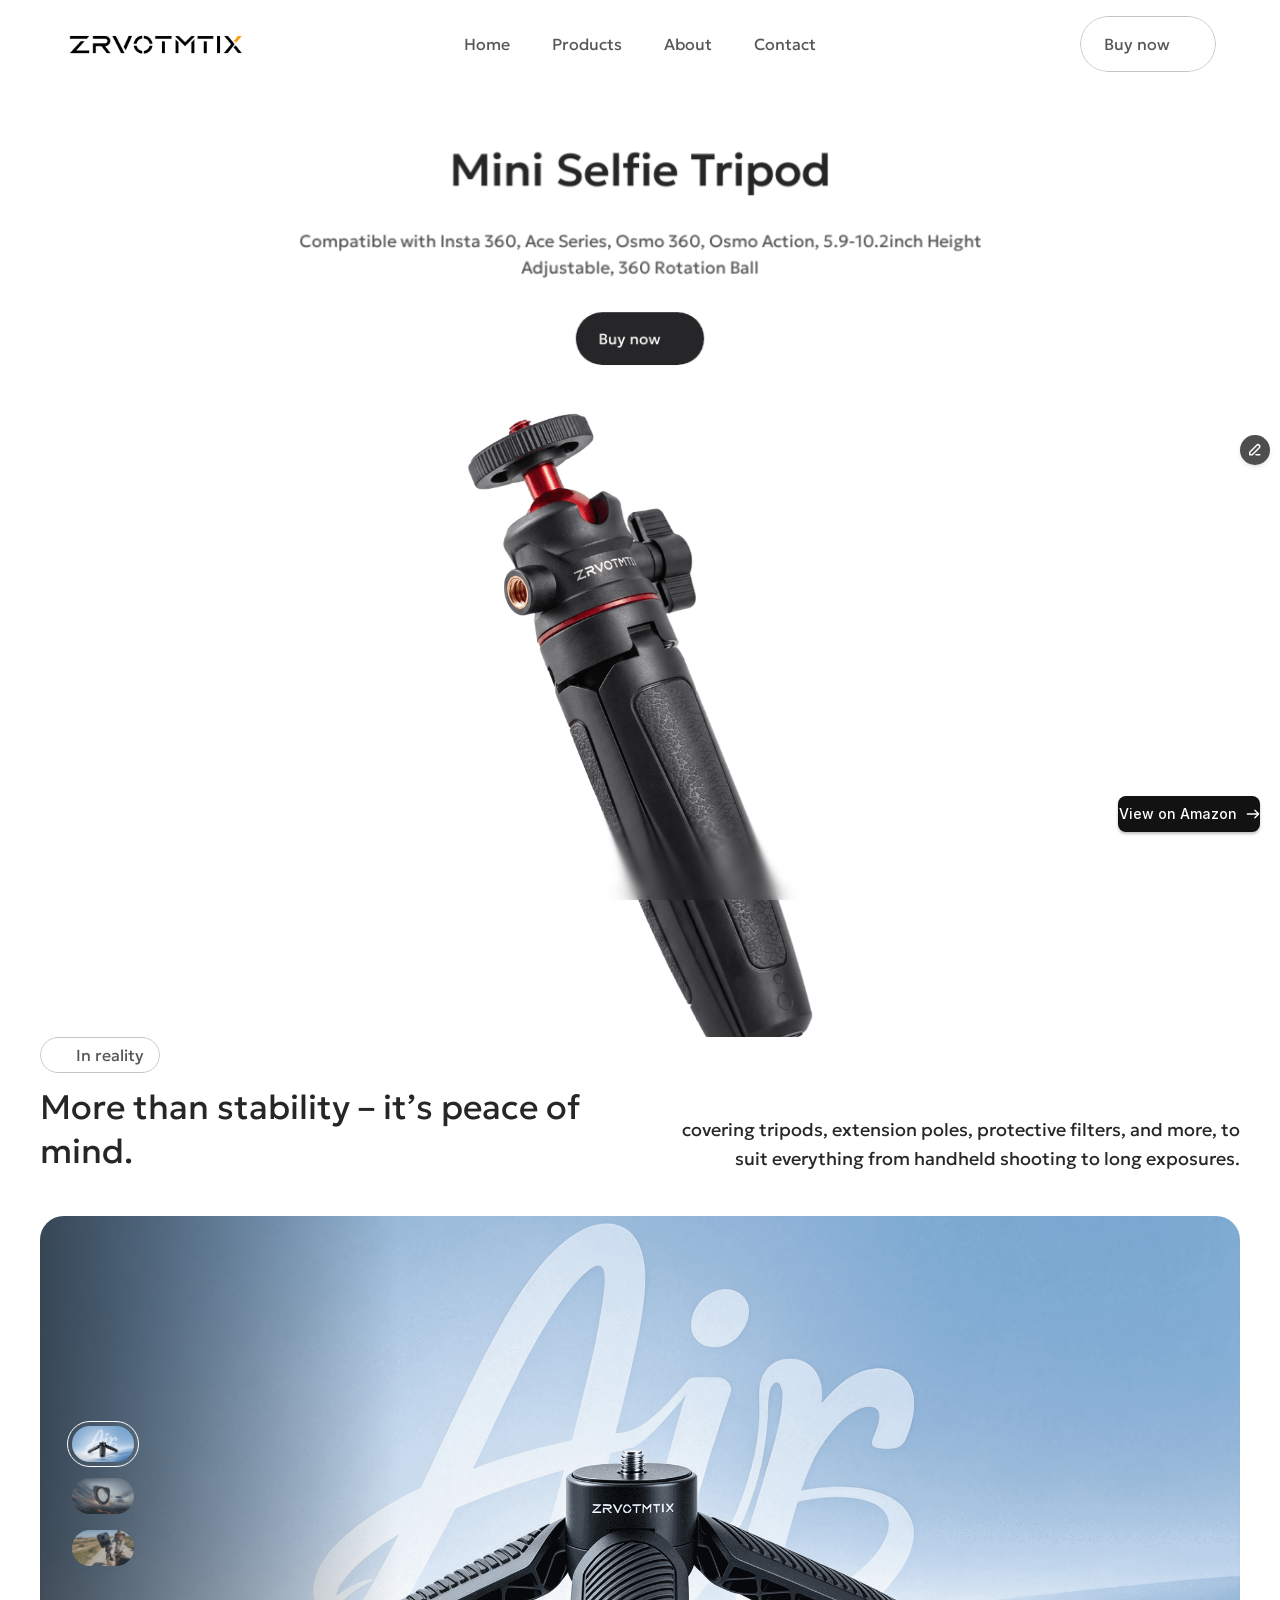
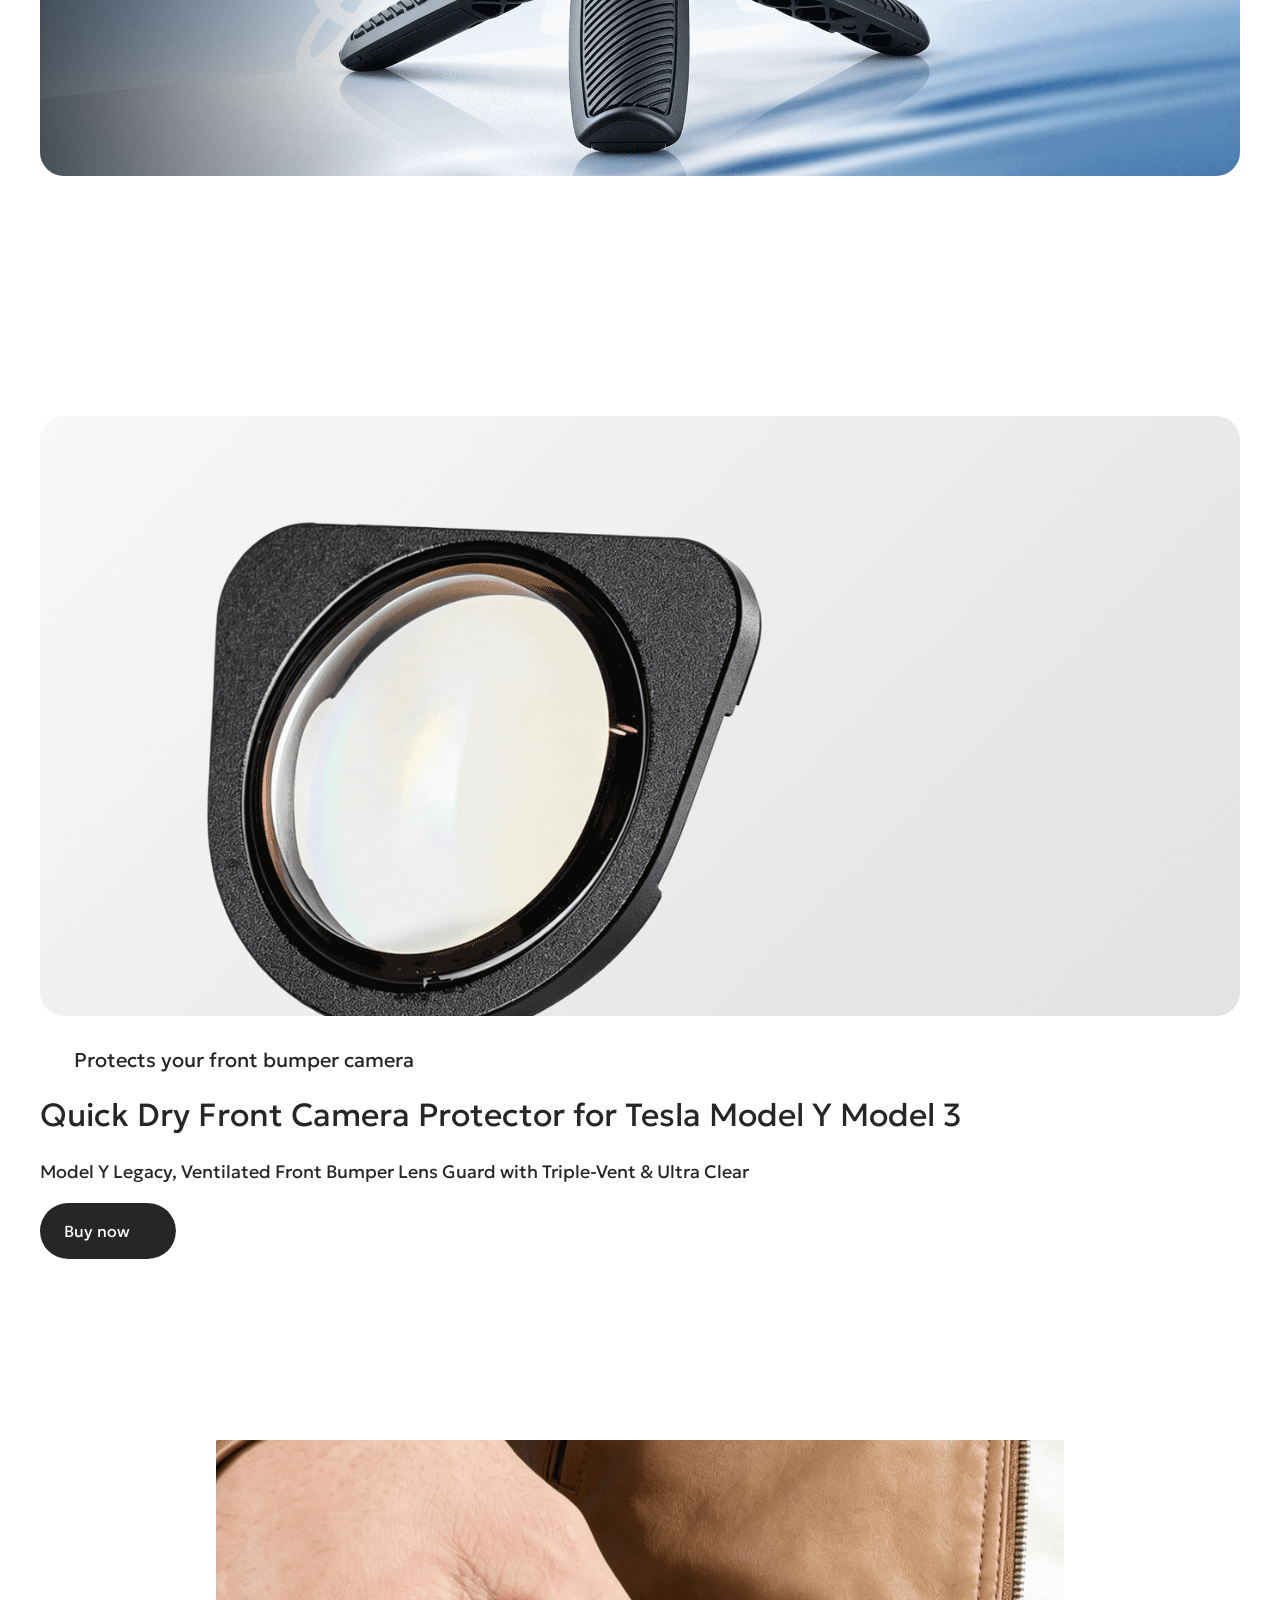
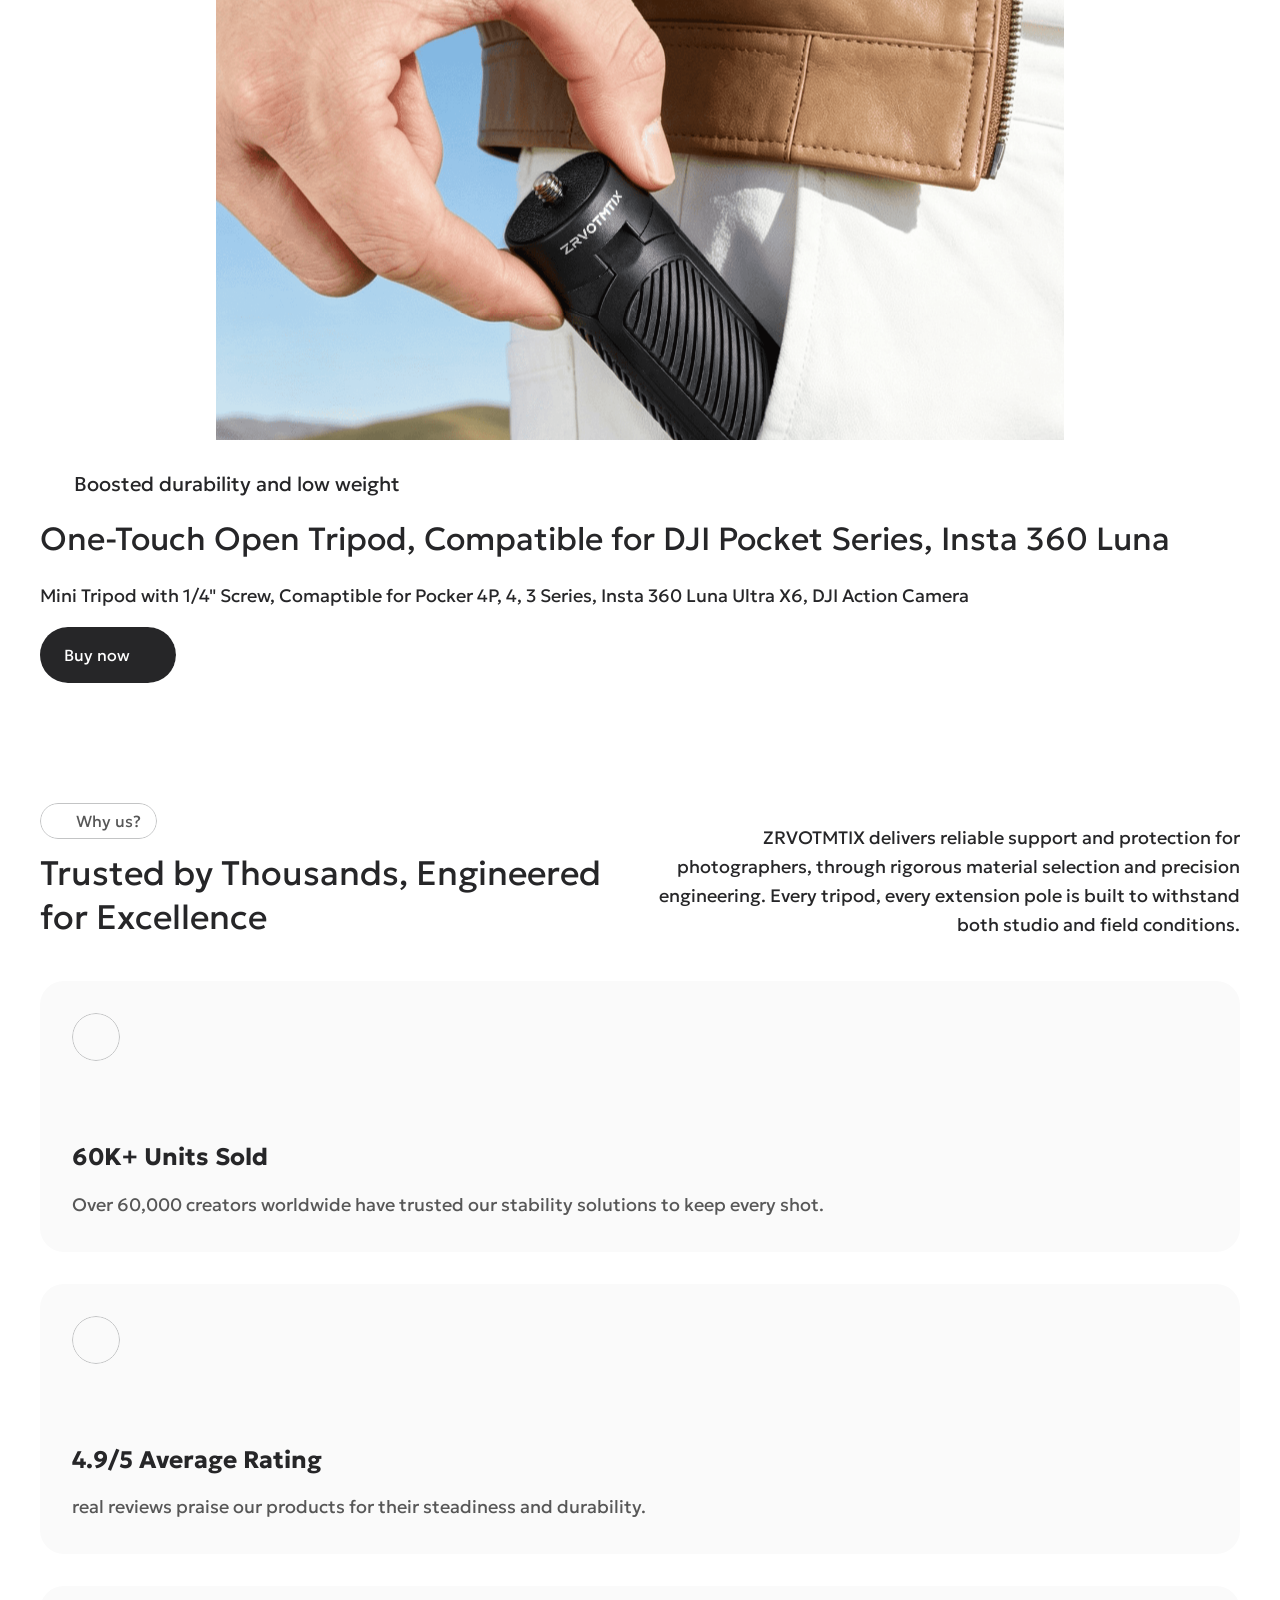
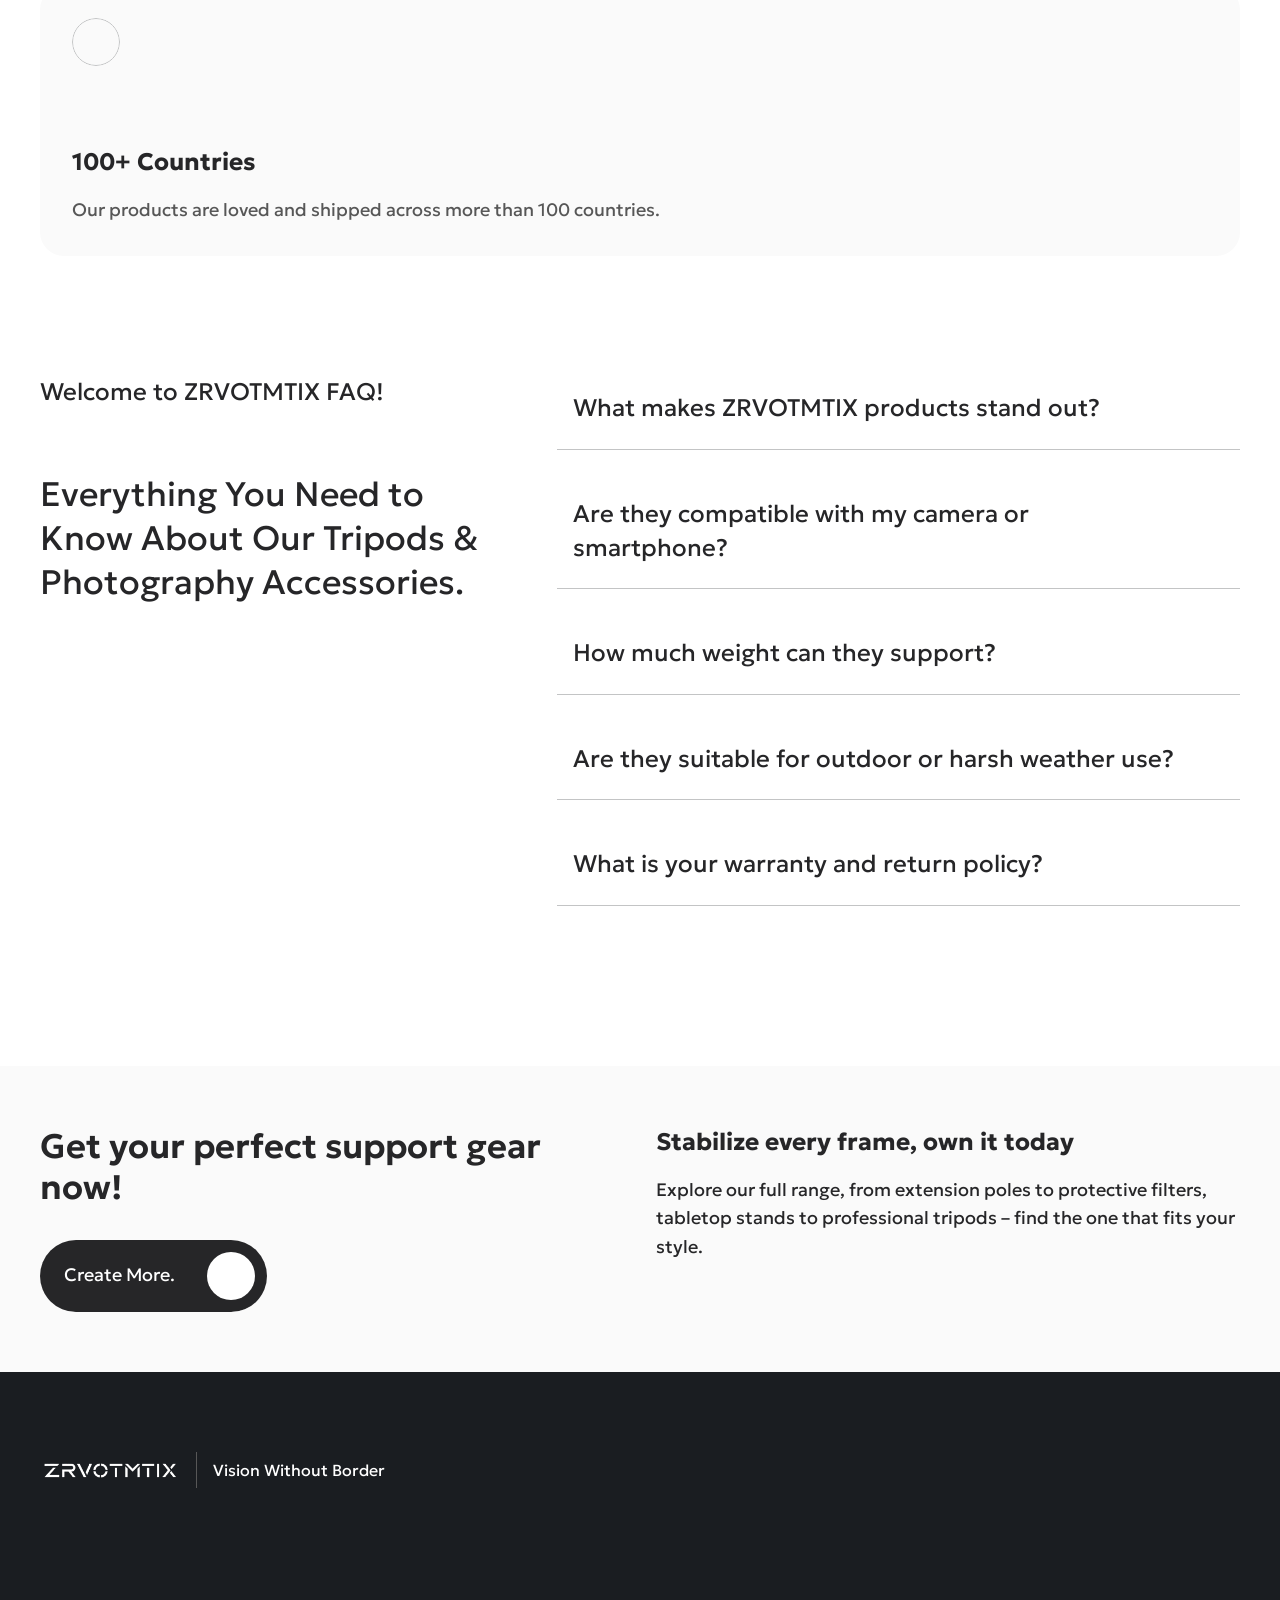
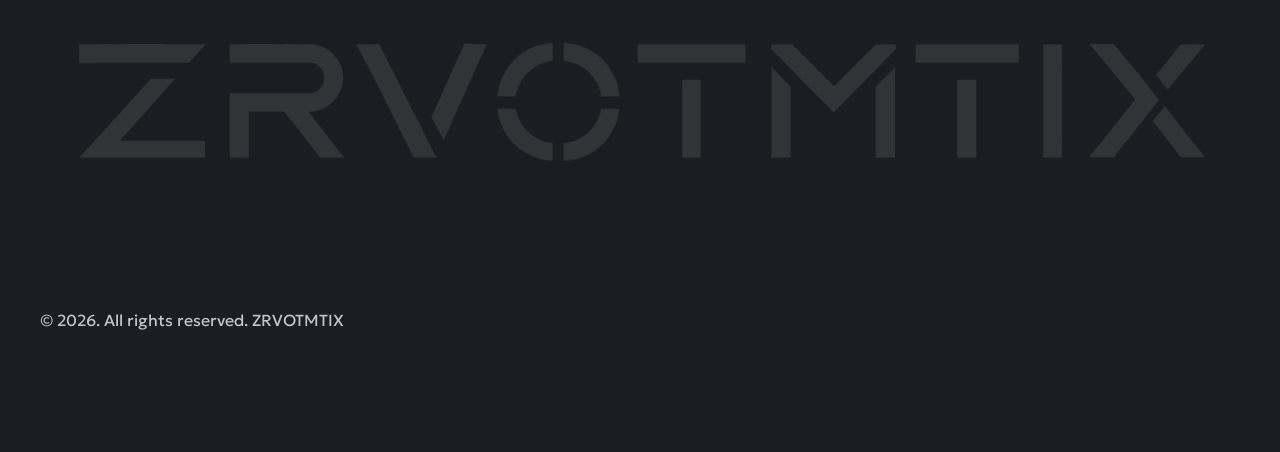
==== commit 801b944c: "Update index.html" ====
--- a/index.html
+++ b/index.html
@@ -15,7 +15,7 @@
 	<meta name="viewport" content="width=device-width">
 	<meta name="generator" content="Framer f03650d">
 	<title>ZRVOTMTIX</title>
-    <meta name="description" content="ZRVOTMTIX is a brand dedicated to camera support systems and protective accessories">
+    <meta name="description" content=" ZRVOTMTIX is a brand dedicated to camera support systems and protective accessories">
     <meta name="framer-search-index" content="https://framerusercontent.com/sites/GC4Q8JRGPsaSP4jjWK6Bp/searchIndex-xQThpKZ3i3em.json">
     <meta name="framer-search-index-fallback" content="https://framerusercontent.com/sites/GC4Q8JRGPsaSP4jjWK6Bp/searchIndex-HmwX2yXQW91G.json">
     <link href="assets/images/image-extra-1.png" rel="icon" media="(prefers-color-scheme: light)">
@@ -69,4 +69,4 @@
     <!-- End of bodyEnd -->
 
 
-<div id="__framer-editorbar-container" dir="ltr" style="right: 10px; top: calc(-15px + 50vh); transform: translate(0px, 0px); transition: transform 100ms cubic-bezier(0.2, 0, 0, 1); cursor: pointer;"><span aria-label="Edit Framer Content" id="__framer-editorbar-label" style="right: 40px;">Edit Content</span><button type="button" aria-labelledby="__framer-editorbar-label" id="__framer-editorbar-button"><svg xmlns="http://www.w3.org/2000/svg" width="14" height="14" fill="none"><path d="M8.75 2.25a1.77 1.77 0 0 1 2.5 0h0c.69.69.69 1.81 0 2.5l-7 7h-2.5v-2.5Z" fill="transparent" stroke-width="1.5" stroke="currentColor" stroke-linecap="round" stroke-linejoin="round"></path><path d="M8 11.75h3.75" fill="transparent" stroke-width="1.5" stroke="currentColor" stroke-linecap="round"></path></svg></button></div><iframe id="__framer-editorbar" src="https://framer.com/edit?framerSiteId=7b5d28b13cfdf5a03ef62f51b8017290e8eca2543557487526d7b98c5e4f9ed8&amp;source=zrvotmtix.framer.website&amp;features=%7B%22editorBarDisableFrameAncestorsSecurity%22%3Afalse%2C%22onPageLocalizationSupport%22%3Atrue%2C%22onPageMoveTool%22%3Atrue%2C%22onPageRichTextBlockSelection%22%3Atrue%7D&amp;loadStart=1788800682427&amp;forceShow=true" aria-hidden="true" allow="autoplay" tabindex="-1" class="status_visually_hidden"></iframe><div aria-live="assertive" aria-atomic="true" style="position: absolute; transform: scale(0);">ZRVOTMTIX</div></body></html>+<div id="__framer-editorbar-container" dir="ltr" style="right: 10px; top: calc(-15px + 50vh); transform: translate(0px, 0px); transition: transform 100ms cubic-bezier(0.2, 0, 0, 1); cursor: pointer;"><span aria-label="Edit Framer Content" id="__framer-editorbar-label" style="right: 40px;">Edit Content</span><button type="button" aria-labelledby="__framer-editorbar-label" id="__framer-editorbar-button"><svg xmlns="http://www.w3.org/2000/svg" width="14" height="14" fill="none"><path d="M8.75 2.25a1.77 1.77 0 0 1 2.5 0h0c.69.69.69 1.81 0 2.5l-7 7h-2.5v-2.5Z" fill="transparent" stroke-width="1.5" stroke="currentColor" stroke-linecap="round" stroke-linejoin="round"></path><path d="M8 11.75h3.75" fill="transparent" stroke-width="1.5" stroke="currentColor" stroke-linecap="round"></path></svg></button></div><iframe id="__framer-editorbar" src="https://framer.com/edit?framerSiteId=7b5d28b13cfdf5a03ef62f51b8017290e8eca2543557487526d7b98c5e4f9ed8&amp;source=zrvotmtix.framer.website&amp;features=%7B%22editorBarDisableFrameAncestorsSecurity%22%3Afalse%2C%22onPageLocalizationSupport%22%3Atrue%2C%22onPageMoveTool%22%3Atrue%2C%22onPageRichTextBlockSelection%22%3Atrue%7D&amp;loadStart=1788800682427&amp;forceShow=true" aria-hidden="true" allow="autoplay" tabindex="-1" class="status_visually_hidden"></iframe><div aria-live="assertive" aria-atomic="true" style="position: absolute; transform: scale(0);">ZRVOTMTIX</div></body></html>
